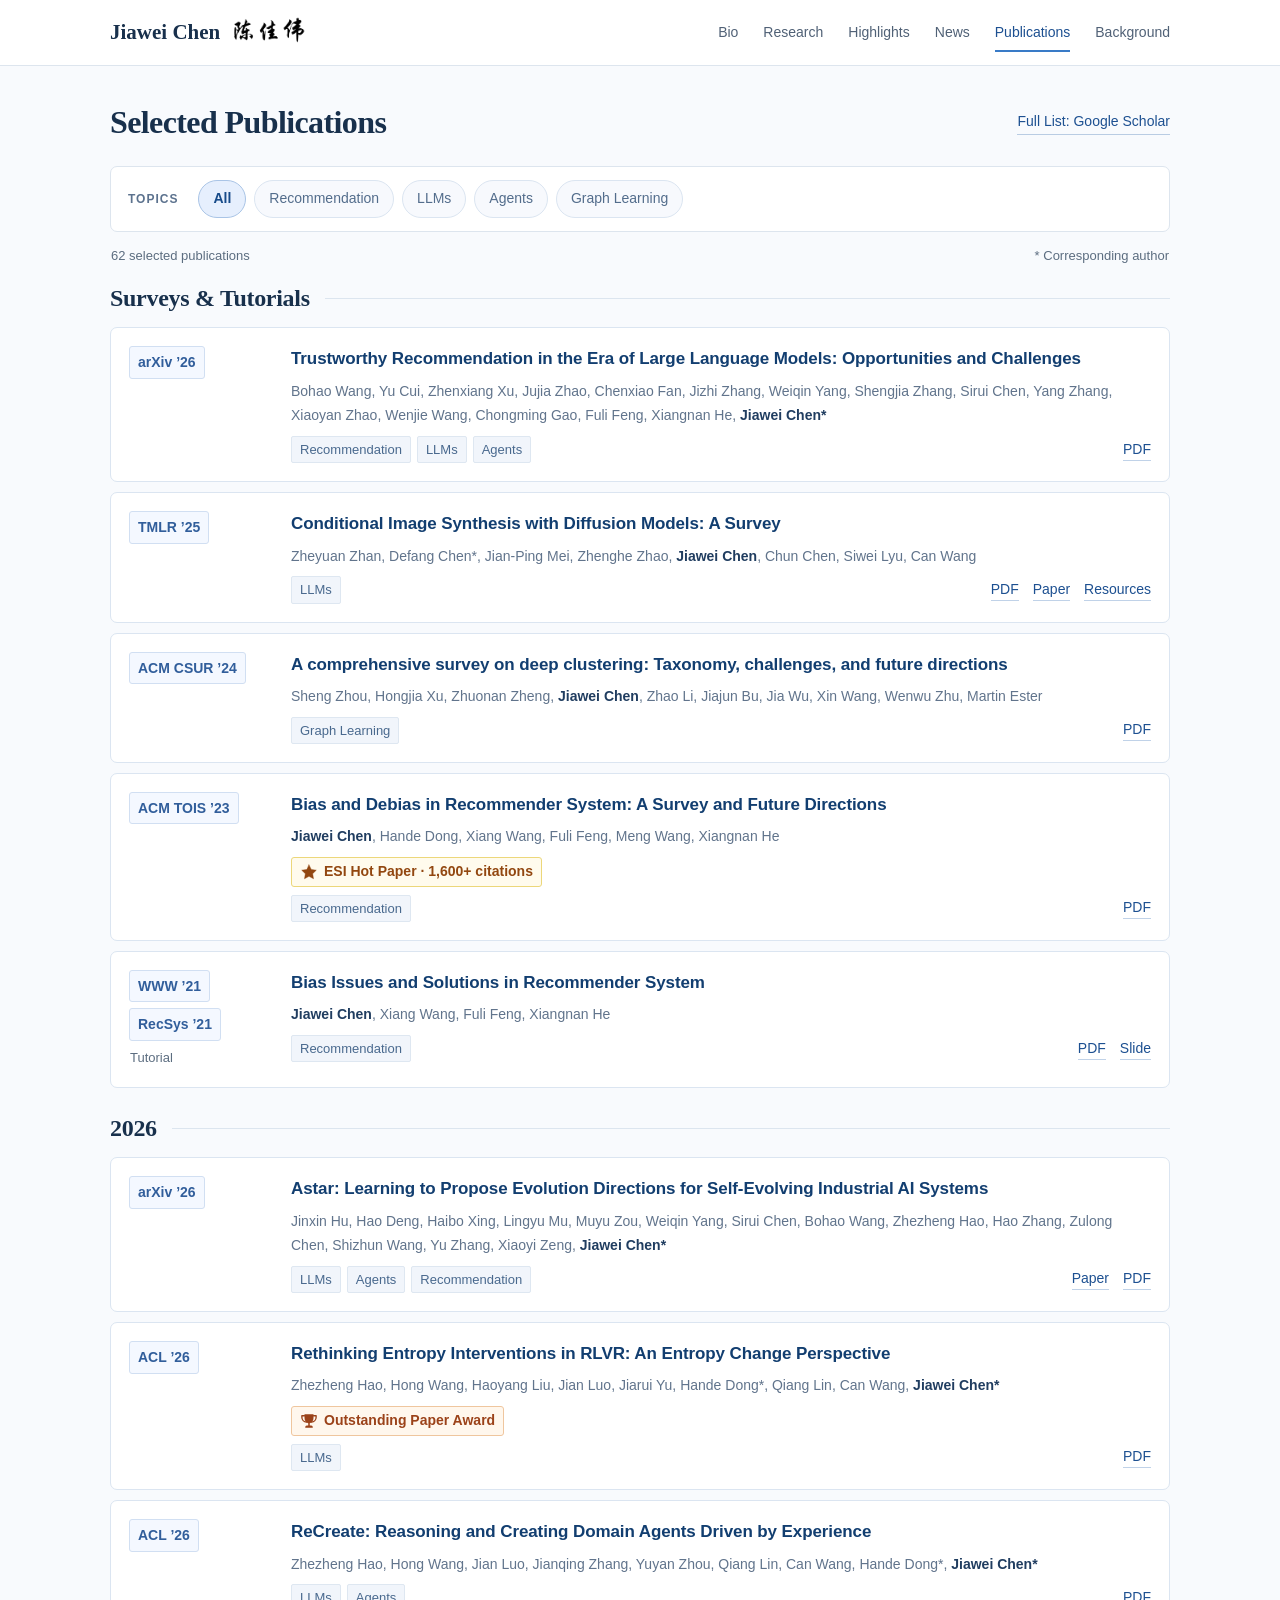
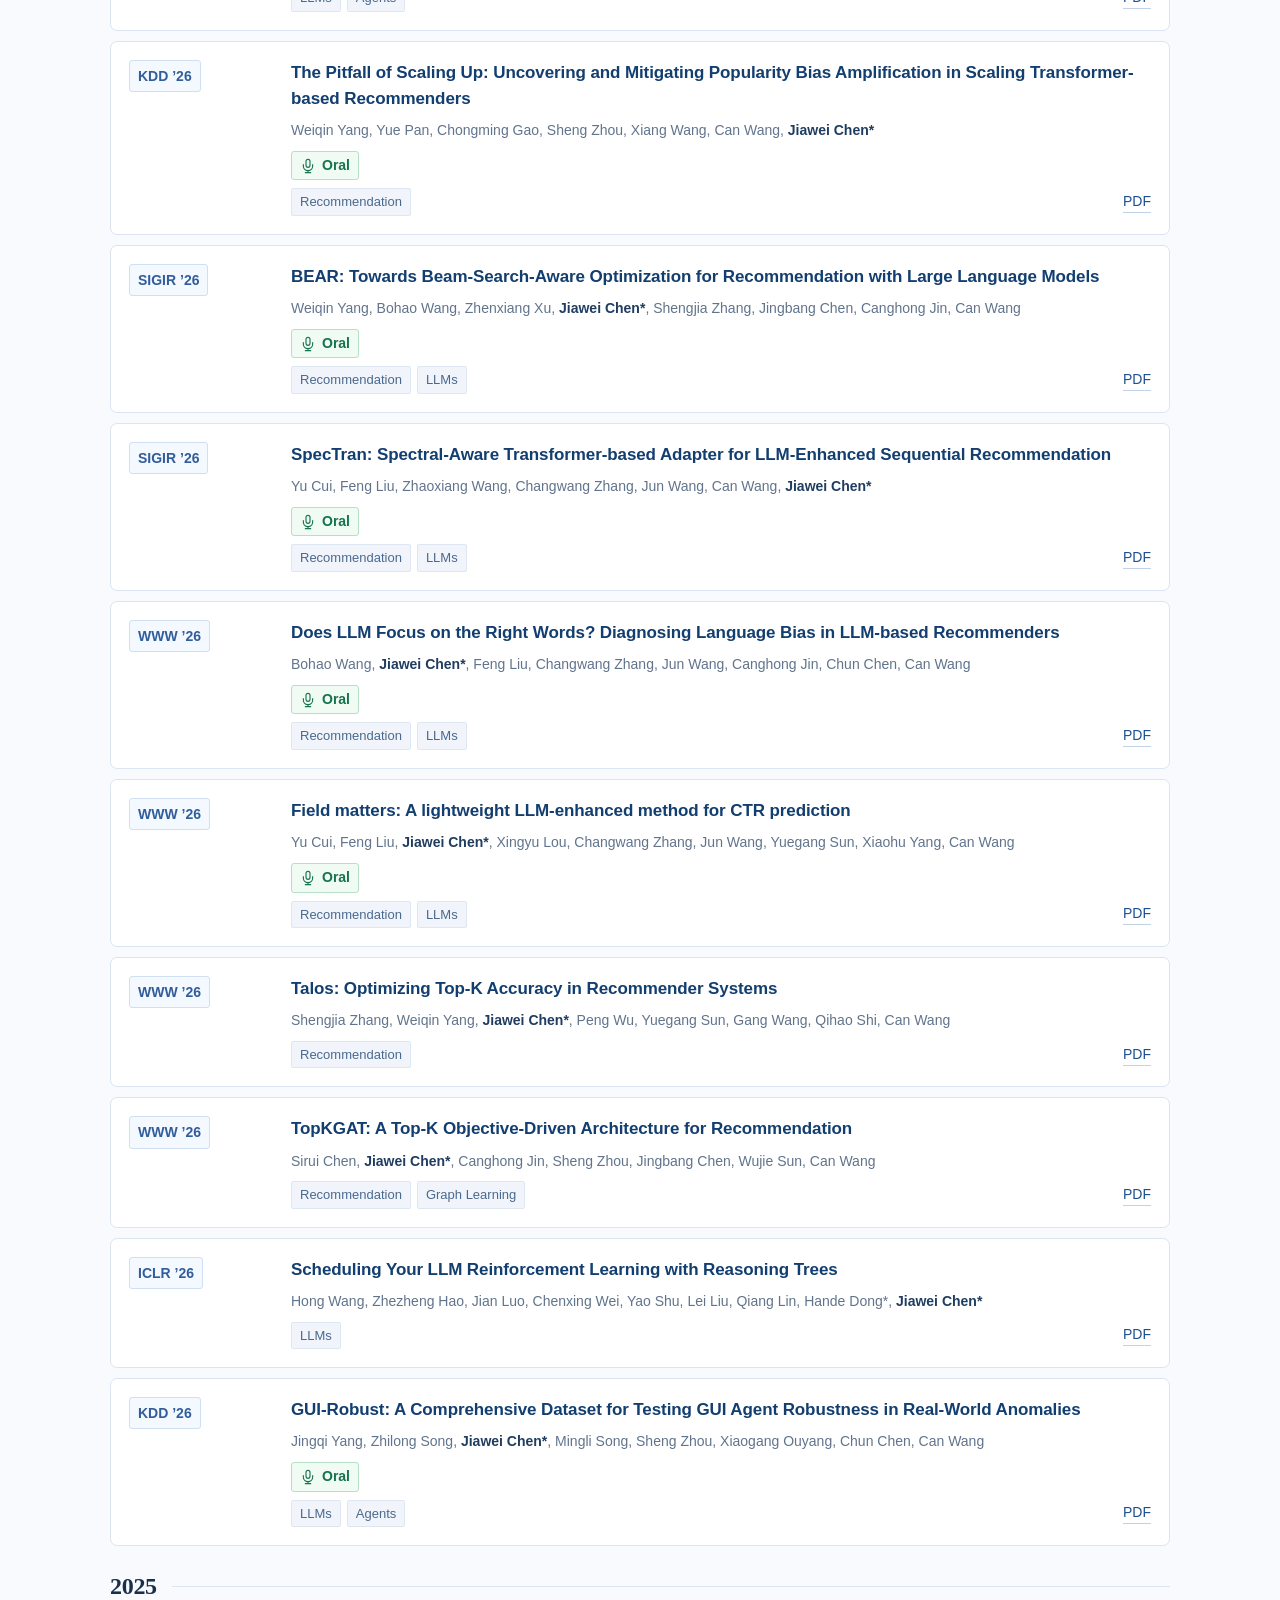
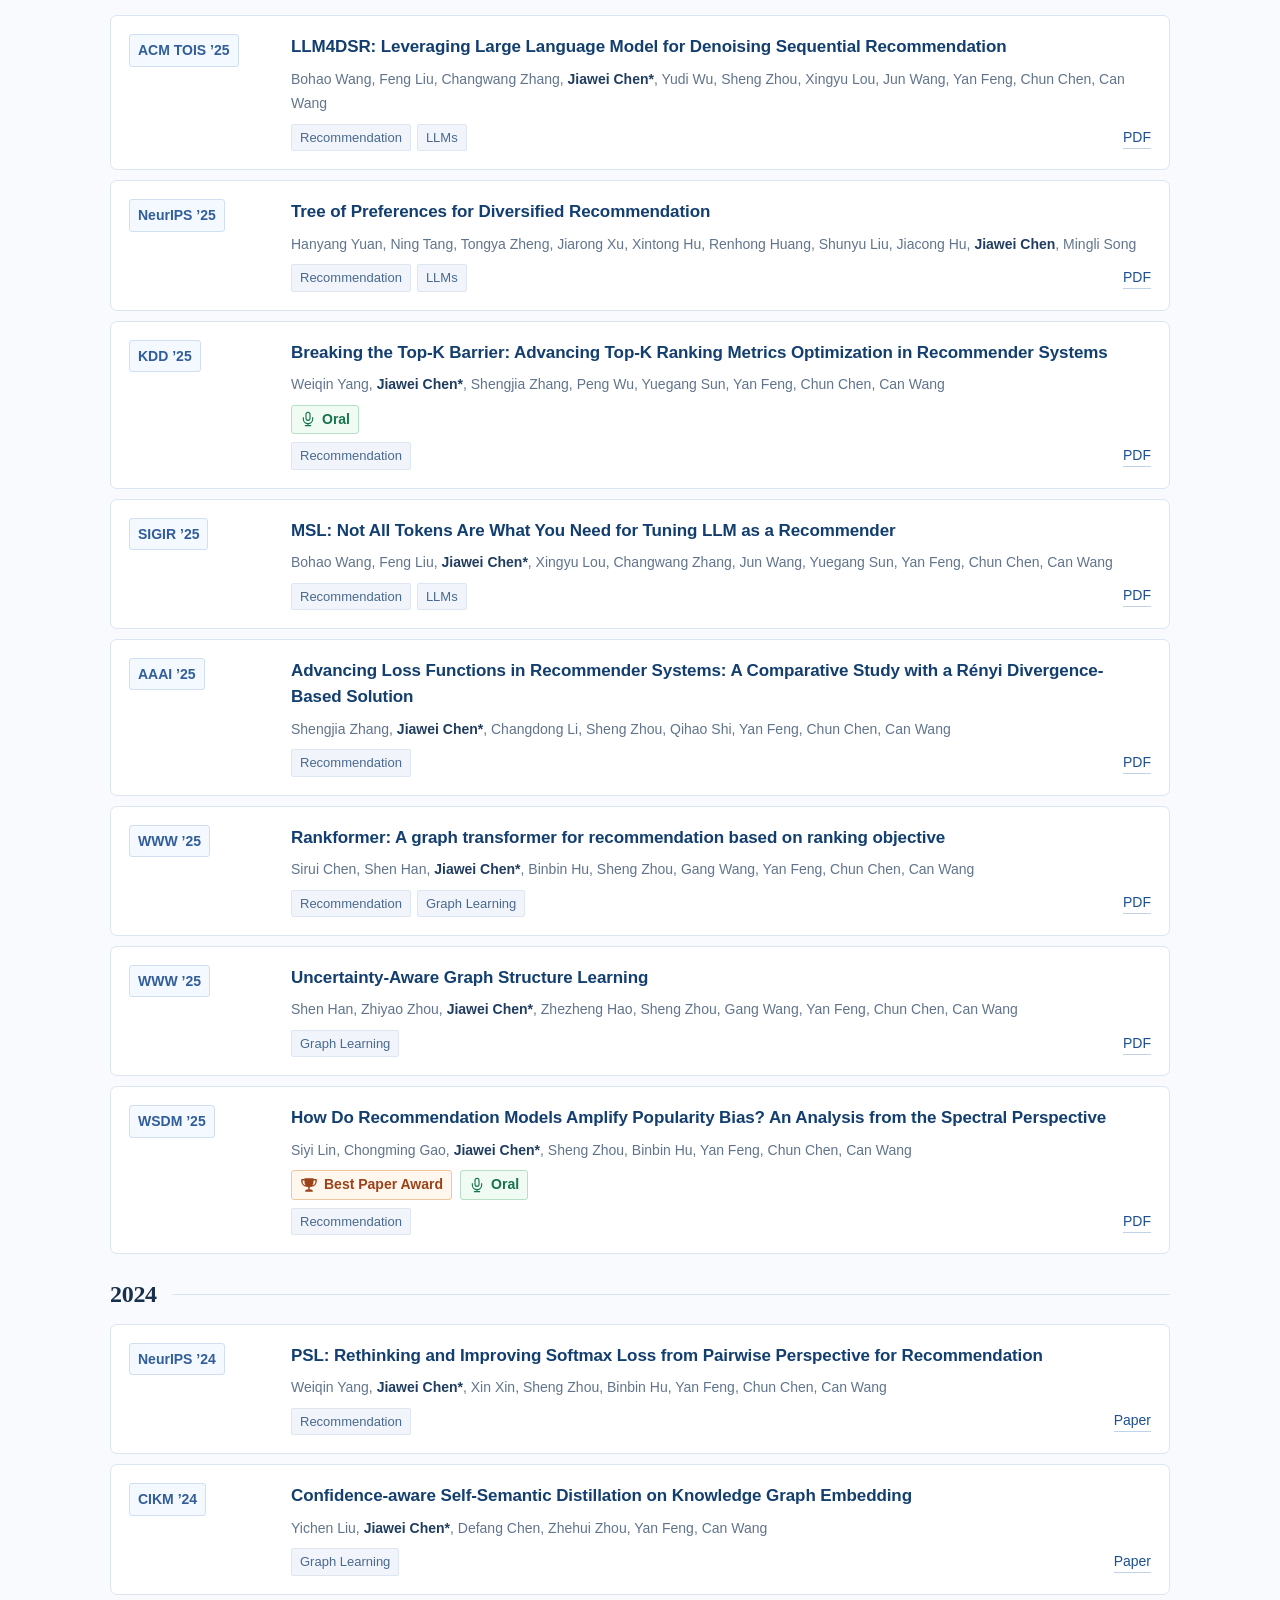
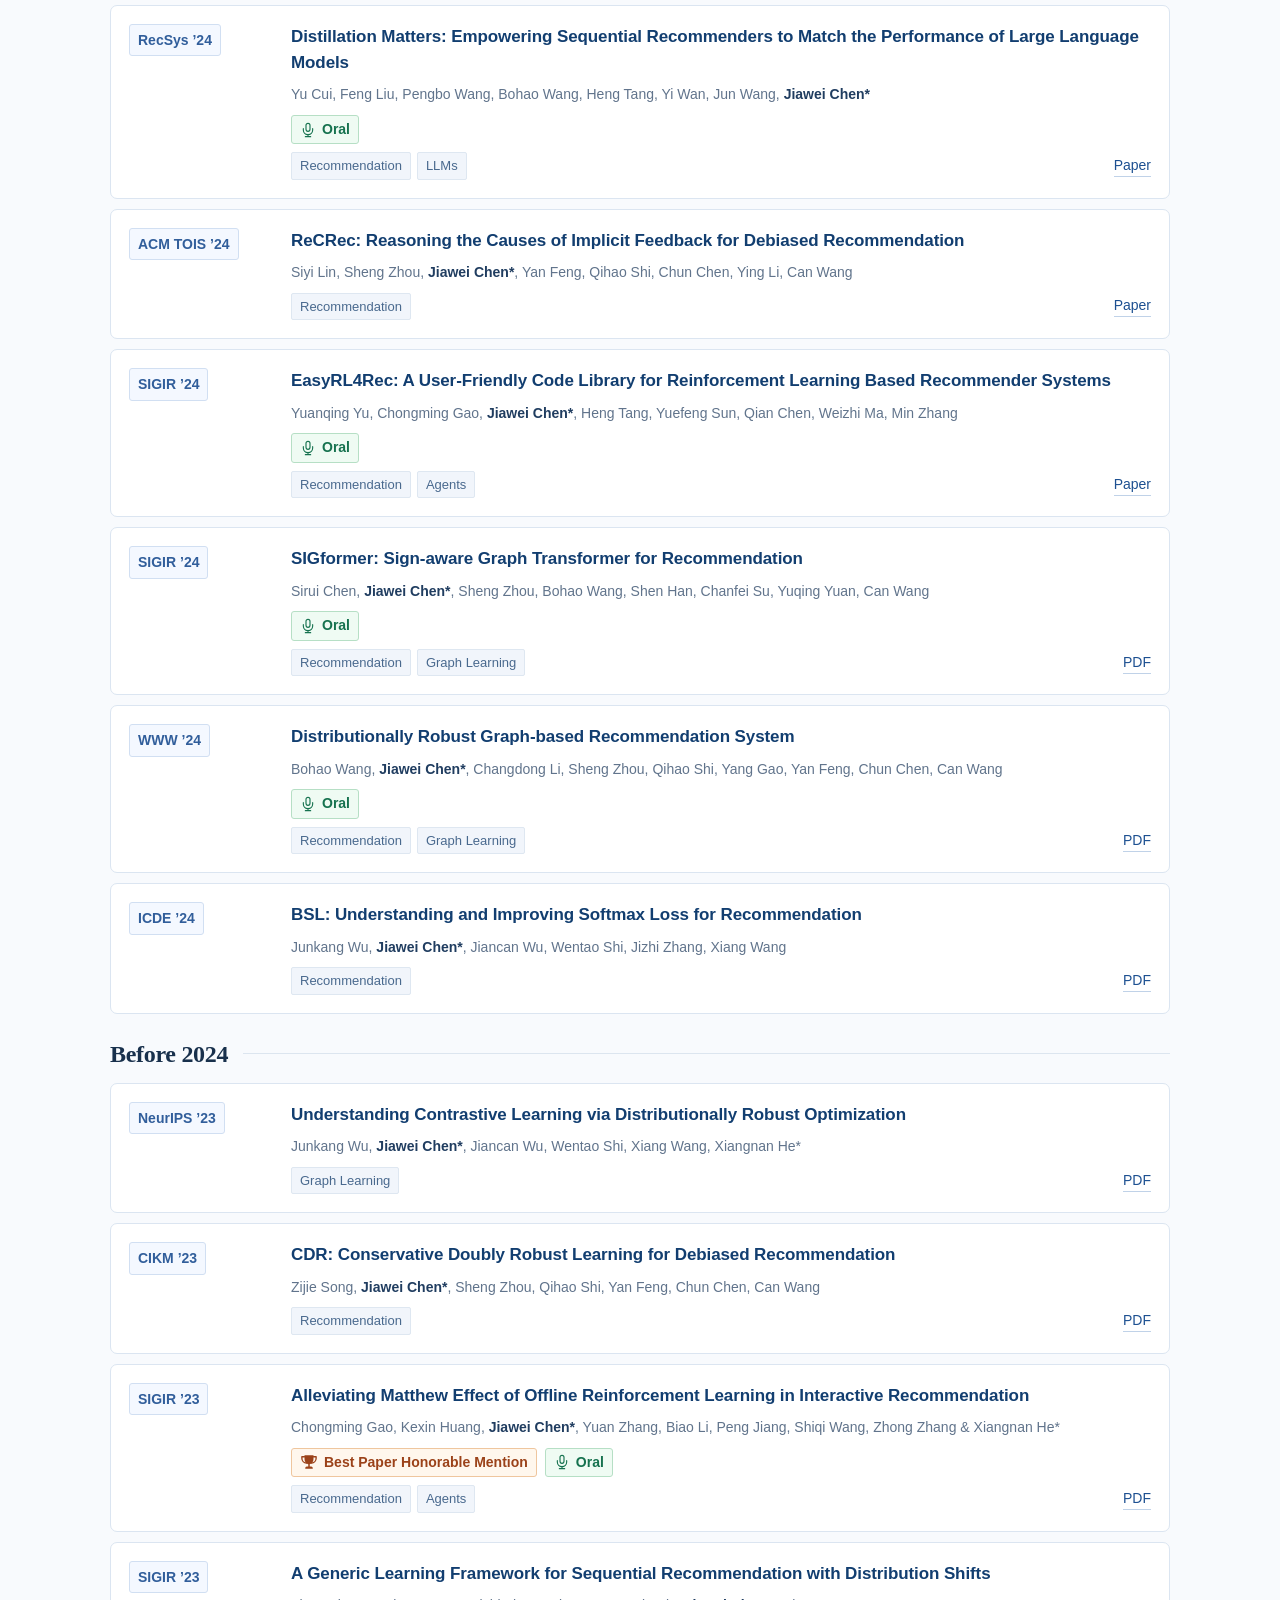
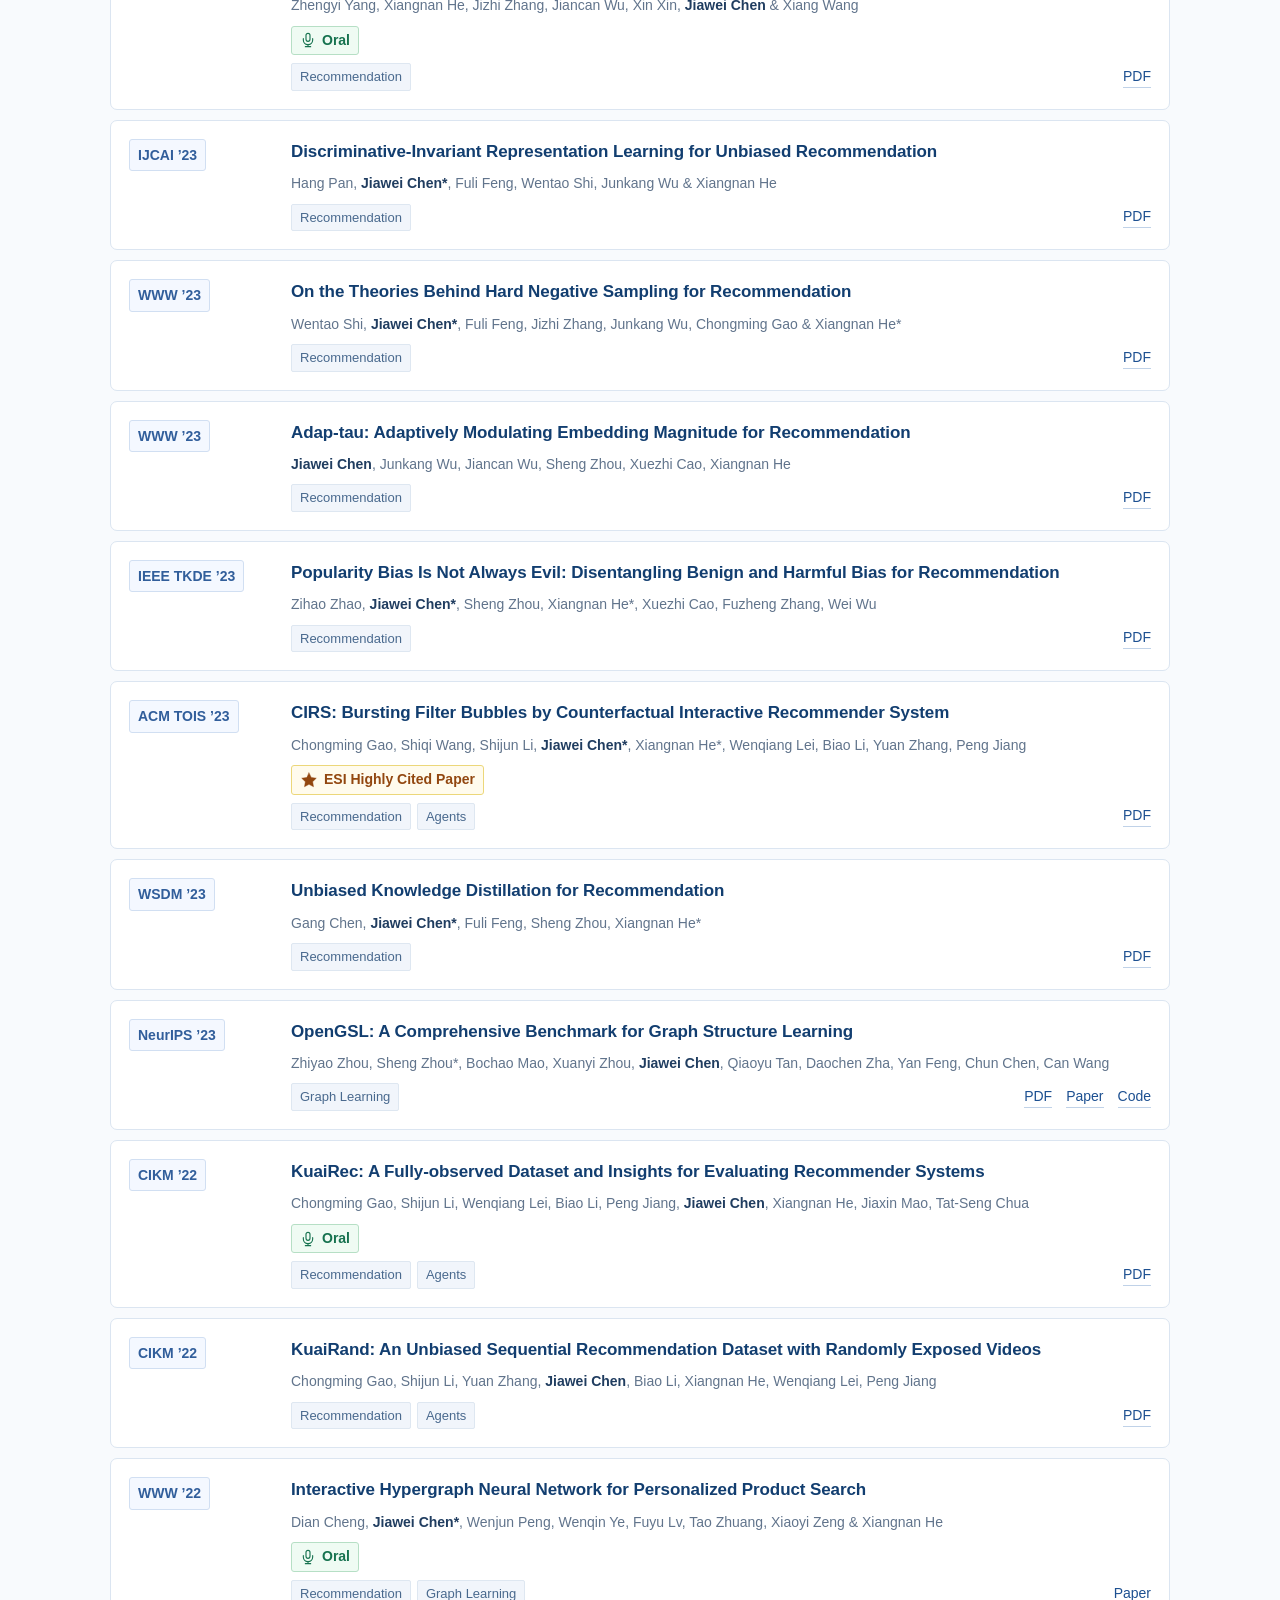
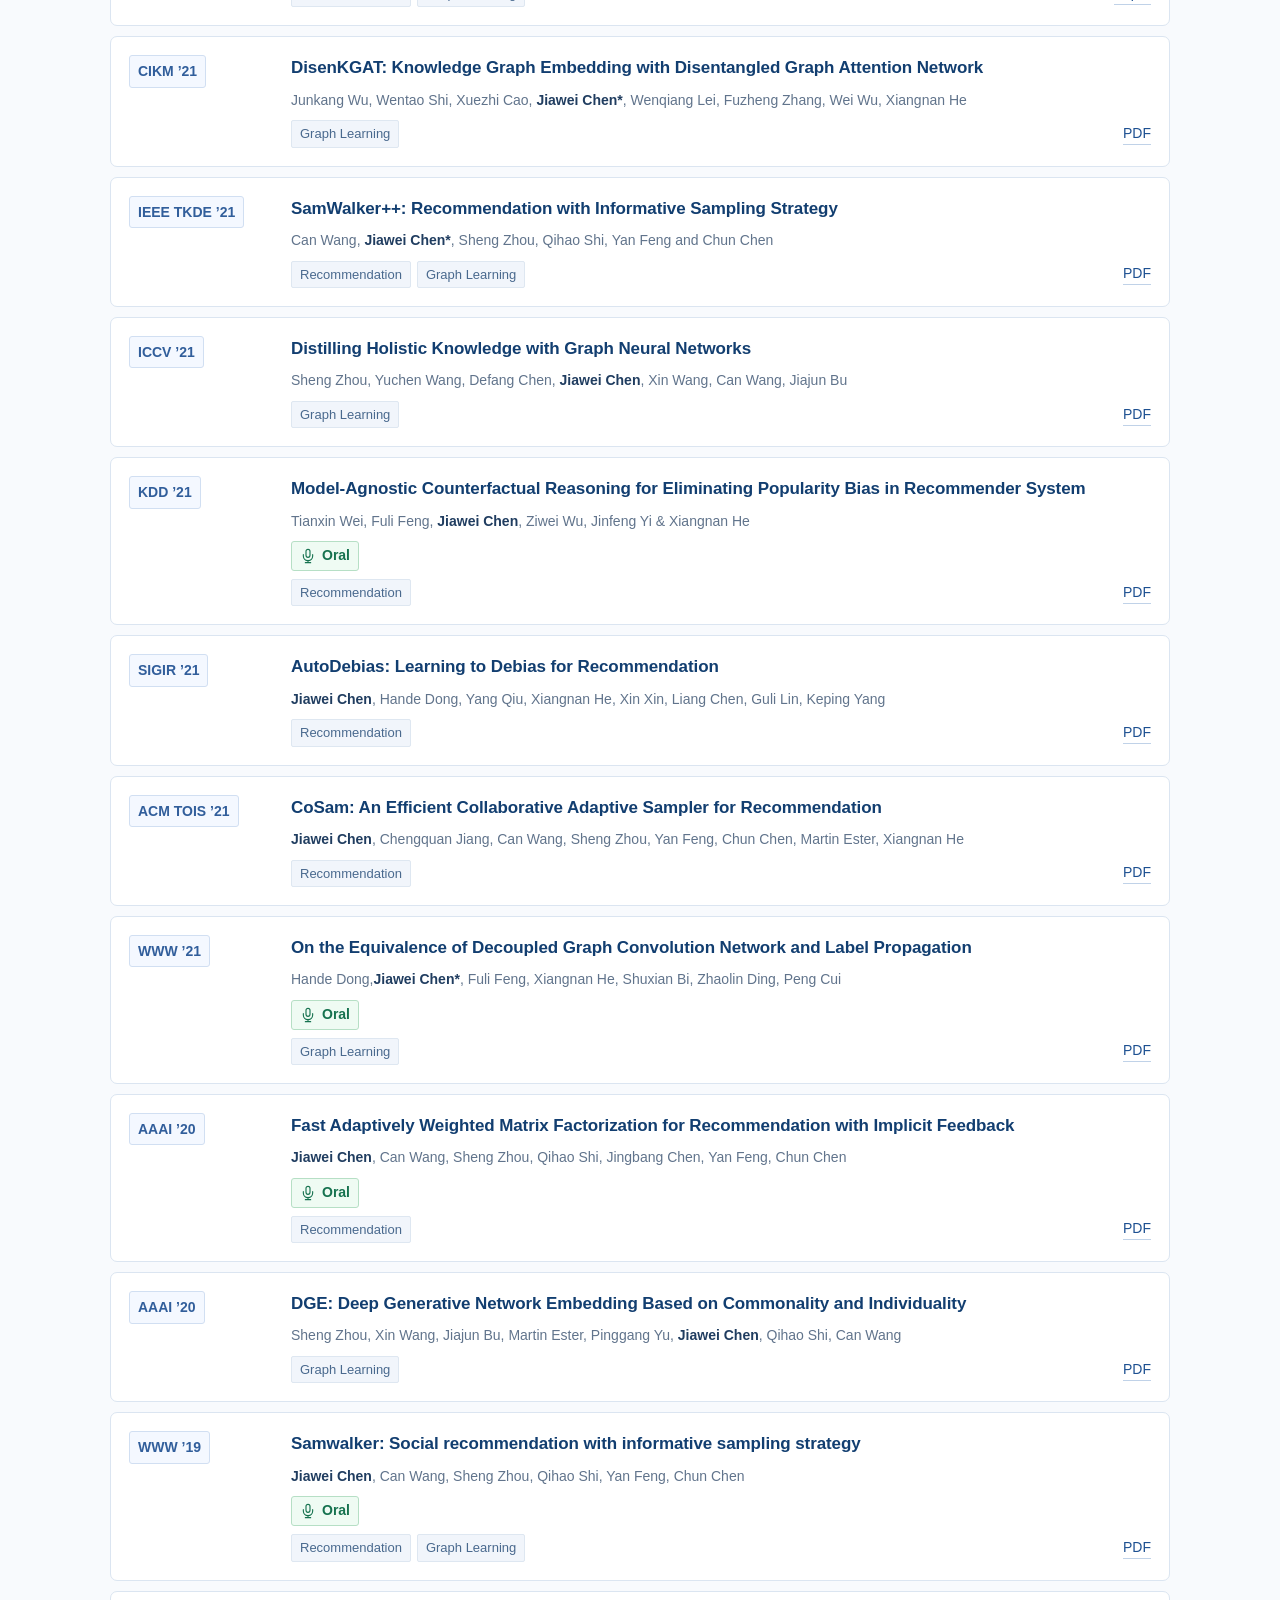
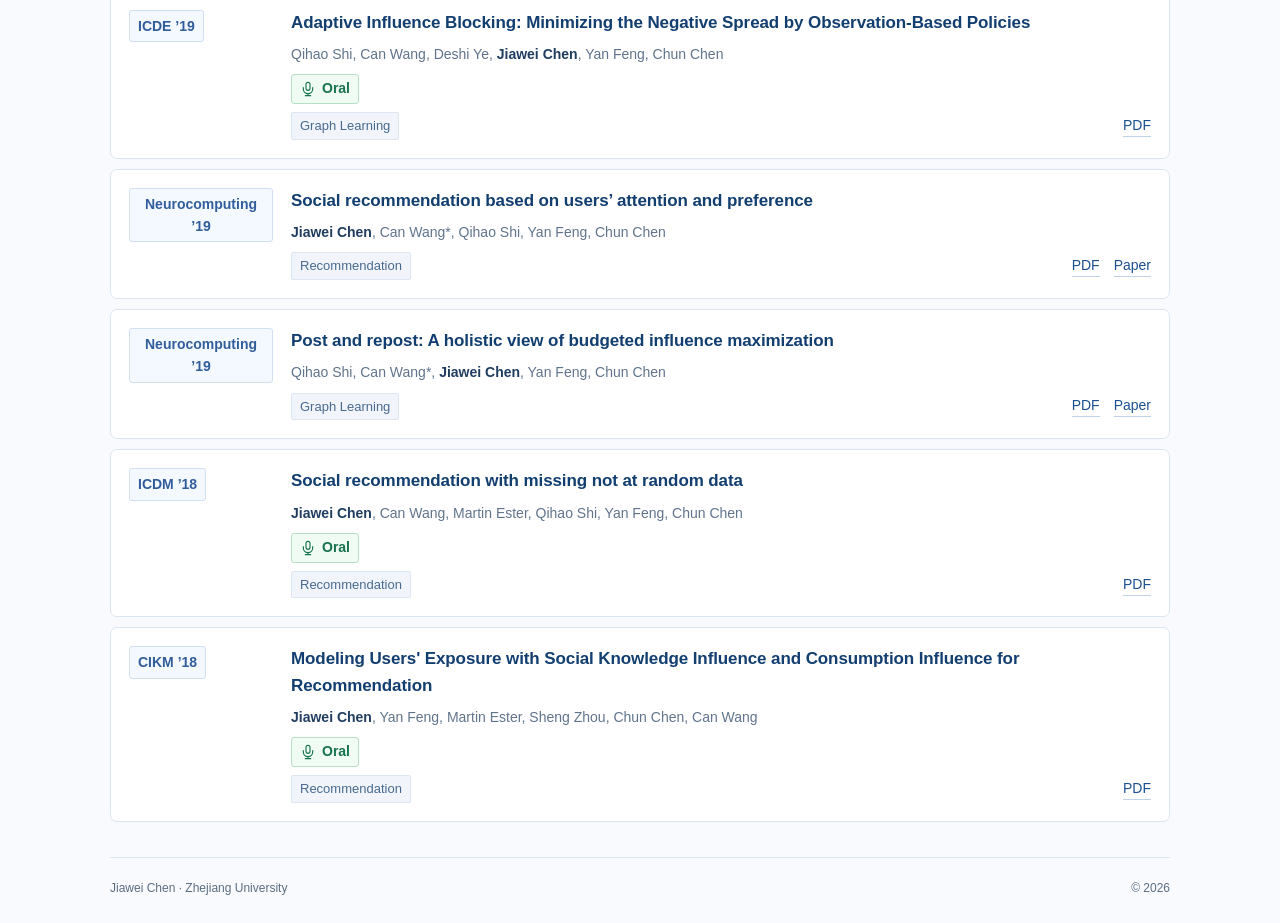
==== publications.html @ d3a2d4c9 "Redesign academic homepage and selected publications" ====
<!doctype html>
<html lang="en">
<head><meta charset="utf-8"><meta name="viewport" content="width=device-width, initial-scale=1"><meta name="description" content="Selected Publications by Jiawei Chen at Zhejiang University, grouped by year and research direction."><meta name="theme-color" content="#153e77"><title>Selected Publications · Jiawei Chen</title><link rel="icon" type="image/svg+xml" href="assets/favicon.svg"><link rel="stylesheet" href="assets/style.css"><script src="assets/app.js" defer></script></head>
<body class="publications-page">
  <a class="skip-link" href="#main">Skip to content</a>
  <header class="site-header"><div class="container nav-wrap"><a class="wordmark" href="index.html">Jiawei Chen <img src="images/name.png" alt="陈佳伟" width="369" height="159"></a><button class="menu-toggle" type="button" aria-expanded="false" aria-controls="main-nav">Menu <span aria-hidden="true">＋</span></button><nav id="main-nav" class="main-nav" aria-label="Main navigation"><a href="index.html#bio">Bio</a><a href="index.html#research">Research</a><a href="index.html#highlights">Highlights</a><a href="index.html#news">News</a><a href="publications.html" aria-current="page">Publications</a><a href="index.html#background">Background</a></nav></div></header>
  <main class="container publication-main" id="main"><div class="publication-heading"><h1>Selected Publications</h1><a href="https://scholar.google.com/citations?user=PvICLFYAAAAJ&amp;hl=en" class="full-list" target="_blank" rel="noopener noreferrer">Full List: Google Scholar</a></div>
    <div class="publication-filters" id="publication-filters" hidden><span class="filter-label">Topics</span><div class="topic-filters" role="group" aria-label="Filter publications by research topic"><button type="button" data-topic="all" aria-pressed="true">All</button><button type="button" data-topic="recommendation" aria-pressed="false">Recommendation</button><button type="button" data-topic="llm" aria-pressed="false">LLMs</button><button type="button" data-topic="agents" aria-pressed="false">Agents</button><button type="button" data-topic="graph" aria-pressed="false">Graph Learning</button></div></div>
    <div class="publication-status"><p id="result-count" role="status" aria-live="polite">62 selected publications</p><p>* Corresponding author</p></div>
    <div id="publication-list"><section class="pub-year-group" aria-labelledby="year-surveys-tutorials"><div class="pub-year-heading"><h2 id="year-surveys-tutorials">Surveys &amp; Tutorials</h2></div><article class="publication-item" id="trust-rec" data-year="2026" data-topics="recommendation llm agents"><div class="pub-venue-column"><span class="pub-venue" title="arXiv 2026">arXiv ’26</span></div><div class="pub-content"><h3><a href="paper/trust-rec.pdf" target="_blank" rel="noopener noreferrer">Trustworthy Recommendation in the Era of Large Language Models: Opportunities and Challenges</a></h3><p class="pub-authors">Bohao Wang, Yu Cui, Zhenxiang Xu, Jujia Zhao, Chenxiao Fan, Jizhi Zhang, Weiqin Yang, Shengjia Zhang, Sirui Chen, Yang Zhang, Xiaoyan Zhao, Wenjie Wang, Chongming Gao, Fuli Feng, Xiangnan He, <strong>Jiawei Chen*</strong></p><div class="pub-bottom"><div class="pub-tags"><a class="pub-tag" data-filter-topic="recommendation" href="publications.html?topic=recommendation" aria-label="Filter publications by Recommendation">Recommendation</a><a class="pub-tag" data-filter-topic="llm" href="publications.html?topic=llm" aria-label="Filter publications by LLMs">LLMs</a><a class="pub-tag" data-filter-topic="agents" href="publications.html?topic=agents" aria-label="Filter publications by Agents">Agents</a></div><div class="pub-links"><a href="paper/trust-rec.pdf" target="_blank" rel="noopener noreferrer">PDF</a></div></div></div></article>
<article class="publication-item" id="cdm" data-year="2025" data-topics="llm"><div class="pub-venue-column"><span class="pub-venue" title="TMLR 2025">TMLR ’25</span></div><div class="pub-content"><h3><a href="https://openreview.net/forum?id=ewuNKwh6SK" target="_blank" rel="noopener noreferrer">Conditional Image Synthesis with Diffusion Models: A Survey</a></h3><p class="pub-authors">Zheyuan Zhan, Defang Chen*, Jian-Ping Mei, Zhenghe Zhao, <strong>Jiawei Chen</strong>, Chun Chen, Siwei Lyu, Can Wang</p><div class="pub-bottom"><div class="pub-tags"><a class="pub-tag" data-filter-topic="llm" href="publications.html?topic=llm" aria-label="Filter publications by LLMs">LLMs</a></div><div class="pub-links"><a href="paper/CDM.pdf" target="_blank" rel="noopener noreferrer">PDF</a><a href="https://openreview.net/forum?id=ewuNKwh6SK" target="_blank" rel="noopener noreferrer">Paper</a><a href="https://github.com/zju-pi/Awesome-Conditional-Diffusion-Models" target="_blank" rel="noopener noreferrer">Resources</a></div></div></div></article>
<article class="publication-item" id="deep-clustering" data-year="2024" data-topics="graph"><div class="pub-venue-column"><span class="pub-venue" title="ACM Computing Surveys 2024">ACM CSUR ’24</span></div><div class="pub-content"><h3><a href="paper/deep-clustering.pdf" target="_blank" rel="noopener noreferrer">A comprehensive survey on deep clustering: Taxonomy, challenges, and future directions</a></h3><p class="pub-authors">Sheng Zhou, Hongjia Xu, Zhuonan Zheng, <strong>Jiawei Chen</strong>, Zhao Li, Jiajun Bu, Jia Wu, Xin Wang, Wenwu Zhu, Martin Ester</p><div class="pub-bottom"><div class="pub-tags"><a class="pub-tag" data-filter-topic="graph" href="publications.html?topic=graph" aria-label="Filter publications by Graph Learning">Graph Learning</a></div><div class="pub-links"><a href="paper/deep-clustering.pdf" target="_blank" rel="noopener noreferrer">PDF</a></div></div></div></article>
<article class="publication-item" id="bias" data-year="2023" data-topics="recommendation"><div class="pub-venue-column"><span class="pub-venue" title="ACM TOIS 2023">ACM TOIS ’23</span></div><div class="pub-content"><h3><a href="paper/bias.pdf" target="_blank" rel="noopener noreferrer">Bias and Debias in Recommender System: A Survey and Future Directions</a></h3><p class="pub-authors"><strong>Jiawei Chen</strong>, Hande Dong, Xiang Wang, Fuli Feng, Meng Wang, Xiangnan He</p><div class="pub-recognition"><span class="pub-impact"><svg class="impact-icon" viewBox="0 0 24 24" aria-hidden="true"><path d="m12 2.5 3 6.1 6.7 1-4.85 4.7 1.15 6.65-6-3.15-6 3.15 1.15-6.65-4.85-4.7 6.7-1Z"/></svg><span>ESI Hot Paper · 1,600+ citations</span></span></div><div class="pub-bottom"><div class="pub-tags"><a class="pub-tag" data-filter-topic="recommendation" href="publications.html?topic=recommendation" aria-label="Filter publications by Recommendation">Recommendation</a></div><div class="pub-links"><a href="paper/bias.pdf" target="_blank" rel="noopener noreferrer">PDF</a></div></div></div></article>
<article class="publication-item" id="biastutorial" data-year="2021" data-topics="recommendation"><div class="pub-venue-column"><span class="pub-venue" title="WWW 2021">WWW ’21</span><span class="pub-venue" title="RecSys 2021">RecSys ’21</span><span class="pub-kind">Tutorial</span></div><div class="pub-content"><h3><a href="paper/biastutorial.pdf" target="_blank" rel="noopener noreferrer">Bias Issues and Solutions in Recommender System</a></h3><p class="pub-authors"><strong>Jiawei Chen</strong>, Xiang Wang, Fuli Feng, Xiangnan He</p><div class="pub-bottom"><div class="pub-tags"><a class="pub-tag" data-filter-topic="recommendation" href="publications.html?topic=recommendation" aria-label="Filter publications by Recommendation">Recommendation</a></div><div class="pub-links"><a href="paper/biastutorial.pdf" target="_blank" rel="noopener noreferrer">PDF</a><a href="https://github.com/jiawei-chen/RecDebiasing/blob/main/recsys_tutorial_bias_v1.pdf" target="_blank" rel="noopener noreferrer">Slide</a></div></div></div></article></section>
<section class="pub-year-group" aria-labelledby="year-2026"><div class="pub-year-heading"><h2 id="year-2026">2026</h2></div><article class="publication-item" id="astar" data-year="2026" data-topics="llm agents recommendation"><div class="pub-venue-column"><span class="pub-venue" title="arXiv 2026">arXiv ’26</span></div><div class="pub-content"><h3><a href="https://arxiv.org/abs/2608.27287" target="_blank" rel="noopener noreferrer">Astar: Learning to Propose Evolution Directions for Self-Evolving Industrial AI Systems</a></h3><p class="pub-authors">Jinxin Hu, Hao Deng, Haibo Xing, Lingyu Mu, Muyu Zou, Weiqin Yang, Sirui Chen, Bohao Wang, Zhezheng Hao, Hao Zhang, Zulong Chen, Shizhun Wang, Yu Zhang, Xiaoyi Zeng, <strong>Jiawei Chen*</strong></p><div class="pub-bottom"><div class="pub-tags"><a class="pub-tag" data-filter-topic="llm" href="publications.html?topic=llm" aria-label="Filter publications by LLMs">LLMs</a><a class="pub-tag" data-filter-topic="agents" href="publications.html?topic=agents" aria-label="Filter publications by Agents">Agents</a><a class="pub-tag" data-filter-topic="recommendation" href="publications.html?topic=recommendation" aria-label="Filter publications by Recommendation">Recommendation</a></div><div class="pub-links"><a href="https://arxiv.org/abs/2608.27287" target="_blank" rel="noopener noreferrer">Paper</a><a href="https://arxiv.org/pdf/2608.27287" target="_blank" rel="noopener noreferrer">PDF</a></div></div></div></article>
<article class="publication-item" id="acl26-entropy" data-year="2026" data-topics="llm"><div class="pub-venue-column"><span class="pub-venue" title="ACL 2026">ACL ’26</span></div><div class="pub-content"><h3><a href="paper/ACL26-Entropy.pdf" target="_blank" rel="noopener noreferrer">Rethinking Entropy Interventions in RLVR: An Entropy Change Perspective</a></h3><p class="pub-authors">Zhezheng Hao, Hong Wang, Haoyang Liu, Jian Luo, Jiarui Yu, Hande Dong*, Qiang Lin, Can Wang, <strong>Jiawei Chen*</strong></p><div class="pub-recognition"><span class="pub-award"><svg class="trophy-icon" viewBox="0 0 24 24" aria-hidden="true"><path d="M6 3h12v5c0 3.4-1.9 6.2-5 6.9V18h2a2 2 0 0 1 2 2v1H7v-1a2 2 0 0 1 2-2h2v-3.1C7.9 14.2 6 11.4 6 8V3Z"/><path class="trophy-handles" d="M6 5H2.5v2a6.5 6.5 0 0 0 6.1 6.5M18 5h3.5v2a6.5 6.5 0 0 1-6.1 6.5"/></svg><span>Outstanding Paper Award</span></span></div><div class="pub-bottom"><div class="pub-tags"><a class="pub-tag" data-filter-topic="llm" href="publications.html?topic=llm" aria-label="Filter publications by LLMs">LLMs</a></div><div class="pub-links"><a href="paper/ACL26-Entropy.pdf" target="_blank" rel="noopener noreferrer">PDF</a></div></div></div></article>
<article class="publication-item" id="acl26-recreate" data-year="2026" data-topics="llm agents"><div class="pub-venue-column"><span class="pub-venue" title="ACL 2026">ACL ’26</span></div><div class="pub-content"><h3><a href="paper/ACL26-ReCreate.pdf" target="_blank" rel="noopener noreferrer">ReCreate: Reasoning and Creating Domain Agents Driven by Experience</a></h3><p class="pub-authors">Zhezheng Hao, Hong Wang, Jian Luo, Jianqing Zhang, Yuyan Zhou, Qiang Lin, Can Wang, Hande Dong*, <strong>Jiawei Chen*</strong></p><div class="pub-bottom"><div class="pub-tags"><a class="pub-tag" data-filter-topic="llm" href="publications.html?topic=llm" aria-label="Filter publications by LLMs">LLMs</a><a class="pub-tag" data-filter-topic="agents" href="publications.html?topic=agents" aria-label="Filter publications by Agents">Agents</a></div><div class="pub-links"><a href="paper/ACL26-ReCreate.pdf" target="_blank" rel="noopener noreferrer">PDF</a></div></div></div></article>
<article class="publication-item" id="kdd26-sprint" data-year="2026" data-topics="recommendation"><div class="pub-venue-column"><span class="pub-venue" title="KDD 2026">KDD ’26</span></div><div class="pub-content"><h3><a href="paper/KDD26-SPRINT.pdf" target="_blank" rel="noopener noreferrer">The Pitfall of Scaling Up: Uncovering and Mitigating Popularity Bias Amplification in Scaling Transformer-based Recommenders</a></h3><p class="pub-authors">Weiqin Yang, Yue Pan, Chongming Gao, Sheng Zhou, Xiang Wang, Can Wang, <strong>Jiawei Chen*</strong></p><div class="pub-recognition"><span class="pub-oral"><svg viewBox="0 0 24 24" aria-hidden="true"><rect x="9" y="2" width="6" height="12" rx="3"/><path d="M5 10v2a7 7 0 0 0 14 0v-2m-7 9v3m-4 0h8"/></svg><span>Oral</span></span></div><div class="pub-bottom"><div class="pub-tags"><a class="pub-tag" data-filter-topic="recommendation" href="publications.html?topic=recommendation" aria-label="Filter publications by Recommendation">Recommendation</a></div><div class="pub-links"><a href="paper/KDD26-SPRINT.pdf" target="_blank" rel="noopener noreferrer">PDF</a></div></div></div></article>
<article class="publication-item" id="sigir26-bear" data-year="2026" data-topics="recommendation llm"><div class="pub-venue-column"><span class="pub-venue" title="SIGIR 2026">SIGIR ’26</span></div><div class="pub-content"><h3><a href="paper/SIGIR26-BEAR.pdf" target="_blank" rel="noopener noreferrer">BEAR: Towards Beam-Search-Aware Optimization for Recommendation with Large Language Models</a></h3><p class="pub-authors">Weiqin Yang, Bohao Wang, Zhenxiang Xu, <strong>Jiawei Chen*</strong>, Shengjia Zhang, Jingbang Chen, Canghong Jin, Can Wang</p><div class="pub-recognition"><span class="pub-oral"><svg viewBox="0 0 24 24" aria-hidden="true"><rect x="9" y="2" width="6" height="12" rx="3"/><path d="M5 10v2a7 7 0 0 0 14 0v-2m-7 9v3m-4 0h8"/></svg><span>Oral</span></span></div><div class="pub-bottom"><div class="pub-tags"><a class="pub-tag" data-filter-topic="recommendation" href="publications.html?topic=recommendation" aria-label="Filter publications by Recommendation">Recommendation</a><a class="pub-tag" data-filter-topic="llm" href="publications.html?topic=llm" aria-label="Filter publications by LLMs">LLMs</a></div><div class="pub-links"><a href="paper/SIGIR26-BEAR.pdf" target="_blank" rel="noopener noreferrer">PDF</a></div></div></div></article>
<article class="publication-item" id="sigir26-spectran" data-year="2026" data-topics="recommendation llm"><div class="pub-venue-column"><span class="pub-venue" title="SIGIR 2026">SIGIR ’26</span></div><div class="pub-content"><h3><a href="paper/SIGIR26-SpecTran.pdf" target="_blank" rel="noopener noreferrer">SpecTran: Spectral-Aware Transformer-based Adapter for LLM-Enhanced Sequential Recommendation</a></h3><p class="pub-authors">Yu Cui, Feng Liu, Zhaoxiang Wang, Changwang Zhang, Jun Wang, Can Wang, <strong>Jiawei Chen*</strong></p><div class="pub-recognition"><span class="pub-oral"><svg viewBox="0 0 24 24" aria-hidden="true"><rect x="9" y="2" width="6" height="12" rx="3"/><path d="M5 10v2a7 7 0 0 0 14 0v-2m-7 9v3m-4 0h8"/></svg><span>Oral</span></span></div><div class="pub-bottom"><div class="pub-tags"><a class="pub-tag" data-filter-topic="recommendation" href="publications.html?topic=recommendation" aria-label="Filter publications by Recommendation">Recommendation</a><a class="pub-tag" data-filter-topic="llm" href="publications.html?topic=llm" aria-label="Filter publications by LLMs">LLMs</a></div><div class="pub-links"><a href="paper/SIGIR26-SpecTran.pdf" target="_blank" rel="noopener noreferrer">PDF</a></div></div></div></article>
<article class="publication-item" id="www26-gdrt" data-year="2026" data-topics="recommendation llm"><div class="pub-venue-column"><span class="pub-venue" title="WWW 2026">WWW ’26</span></div><div class="pub-content"><h3><a href="paper/WWW26-GDRT.pdf" target="_blank" rel="noopener noreferrer">Does LLM Focus on the Right Words? Diagnosing Language Bias in LLM-based Recommenders</a></h3><p class="pub-authors">Bohao Wang, <strong>Jiawei Chen*</strong>, Feng Liu, Changwang Zhang, Jun Wang, Canghong Jin, Chun Chen, Can Wang</p><div class="pub-recognition"><span class="pub-oral"><svg viewBox="0 0 24 24" aria-hidden="true"><rect x="9" y="2" width="6" height="12" rx="3"/><path d="M5 10v2a7 7 0 0 0 14 0v-2m-7 9v3m-4 0h8"/></svg><span>Oral</span></span></div><div class="pub-bottom"><div class="pub-tags"><a class="pub-tag" data-filter-topic="recommendation" href="publications.html?topic=recommendation" aria-label="Filter publications by Recommendation">Recommendation</a><a class="pub-tag" data-filter-topic="llm" href="publications.html?topic=llm" aria-label="Filter publications by LLMs">LLMs</a></div><div class="pub-links"><a href="paper/WWW26-GDRT.pdf" target="_blank" rel="noopener noreferrer">PDF</a></div></div></div></article>
<article class="publication-item" id="www26-llactr" data-year="2026" data-topics="recommendation llm"><div class="pub-venue-column"><span class="pub-venue" title="WWW 2026">WWW ’26</span></div><div class="pub-content"><h3><a href="paper/WWW26-LLaCTR.pdf" target="_blank" rel="noopener noreferrer">Field matters: A lightweight LLM-enhanced method for CTR prediction</a></h3><p class="pub-authors">Yu Cui, Feng Liu, <strong>Jiawei Chen*</strong>, Xingyu Lou, Changwang Zhang, Jun Wang, Yuegang Sun, Xiaohu Yang, Can Wang</p><div class="pub-recognition"><span class="pub-oral"><svg viewBox="0 0 24 24" aria-hidden="true"><rect x="9" y="2" width="6" height="12" rx="3"/><path d="M5 10v2a7 7 0 0 0 14 0v-2m-7 9v3m-4 0h8"/></svg><span>Oral</span></span></div><div class="pub-bottom"><div class="pub-tags"><a class="pub-tag" data-filter-topic="recommendation" href="publications.html?topic=recommendation" aria-label="Filter publications by Recommendation">Recommendation</a><a class="pub-tag" data-filter-topic="llm" href="publications.html?topic=llm" aria-label="Filter publications by LLMs">LLMs</a></div><div class="pub-links"><a href="paper/WWW26-LLaCTR.pdf" target="_blank" rel="noopener noreferrer">PDF</a></div></div></div></article>
<article class="publication-item" id="www26-talos" data-year="2026" data-topics="recommendation"><div class="pub-venue-column"><span class="pub-venue" title="WWW 2026">WWW ’26</span></div><div class="pub-content"><h3><a href="paper/WWW26-Talos.pdf" target="_blank" rel="noopener noreferrer">Talos: Optimizing Top-K Accuracy in Recommender Systems</a></h3><p class="pub-authors">Shengjia Zhang, Weiqin Yang, <strong>Jiawei Chen*</strong>, Peng Wu, Yuegang Sun, Gang Wang, Qihao Shi, Can Wang</p><div class="pub-bottom"><div class="pub-tags"><a class="pub-tag" data-filter-topic="recommendation" href="publications.html?topic=recommendation" aria-label="Filter publications by Recommendation">Recommendation</a></div><div class="pub-links"><a href="paper/WWW26-Talos.pdf" target="_blank" rel="noopener noreferrer">PDF</a></div></div></div></article>
<article class="publication-item" id="www26-topkgat" data-year="2026" data-topics="recommendation graph"><div class="pub-venue-column"><span class="pub-venue" title="WWW 2026">WWW ’26</span></div><div class="pub-content"><h3><a href="paper/WWW26-TopKGAT.pdf" target="_blank" rel="noopener noreferrer">TopKGAT: A Top-K Objective-Driven Architecture for Recommendation</a></h3><p class="pub-authors">Sirui Chen, <strong>Jiawei Chen*</strong>, Canghong Jin, Sheng Zhou, Jingbang Chen, Wujie Sun, Can Wang</p><div class="pub-bottom"><div class="pub-tags"><a class="pub-tag" data-filter-topic="recommendation" href="publications.html?topic=recommendation" aria-label="Filter publications by Recommendation">Recommendation</a><a class="pub-tag" data-filter-topic="graph" href="publications.html?topic=graph" aria-label="Filter publications by Graph Learning">Graph Learning</a></div><div class="pub-links"><a href="paper/WWW26-TopKGAT.pdf" target="_blank" rel="noopener noreferrer">PDF</a></div></div></div></article>
<article class="publication-item" id="iclr26-scheduling" data-year="2026" data-topics="llm"><div class="pub-venue-column"><span class="pub-venue" title="ICLR 2026">ICLR ’26</span></div><div class="pub-content"><h3><a href="paper/ICLR26-Scheduling.pdf" target="_blank" rel="noopener noreferrer">Scheduling Your LLM Reinforcement Learning with Reasoning Trees</a></h3><p class="pub-authors">Hong Wang, Zhezheng Hao, Jian Luo, Chenxing Wei, Yao Shu, Lei Liu, Qiang Lin, Hande Dong*, <strong>Jiawei Chen*</strong></p><div class="pub-bottom"><div class="pub-tags"><a class="pub-tag" data-filter-topic="llm" href="publications.html?topic=llm" aria-label="Filter publications by LLMs">LLMs</a></div><div class="pub-links"><a href="paper/ICLR26-Scheduling.pdf" target="_blank" rel="noopener noreferrer">PDF</a></div></div></div></article>
<article class="publication-item" id="kdd26-gui" data-year="2026" data-topics="llm agents"><div class="pub-venue-column"><span class="pub-venue" title="KDD 2026">KDD ’26</span></div><div class="pub-content"><h3><a href="paper/KDD26-GUI.pdf" target="_blank" rel="noopener noreferrer">GUI-Robust: A Comprehensive Dataset for Testing GUI Agent Robustness in Real-World Anomalies</a></h3><p class="pub-authors">Jingqi Yang, Zhilong Song, <strong>Jiawei Chen*</strong>, Mingli Song, Sheng Zhou, Xiaogang Ouyang, Chun Chen, Can Wang</p><div class="pub-recognition"><span class="pub-oral"><svg viewBox="0 0 24 24" aria-hidden="true"><rect x="9" y="2" width="6" height="12" rx="3"/><path d="M5 10v2a7 7 0 0 0 14 0v-2m-7 9v3m-4 0h8"/></svg><span>Oral</span></span></div><div class="pub-bottom"><div class="pub-tags"><a class="pub-tag" data-filter-topic="llm" href="publications.html?topic=llm" aria-label="Filter publications by LLMs">LLMs</a><a class="pub-tag" data-filter-topic="agents" href="publications.html?topic=agents" aria-label="Filter publications by Agents">Agents</a></div><div class="pub-links"><a href="paper/KDD26-GUI.pdf" target="_blank" rel="noopener noreferrer">PDF</a></div></div></div></article></section>
<section class="pub-year-group" aria-labelledby="year-2025"><div class="pub-year-heading"><h2 id="year-2025">2025</h2></div><article class="publication-item" id="toi25-llm4dsr" data-year="2025" data-topics="recommendation llm"><div class="pub-venue-column"><span class="pub-venue" title="ACM TOIS 2025">ACM TOIS ’25</span></div><div class="pub-content"><h3><a href="paper/TOIS25-llm4dsr.pdf" target="_blank" rel="noopener noreferrer">LLM4DSR: Leveraging Large Language Model for Denoising Sequential Recommendation</a></h3><p class="pub-authors">Bohao Wang, Feng Liu, Changwang Zhang, <strong>Jiawei Chen*</strong>, Yudi Wu, Sheng Zhou, Xingyu Lou, Jun Wang, Yan Feng, Chun Chen, Can Wang</p><div class="pub-bottom"><div class="pub-tags"><a class="pub-tag" data-filter-topic="recommendation" href="publications.html?topic=recommendation" aria-label="Filter publications by Recommendation">Recommendation</a><a class="pub-tag" data-filter-topic="llm" href="publications.html?topic=llm" aria-label="Filter publications by LLMs">LLMs</a></div><div class="pub-links"><a href="paper/TOIS25-llm4dsr.pdf" target="_blank" rel="noopener noreferrer">PDF</a></div></div></div></article>
<article class="publication-item" id="nips25-tree" data-year="2025" data-topics="recommendation llm"><div class="pub-venue-column"><span class="pub-venue" title="NeurIPS 2025">NeurIPS ’25</span></div><div class="pub-content"><h3><a href="paper/NIPS25-tree.pdf" target="_blank" rel="noopener noreferrer">Tree of Preferences for Diversified Recommendation</a></h3><p class="pub-authors">Hanyang Yuan, Ning Tang, Tongya Zheng, Jiarong Xu, Xintong Hu, Renhong Huang, Shunyu Liu, Jiacong Hu, <strong>Jiawei Chen</strong>, Mingli Song</p><div class="pub-bottom"><div class="pub-tags"><a class="pub-tag" data-filter-topic="recommendation" href="publications.html?topic=recommendation" aria-label="Filter publications by Recommendation">Recommendation</a><a class="pub-tag" data-filter-topic="llm" href="publications.html?topic=llm" aria-label="Filter publications by LLMs">LLMs</a></div><div class="pub-links"><a href="paper/NIPS25-tree.pdf" target="_blank" rel="noopener noreferrer">PDF</a></div></div></div></article>
<article class="publication-item" id="kdd25-slk" data-year="2025" data-topics="recommendation"><div class="pub-venue-column"><span class="pub-venue" title="KDD 2025">KDD ’25</span></div><div class="pub-content"><h3><a href="paper/KDD25-SLK.pdf" target="_blank" rel="noopener noreferrer">Breaking the Top-K Barrier: Advancing Top-K Ranking Metrics Optimization in Recommender Systems</a></h3><p class="pub-authors">Weiqin Yang, <strong>Jiawei Chen*</strong>, Shengjia Zhang, Peng Wu, Yuegang Sun, Yan Feng, Chun Chen, Can Wang</p><div class="pub-recognition"><span class="pub-oral"><svg viewBox="0 0 24 24" aria-hidden="true"><rect x="9" y="2" width="6" height="12" rx="3"/><path d="M5 10v2a7 7 0 0 0 14 0v-2m-7 9v3m-4 0h8"/></svg><span>Oral</span></span></div><div class="pub-bottom"><div class="pub-tags"><a class="pub-tag" data-filter-topic="recommendation" href="publications.html?topic=recommendation" aria-label="Filter publications by Recommendation">Recommendation</a></div><div class="pub-links"><a href="paper/KDD25-SLK.pdf" target="_blank" rel="noopener noreferrer">PDF</a></div></div></div></article>
<article class="publication-item" id="sigir25-msl" data-year="2025" data-topics="recommendation llm"><div class="pub-venue-column"><span class="pub-venue" title="SIGIR 2025">SIGIR ’25</span></div><div class="pub-content"><h3><a href="paper/SIGIR25-MSL.pdf" target="_blank" rel="noopener noreferrer">MSL: Not All Tokens Are What You Need for Tuning LLM as a Recommender</a></h3><p class="pub-authors">Bohao Wang, Feng Liu, <strong>Jiawei Chen*</strong>, Xingyu Lou, Changwang Zhang, Jun Wang, Yuegang Sun, Yan Feng, Chun Chen, Can Wang</p><div class="pub-bottom"><div class="pub-tags"><a class="pub-tag" data-filter-topic="recommendation" href="publications.html?topic=recommendation" aria-label="Filter publications by Recommendation">Recommendation</a><a class="pub-tag" data-filter-topic="llm" href="publications.html?topic=llm" aria-label="Filter publications by LLMs">LLMs</a></div><div class="pub-links"><a href="paper/SIGIR25-MSL.pdf" target="_blank" rel="noopener noreferrer">PDF</a></div></div></div></article>
<article class="publication-item" id="aaai25-renyiloss" data-year="2025" data-topics="recommendation"><div class="pub-venue-column"><span class="pub-venue" title="AAAI 2025">AAAI ’25</span></div><div class="pub-content"><h3><a href="paper/AAAI25-reyiloss.pdf" target="_blank" rel="noopener noreferrer">Advancing Loss Functions in Recommender Systems: A Comparative Study with a Rényi Divergence-Based Solution</a></h3><p class="pub-authors">Shengjia Zhang, <strong>Jiawei Chen*</strong>, Changdong Li, Sheng Zhou, Qihao Shi, Yan Feng, Chun Chen, Can Wang</p><div class="pub-bottom"><div class="pub-tags"><a class="pub-tag" data-filter-topic="recommendation" href="publications.html?topic=recommendation" aria-label="Filter publications by Recommendation">Recommendation</a></div><div class="pub-links"><a href="paper/AAAI25-reyiloss.pdf" target="_blank" rel="noopener noreferrer">PDF</a></div></div></div></article>
<article class="publication-item" id="www25-rankformer" data-year="2025" data-topics="recommendation graph"><div class="pub-venue-column"><span class="pub-venue" title="WWW 2025">WWW ’25</span></div><div class="pub-content"><h3><a href="paper/WWW25-Rankformer.pdf" target="_blank" rel="noopener noreferrer">Rankformer: A graph transformer for recommendation based on ranking objective</a></h3><p class="pub-authors">Sirui Chen, Shen Han, <strong>Jiawei Chen*</strong>, Binbin Hu, Sheng Zhou, Gang Wang, Yan Feng, Chun Chen, Can Wang</p><div class="pub-bottom"><div class="pub-tags"><a class="pub-tag" data-filter-topic="recommendation" href="publications.html?topic=recommendation" aria-label="Filter publications by Recommendation">Recommendation</a><a class="pub-tag" data-filter-topic="graph" href="publications.html?topic=graph" aria-label="Filter publications by Graph Learning">Graph Learning</a></div><div class="pub-links"><a href="paper/WWW25-Rankformer.pdf" target="_blank" rel="noopener noreferrer">PDF</a></div></div></div></article>
<article class="publication-item" id="www25-uagsl" data-year="2025" data-topics="graph"><div class="pub-venue-column"><span class="pub-venue" title="WWW 2025">WWW ’25</span></div><div class="pub-content"><h3><a href="paper/WWW25-UAGSL.pdf" target="_blank" rel="noopener noreferrer">Uncertainty-Aware Graph Structure Learning</a></h3><p class="pub-authors">Shen Han, Zhiyao Zhou, <strong>Jiawei Chen*</strong>, Zhezheng Hao, Sheng Zhou, Gang Wang, Yan Feng, Chun Chen, Can Wang</p><div class="pub-bottom"><div class="pub-tags"><a class="pub-tag" data-filter-topic="graph" href="publications.html?topic=graph" aria-label="Filter publications by Graph Learning">Graph Learning</a></div><div class="pub-links"><a href="paper/WWW25-UAGSL.pdf" target="_blank" rel="noopener noreferrer">PDF</a></div></div></div></article>
<article class="publication-item" id="wsdm25-resn" data-year="2025" data-topics="recommendation"><div class="pub-venue-column"><span class="pub-venue" title="WSDM 2025">WSDM ’25</span></div><div class="pub-content"><h3><a href="paper/WSDM25-RESN.pdf" target="_blank" rel="noopener noreferrer">How Do Recommendation Models Amplify Popularity Bias? An Analysis from the Spectral Perspective</a></h3><p class="pub-authors">Siyi Lin, Chongming Gao, <strong>Jiawei Chen*</strong>, Sheng Zhou, Binbin Hu, Yan Feng, Chun Chen, Can Wang</p><div class="pub-recognition"><span class="pub-award"><svg class="trophy-icon" viewBox="0 0 24 24" aria-hidden="true"><path d="M6 3h12v5c0 3.4-1.9 6.2-5 6.9V18h2a2 2 0 0 1 2 2v1H7v-1a2 2 0 0 1 2-2h2v-3.1C7.9 14.2 6 11.4 6 8V3Z"/><path class="trophy-handles" d="M6 5H2.5v2a6.5 6.5 0 0 0 6.1 6.5M18 5h3.5v2a6.5 6.5 0 0 1-6.1 6.5"/></svg><span>Best Paper Award</span></span><span class="pub-oral"><svg viewBox="0 0 24 24" aria-hidden="true"><rect x="9" y="2" width="6" height="12" rx="3"/><path d="M5 10v2a7 7 0 0 0 14 0v-2m-7 9v3m-4 0h8"/></svg><span>Oral</span></span></div><div class="pub-bottom"><div class="pub-tags"><a class="pub-tag" data-filter-topic="recommendation" href="publications.html?topic=recommendation" aria-label="Filter publications by Recommendation">Recommendation</a></div><div class="pub-links"><a href="paper/WSDM25-RESN.pdf" target="_blank" rel="noopener noreferrer">PDF</a></div></div></div></article></section>
<section class="pub-year-group" aria-labelledby="year-2024"><div class="pub-year-heading"><h2 id="year-2024">2024</h2></div><article class="publication-item" id="nips24-psl" data-year="2024" data-topics="recommendation"><div class="pub-venue-column"><span class="pub-venue" title="NeurIPS 2024">NeurIPS ’24</span></div><div class="pub-content"><h3><a href="https://proceedings.neurips.cc/paper_files/paper/2024/hash/db1d5c63576587fc1d40d33a75190c71-Abstract-Conference.html" target="_blank" rel="noopener noreferrer">PSL: Rethinking and Improving Softmax Loss from Pairwise Perspective for Recommendation</a></h3><p class="pub-authors">Weiqin Yang, <strong>Jiawei Chen*</strong>, Xin Xin, Sheng Zhou, Binbin Hu, Yan Feng, Chun Chen, Can Wang</p><div class="pub-bottom"><div class="pub-tags"><a class="pub-tag" data-filter-topic="recommendation" href="publications.html?topic=recommendation" aria-label="Filter publications by Recommendation">Recommendation</a></div><div class="pub-links"><a href="https://proceedings.neurips.cc/paper_files/paper/2024/hash/db1d5c63576587fc1d40d33a75190c71-Abstract-Conference.html" target="_blank" rel="noopener noreferrer">Paper</a></div></div></div></article>
<article class="publication-item" id="cikm24-csd" data-year="2024" data-topics="graph"><div class="pub-venue-column"><span class="pub-venue" title="CIKM 2024">CIKM ’24</span></div><div class="pub-content"><h3><a href="https://arxiv.org/abs/2206.02963" target="_blank" rel="noopener noreferrer">Confidence-aware Self-Semantic Distillation on Knowledge Graph Embedding</a></h3><p class="pub-authors">Yichen Liu, <strong>Jiawei Chen*</strong>, Defang Chen, Zhehui Zhou, Yan Feng, Can Wang</p><div class="pub-bottom"><div class="pub-tags"><a class="pub-tag" data-filter-topic="graph" href="publications.html?topic=graph" aria-label="Filter publications by Graph Learning">Graph Learning</a></div><div class="pub-links"><a href="https://arxiv.org/abs/2206.02963" target="_blank" rel="noopener noreferrer">Paper</a></div></div></div></article>
<article class="publication-item" id="recsys24-dllm2rec" data-year="2024" data-topics="recommendation llm"><div class="pub-venue-column"><span class="pub-venue" title="RecSys 2024">RecSys ’24</span></div><div class="pub-content"><h3><a href="https://arxiv.org/abs/2405.00338" target="_blank" rel="noopener noreferrer">Distillation Matters: Empowering Sequential Recommenders to Match the Performance of Large Language Models</a></h3><p class="pub-authors">Yu Cui, Feng Liu, Pengbo Wang, Bohao Wang, Heng Tang, Yi Wan, Jun Wang, <strong>Jiawei Chen*</strong></p><div class="pub-recognition"><span class="pub-oral"><svg viewBox="0 0 24 24" aria-hidden="true"><rect x="9" y="2" width="6" height="12" rx="3"/><path d="M5 10v2a7 7 0 0 0 14 0v-2m-7 9v3m-4 0h8"/></svg><span>Oral</span></span></div><div class="pub-bottom"><div class="pub-tags"><a class="pub-tag" data-filter-topic="recommendation" href="publications.html?topic=recommendation" aria-label="Filter publications by Recommendation">Recommendation</a><a class="pub-tag" data-filter-topic="llm" href="publications.html?topic=llm" aria-label="Filter publications by LLMs">LLMs</a></div><div class="pub-links"><a href="https://arxiv.org/abs/2405.00338" target="_blank" rel="noopener noreferrer">Paper</a></div></div></div></article>
<article class="publication-item" id="tois2024-recrec" data-year="2024" data-topics="recommendation"><div class="pub-venue-column"><span class="pub-venue" title="ACM TOIS 2024">ACM TOIS ’24</span></div><div class="pub-content"><h3><a href="https://doi.org/10.1145/3672275" target="_blank" rel="noopener noreferrer">ReCRec: Reasoning the Causes of Implicit Feedback for Debiased Recommendation</a></h3><p class="pub-authors">Siyi Lin, Sheng Zhou, <strong>Jiawei Chen*</strong>, Yan Feng, Qihao Shi, Chun Chen, Ying Li, Can Wang</p><div class="pub-bottom"><div class="pub-tags"><a class="pub-tag" data-filter-topic="recommendation" href="publications.html?topic=recommendation" aria-label="Filter publications by Recommendation">Recommendation</a></div><div class="pub-links"><a href="https://doi.org/10.1145/3672275" target="_blank" rel="noopener noreferrer">Paper</a></div></div></div></article>
<article class="publication-item" id="sigir24-easyrl4rec" data-year="2024" data-topics="recommendation agents"><div class="pub-venue-column"><span class="pub-venue" title="SIGIR 2024">SIGIR ’24</span></div><div class="pub-content"><h3><a href="https://arxiv.org/abs/2402.15164" target="_blank" rel="noopener noreferrer">EasyRL4Rec: A User-Friendly Code Library for Reinforcement Learning Based Recommender Systems</a></h3><p class="pub-authors">Yuanqing Yu, Chongming Gao, <strong>Jiawei Chen*</strong>, Heng Tang, Yuefeng Sun, Qian Chen, Weizhi Ma, Min Zhang</p><div class="pub-recognition"><span class="pub-oral"><svg viewBox="0 0 24 24" aria-hidden="true"><rect x="9" y="2" width="6" height="12" rx="3"/><path d="M5 10v2a7 7 0 0 0 14 0v-2m-7 9v3m-4 0h8"/></svg><span>Oral</span></span></div><div class="pub-bottom"><div class="pub-tags"><a class="pub-tag" data-filter-topic="recommendation" href="publications.html?topic=recommendation" aria-label="Filter publications by Recommendation">Recommendation</a><a class="pub-tag" data-filter-topic="agents" href="publications.html?topic=agents" aria-label="Filter publications by Agents">Agents</a></div><div class="pub-links"><a href="https://arxiv.org/abs/2402.15164" target="_blank" rel="noopener noreferrer">Paper</a></div></div></div></article>
<article class="publication-item" id="sigir24-sigformer" data-year="2024" data-topics="recommendation graph"><div class="pub-venue-column"><span class="pub-venue" title="SIGIR 2024">SIGIR ’24</span></div><div class="pub-content"><h3><a href="paper/SIGIR24-SIGformer.pdf" target="_blank" rel="noopener noreferrer">SIGformer: Sign-aware Graph Transformer for Recommendation</a></h3><p class="pub-authors">Sirui Chen, <strong>Jiawei Chen*</strong>, Sheng Zhou, Bohao Wang, Shen Han, Chanfei Su, Yuqing Yuan, Can Wang</p><div class="pub-recognition"><span class="pub-oral"><svg viewBox="0 0 24 24" aria-hidden="true"><rect x="9" y="2" width="6" height="12" rx="3"/><path d="M5 10v2a7 7 0 0 0 14 0v-2m-7 9v3m-4 0h8"/></svg><span>Oral</span></span></div><div class="pub-bottom"><div class="pub-tags"><a class="pub-tag" data-filter-topic="recommendation" href="publications.html?topic=recommendation" aria-label="Filter publications by Recommendation">Recommendation</a><a class="pub-tag" data-filter-topic="graph" href="publications.html?topic=graph" aria-label="Filter publications by Graph Learning">Graph Learning</a></div><div class="pub-links"><a href="paper/SIGIR24-SIGformer.pdf" target="_blank" rel="noopener noreferrer">PDF</a></div></div></div></article>
<article class="publication-item" id="www24-drgnn" data-year="2024" data-topics="recommendation graph"><div class="pub-venue-column"><span class="pub-venue" title="WWW 2024">WWW ’24</span></div><div class="pub-content"><h3><a href="paper/WWW24-DRGNN.pdf" target="_blank" rel="noopener noreferrer">Distributionally Robust Graph-based Recommendation System</a></h3><p class="pub-authors">Bohao Wang, <strong>Jiawei Chen*</strong>, Changdong Li, Sheng Zhou, Qihao Shi, Yang Gao, Yan Feng, Chun Chen, Can Wang</p><div class="pub-recognition"><span class="pub-oral"><svg viewBox="0 0 24 24" aria-hidden="true"><rect x="9" y="2" width="6" height="12" rx="3"/><path d="M5 10v2a7 7 0 0 0 14 0v-2m-7 9v3m-4 0h8"/></svg><span>Oral</span></span></div><div class="pub-bottom"><div class="pub-tags"><a class="pub-tag" data-filter-topic="recommendation" href="publications.html?topic=recommendation" aria-label="Filter publications by Recommendation">Recommendation</a><a class="pub-tag" data-filter-topic="graph" href="publications.html?topic=graph" aria-label="Filter publications by Graph Learning">Graph Learning</a></div><div class="pub-links"><a href="paper/WWW24-DRGNN.pdf" target="_blank" rel="noopener noreferrer">PDF</a></div></div></div></article>
<article class="publication-item" id="icde24-bsl" data-year="2024" data-topics="recommendation"><div class="pub-venue-column"><span class="pub-venue" title="ICDE 2024">ICDE ’24</span></div><div class="pub-content"><h3><a href="paper/ICDE24-BSL.pdf" target="_blank" rel="noopener noreferrer">BSL: Understanding and Improving Softmax Loss for Recommendation</a></h3><p class="pub-authors">Junkang Wu, <strong>Jiawei Chen*</strong>, Jiancan Wu, Wentao Shi, Jizhi Zhang, Xiang Wang</p><div class="pub-bottom"><div class="pub-tags"><a class="pub-tag" data-filter-topic="recommendation" href="publications.html?topic=recommendation" aria-label="Filter publications by Recommendation">Recommendation</a></div><div class="pub-links"><a href="paper/ICDE24-BSL.pdf" target="_blank" rel="noopener noreferrer">PDF</a></div></div></div></article></section>
<section class="pub-year-group" aria-labelledby="year-earlier"><div class="pub-year-heading"><h2 id="year-earlier">Before 2024</h2></div><article class="publication-item" id="nips23-cldro" data-year="2023" data-topics="graph"><div class="pub-venue-column"><span class="pub-venue" title="NeurIPS 2023">NeurIPS ’23</span></div><div class="pub-content"><h3><a href="paper/NIPS23-CLDRO.pdf" target="_blank" rel="noopener noreferrer">Understanding Contrastive Learning via Distributionally Robust Optimization</a></h3><p class="pub-authors">Junkang Wu, <strong>Jiawei Chen*</strong>, Jiancan Wu, Wentao Shi, Xiang Wang, Xiangnan He*</p><div class="pub-bottom"><div class="pub-tags"><a class="pub-tag" data-filter-topic="graph" href="publications.html?topic=graph" aria-label="Filter publications by Graph Learning">Graph Learning</a></div><div class="pub-links"><a href="paper/NIPS23-CLDRO.pdf" target="_blank" rel="noopener noreferrer">PDF</a></div></div></div></article>
<article class="publication-item" id="cikm23-cdr" data-year="2023" data-topics="recommendation"><div class="pub-venue-column"><span class="pub-venue" title="CIKM 2023">CIKM ’23</span></div><div class="pub-content"><h3><a href="paper/CIKM23-CDR.pdf" target="_blank" rel="noopener noreferrer">CDR: Conservative Doubly Robust Learning for Debiased Recommendation</a></h3><p class="pub-authors">Zijie Song, <strong>Jiawei Chen*</strong>, Sheng Zhou, Qihao Shi, Yan Feng, Chun Chen, Can Wang</p><div class="pub-bottom"><div class="pub-tags"><a class="pub-tag" data-filter-topic="recommendation" href="publications.html?topic=recommendation" aria-label="Filter publications by Recommendation">Recommendation</a></div><div class="pub-links"><a href="paper/CIKM23-CDR.pdf" target="_blank" rel="noopener noreferrer">PDF</a></div></div></div></article>
<article class="publication-item" id="dorl" data-year="2023" data-topics="recommendation agents"><div class="pub-venue-column"><span class="pub-venue" title="SIGIR 2023">SIGIR ’23</span></div><div class="pub-content"><h3><a href="paper/DORL.pdf" target="_blank" rel="noopener noreferrer">Alleviating Matthew Effect of Offline Reinforcement Learning in Interactive Recommendation</a></h3><p class="pub-authors">Chongming Gao, Kexin Huang, <strong>Jiawei Chen*</strong>, Yuan Zhang, Biao Li, Peng Jiang, Shiqi Wang, Zhong Zhang &amp; Xiangnan He*</p><div class="pub-recognition"><span class="pub-award"><svg class="trophy-icon" viewBox="0 0 24 24" aria-hidden="true"><path d="M6 3h12v5c0 3.4-1.9 6.2-5 6.9V18h2a2 2 0 0 1 2 2v1H7v-1a2 2 0 0 1 2-2h2v-3.1C7.9 14.2 6 11.4 6 8V3Z"/><path class="trophy-handles" d="M6 5H2.5v2a6.5 6.5 0 0 0 6.1 6.5M18 5h3.5v2a6.5 6.5 0 0 1-6.1 6.5"/></svg><span>Best Paper Honorable Mention</span></span><span class="pub-oral"><svg viewBox="0 0 24 24" aria-hidden="true"><rect x="9" y="2" width="6" height="12" rx="3"/><path d="M5 10v2a7 7 0 0 0 14 0v-2m-7 9v3m-4 0h8"/></svg><span>Oral</span></span></div><div class="pub-bottom"><div class="pub-tags"><a class="pub-tag" data-filter-topic="recommendation" href="publications.html?topic=recommendation" aria-label="Filter publications by Recommendation">Recommendation</a><a class="pub-tag" data-filter-topic="agents" href="publications.html?topic=agents" aria-label="Filter publications by Agents">Agents</a></div><div class="pub-links"><a href="paper/DORL.pdf" target="_blank" rel="noopener noreferrer">PDF</a></div></div></div></article>
<article class="publication-item" id="sr-dro" data-year="2023" data-topics="recommendation"><div class="pub-venue-column"><span class="pub-venue" title="SIGIR 2023">SIGIR ’23</span></div><div class="pub-content"><h3><a href="paper/SR-DRO.pdf" target="_blank" rel="noopener noreferrer">A Generic Learning Framework for Sequential Recommendation with Distribution Shifts</a></h3><p class="pub-authors">Zhengyi Yang, Xiangnan He, Jizhi Zhang, Jiancan Wu, Xin Xin, <strong>Jiawei Chen</strong> &amp; Xiang Wang</p><div class="pub-recognition"><span class="pub-oral"><svg viewBox="0 0 24 24" aria-hidden="true"><rect x="9" y="2" width="6" height="12" rx="3"/><path d="M5 10v2a7 7 0 0 0 14 0v-2m-7 9v3m-4 0h8"/></svg><span>Oral</span></span></div><div class="pub-bottom"><div class="pub-tags"><a class="pub-tag" data-filter-topic="recommendation" href="publications.html?topic=recommendation" aria-label="Filter publications by Recommendation">Recommendation</a></div><div class="pub-links"><a href="paper/SR-DRO.pdf" target="_blank" rel="noopener noreferrer">PDF</a></div></div></div></article>
<article class="publication-item" id="dirl" data-year="2023" data-topics="recommendation"><div class="pub-venue-column"><span class="pub-venue" title="IJCAI 2023">IJCAI ’23</span></div><div class="pub-content"><h3><a href="paper/DIRL.pdf" target="_blank" rel="noopener noreferrer">Discriminative-Invariant Representation Learning for Unbiased Recommendation</a></h3><p class="pub-authors">Hang Pan, <strong>Jiawei Chen*</strong>, Fuli Feng, Wentao Shi, Junkang Wu &amp; Xiangnan He</p><div class="pub-bottom"><div class="pub-tags"><a class="pub-tag" data-filter-topic="recommendation" href="publications.html?topic=recommendation" aria-label="Filter publications by Recommendation">Recommendation</a></div><div class="pub-links"><a href="paper/DIRL.pdf" target="_blank" rel="noopener noreferrer">PDF</a></div></div></div></article>
<article class="publication-item" id="neg-sample" data-year="2023" data-topics="recommendation"><div class="pub-venue-column"><span class="pub-venue" title="WWW 2023">WWW ’23</span></div><div class="pub-content"><h3><a href="paper/neg-sample.pdf" target="_blank" rel="noopener noreferrer">On the Theories Behind Hard Negative Sampling for Recommendation</a></h3><p class="pub-authors">Wentao Shi, <strong>Jiawei Chen*</strong>, Fuli Feng, Jizhi Zhang, Junkang Wu, Chongming Gao &amp; Xiangnan He*</p><div class="pub-bottom"><div class="pub-tags"><a class="pub-tag" data-filter-topic="recommendation" href="publications.html?topic=recommendation" aria-label="Filter publications by Recommendation">Recommendation</a></div><div class="pub-links"><a href="paper/neg-sample.pdf" target="_blank" rel="noopener noreferrer">PDF</a></div></div></div></article>
<article class="publication-item" id="adap-t" data-year="2023" data-topics="recommendation"><div class="pub-venue-column"><span class="pub-venue" title="WWW 2023">WWW ’23</span></div><div class="pub-content"><h3><a href="paper/adap-t.pdf" target="_blank" rel="noopener noreferrer">Adap-tau: Adaptively Modulating Embedding Magnitude for Recommendation</a></h3><p class="pub-authors"><strong>Jiawei Chen</strong>, Junkang Wu, Jiancan Wu, Sheng Zhou, Xuezhi Cao, Xiangnan He</p><div class="pub-bottom"><div class="pub-tags"><a class="pub-tag" data-filter-topic="recommendation" href="publications.html?topic=recommendation" aria-label="Filter publications by Recommendation">Recommendation</a></div><div class="pub-links"><a href="paper/adap-t.pdf" target="_blank" rel="noopener noreferrer">PDF</a></div></div></div></article>
<article class="publication-item" id="tide" data-year="2023" data-topics="recommendation"><div class="pub-venue-column"><span class="pub-venue" title="IEEE TKDE 2023">IEEE TKDE ’23</span></div><div class="pub-content"><h3><a href="paper/TIDE.pdf" target="_blank" rel="noopener noreferrer">Popularity Bias Is Not Always Evil: Disentangling Benign and Harmful Bias for Recommendation</a></h3><p class="pub-authors">Zihao Zhao, <strong>Jiawei Chen*</strong>, Sheng Zhou, Xiangnan He*, Xuezhi Cao, Fuzheng Zhang, Wei Wu</p><div class="pub-bottom"><div class="pub-tags"><a class="pub-tag" data-filter-topic="recommendation" href="publications.html?topic=recommendation" aria-label="Filter publications by Recommendation">Recommendation</a></div><div class="pub-links"><a href="paper/TIDE.pdf" target="_blank" rel="noopener noreferrer">PDF</a></div></div></div></article>
<article class="publication-item" id="cirs" data-year="2023" data-topics="recommendation agents"><div class="pub-venue-column"><span class="pub-venue" title="ACM TOIS 2023">ACM TOIS ’23</span></div><div class="pub-content"><h3><a href="paper/cirs.pdf" target="_blank" rel="noopener noreferrer">CIRS: Bursting Filter Bubbles by Counterfactual Interactive Recommender System</a></h3><p class="pub-authors">Chongming Gao, Shiqi Wang, Shijun Li, <strong>Jiawei Chen*</strong>, Xiangnan He*, Wenqiang Lei, Biao Li, Yuan Zhang, Peng Jiang</p><div class="pub-recognition"><span class="pub-impact"><svg class="impact-icon" viewBox="0 0 24 24" aria-hidden="true"><path d="m12 2.5 3 6.1 6.7 1-4.85 4.7 1.15 6.65-6-3.15-6 3.15 1.15-6.65-4.85-4.7 6.7-1Z"/></svg><span>ESI Highly Cited Paper</span></span></div><div class="pub-bottom"><div class="pub-tags"><a class="pub-tag" data-filter-topic="recommendation" href="publications.html?topic=recommendation" aria-label="Filter publications by Recommendation">Recommendation</a><a class="pub-tag" data-filter-topic="agents" href="publications.html?topic=agents" aria-label="Filter publications by Agents">Agents</a></div><div class="pub-links"><a href="paper/cirs.pdf" target="_blank" rel="noopener noreferrer">PDF</a></div></div></div></article>
<article class="publication-item" id="unkd" data-year="2023" data-topics="recommendation"><div class="pub-venue-column"><span class="pub-venue" title="WSDM 2023">WSDM ’23</span></div><div class="pub-content"><h3><a href="paper/UnKD.pdf" target="_blank" rel="noopener noreferrer">Unbiased Knowledge Distillation for Recommendation</a></h3><p class="pub-authors">Gang Chen, <strong>Jiawei Chen*</strong>, Fuli Feng, Sheng Zhou, Xiangnan He*</p><div class="pub-bottom"><div class="pub-tags"><a class="pub-tag" data-filter-topic="recommendation" href="publications.html?topic=recommendation" aria-label="Filter publications by Recommendation">Recommendation</a></div><div class="pub-links"><a href="paper/UnKD.pdf" target="_blank" rel="noopener noreferrer">PDF</a></div></div></div></article>
<article class="publication-item" id="nips23-opengsl" data-year="2023" data-topics="graph"><div class="pub-venue-column"><span class="pub-venue" title="NeurIPS 2023">NeurIPS ’23</span></div><div class="pub-content"><h3><a href="https://papers.neurips.cc/paper_files/paper/2023/hash/39f8ef62e061042cca8c8f46d7e0e31b-Abstract-Datasets_and_Benchmarks.html" target="_blank" rel="noopener noreferrer">OpenGSL: A Comprehensive Benchmark for Graph Structure Learning</a></h3><p class="pub-authors">Zhiyao Zhou, Sheng Zhou*, Bochao Mao, Xuanyi Zhou, <strong>Jiawei Chen</strong>, Qiaoyu Tan, Daochen Zha, Yan Feng, Chun Chen, Can Wang</p><div class="pub-bottom"><div class="pub-tags"><a class="pub-tag" data-filter-topic="graph" href="publications.html?topic=graph" aria-label="Filter publications by Graph Learning">Graph Learning</a></div><div class="pub-links"><a href="paper/NIPS23-OpenGSL.pdf" target="_blank" rel="noopener noreferrer">PDF</a><a href="https://papers.neurips.cc/paper_files/paper/2023/hash/39f8ef62e061042cca8c8f46d7e0e31b-Abstract-Datasets_and_Benchmarks.html" target="_blank" rel="noopener noreferrer">Paper</a><a href="https://github.com/OpenGSL/OpenGSL" target="_blank" rel="noopener noreferrer">Code</a></div></div></div></article>
<article class="publication-item" id="kuairec" data-year="2022" data-topics="recommendation agents"><div class="pub-venue-column"><span class="pub-venue" title="CIKM 2022">CIKM ’22</span></div><div class="pub-content"><h3><a href="paper/kuairec.pdf" target="_blank" rel="noopener noreferrer">KuaiRec: A Fully-observed Dataset and Insights for Evaluating Recommender Systems</a></h3><p class="pub-authors">Chongming Gao, Shijun Li, Wenqiang Lei, Biao Li, Peng Jiang, <strong>Jiawei Chen</strong>, Xiangnan He, Jiaxin Mao, Tat-Seng Chua</p><div class="pub-recognition"><span class="pub-oral"><svg viewBox="0 0 24 24" aria-hidden="true"><rect x="9" y="2" width="6" height="12" rx="3"/><path d="M5 10v2a7 7 0 0 0 14 0v-2m-7 9v3m-4 0h8"/></svg><span>Oral</span></span></div><div class="pub-bottom"><div class="pub-tags"><a class="pub-tag" data-filter-topic="recommendation" href="publications.html?topic=recommendation" aria-label="Filter publications by Recommendation">Recommendation</a><a class="pub-tag" data-filter-topic="agents" href="publications.html?topic=agents" aria-label="Filter publications by Agents">Agents</a></div><div class="pub-links"><a href="paper/kuairec.pdf" target="_blank" rel="noopener noreferrer">PDF</a></div></div></div></article>
<article class="publication-item" id="kuairand" data-year="2022" data-topics="recommendation agents"><div class="pub-venue-column"><span class="pub-venue" title="CIKM 2022">CIKM ’22</span></div><div class="pub-content"><h3><a href="paper/kuairand.pdf" target="_blank" rel="noopener noreferrer">KuaiRand: An Unbiased Sequential Recommendation Dataset with Randomly Exposed Videos</a></h3><p class="pub-authors">Chongming Gao, Shijun Li, Yuan Zhang, <strong>Jiawei Chen</strong>, Biao Li, Xiangnan He, Wenqiang Lei, Peng Jiang</p><div class="pub-bottom"><div class="pub-tags"><a class="pub-tag" data-filter-topic="recommendation" href="publications.html?topic=recommendation" aria-label="Filter publications by Recommendation">Recommendation</a><a class="pub-tag" data-filter-topic="agents" href="publications.html?topic=agents" aria-label="Filter publications by Agents">Agents</a></div><div class="pub-links"><a href="paper/kuairand.pdf" target="_blank" rel="noopener noreferrer">PDF</a></div></div></div></article>
<article class="publication-item" id="pps" data-year="2022" data-topics="recommendation graph"><div class="pub-venue-column"><span class="pub-venue" title="WWW 2022">WWW ’22</span></div><div class="pub-content"><h3><a href="https://arxiv.org/abs/2202.04972" target="_blank" rel="noopener noreferrer">Interactive Hypergraph Neural Network for Personalized Product Search</a></h3><p class="pub-authors">Dian Cheng, <strong>Jiawei Chen*</strong>, Wenjun Peng, Wenqin Ye, Fuyu Lv, Tao Zhuang, Xiaoyi Zeng &amp; Xiangnan He</p><div class="pub-recognition"><span class="pub-oral"><svg viewBox="0 0 24 24" aria-hidden="true"><rect x="9" y="2" width="6" height="12" rx="3"/><path d="M5 10v2a7 7 0 0 0 14 0v-2m-7 9v3m-4 0h8"/></svg><span>Oral</span></span></div><div class="pub-bottom"><div class="pub-tags"><a class="pub-tag" data-filter-topic="recommendation" href="publications.html?topic=recommendation" aria-label="Filter publications by Recommendation">Recommendation</a><a class="pub-tag" data-filter-topic="graph" href="publications.html?topic=graph" aria-label="Filter publications by Graph Learning">Graph Learning</a></div><div class="pub-links"><a href="https://arxiv.org/abs/2202.04972" target="_blank" rel="noopener noreferrer">Paper</a></div></div></div></article>
<article class="publication-item" id="disenkgat" data-year="2021" data-topics="graph"><div class="pub-venue-column"><span class="pub-venue" title="CIKM 2021">CIKM ’21</span></div><div class="pub-content"><h3><a href="paper/DisenKGAT.pdf" target="_blank" rel="noopener noreferrer">DisenKGAT: Knowledge Graph Embedding with Disentangled Graph Attention Network</a></h3><p class="pub-authors">Junkang Wu, Wentao Shi, Xuezhi Cao, <strong>Jiawei Chen*</strong>, Wenqiang Lei, Fuzheng Zhang, Wei Wu, Xiangnan He</p><div class="pub-bottom"><div class="pub-tags"><a class="pub-tag" data-filter-topic="graph" href="publications.html?topic=graph" aria-label="Filter publications by Graph Learning">Graph Learning</a></div><div class="pub-links"><a href="paper/DisenKGAT.pdf" target="_blank" rel="noopener noreferrer">PDF</a></div></div></div></article>
<article class="publication-item" id="samwalkplus" data-year="2021" data-topics="recommendation graph"><div class="pub-venue-column"><span class="pub-venue" title="IEEE TKDE 2021">IEEE TKDE ’21</span></div><div class="pub-content"><h3><a href="paper/samwalkplus.pdf" target="_blank" rel="noopener noreferrer">SamWalker++: Recommendation with Informative Sampling Strategy</a></h3><p class="pub-authors">Can Wang, <strong>Jiawei Chen*</strong>, Sheng Zhou, Qihao Shi, Yan Feng and Chun Chen</p><div class="pub-bottom"><div class="pub-tags"><a class="pub-tag" data-filter-topic="recommendation" href="publications.html?topic=recommendation" aria-label="Filter publications by Recommendation">Recommendation</a><a class="pub-tag" data-filter-topic="graph" href="publications.html?topic=graph" aria-label="Filter publications by Graph Learning">Graph Learning</a></div><div class="pub-links"><a href="paper/samwalkplus.pdf" target="_blank" rel="noopener noreferrer">PDF</a></div></div></div></article>
<article class="publication-item" id="hkdkd" data-year="2021" data-topics="graph"><div class="pub-venue-column"><span class="pub-venue" title="ICCV 2021">ICCV ’21</span></div><div class="pub-content"><h3><a href="paper/ICCV_final.pdf" target="_blank" rel="noopener noreferrer">Distilling Holistic Knowledge with Graph Neural Networks</a></h3><p class="pub-authors">Sheng Zhou, Yuchen Wang, Defang Chen, <strong>Jiawei Chen</strong>, Xin Wang, Can Wang, Jiajun Bu</p><div class="pub-bottom"><div class="pub-tags"><a class="pub-tag" data-filter-topic="graph" href="publications.html?topic=graph" aria-label="Filter publications by Graph Learning">Graph Learning</a></div><div class="pub-links"><a href="paper/ICCV_final.pdf" target="_blank" rel="noopener noreferrer">PDF</a></div></div></div></article>
<article class="publication-item" id="kdd21-macr" data-year="2021" data-topics="recommendation"><div class="pub-venue-column"><span class="pub-venue" title="KDD 2021">KDD ’21</span></div><div class="pub-content"><h3><a href="paper/kdd21-macr.pdf" target="_blank" rel="noopener noreferrer">Model-Agnostic Counterfactual Reasoning for Eliminating Popularity Bias in Recommender System</a></h3><p class="pub-authors">Tianxin Wei, Fuli Feng, <strong>Jiawei Chen</strong>, Ziwei Wu, Jinfeng Yi &amp; Xiangnan He</p><div class="pub-recognition"><span class="pub-oral"><svg viewBox="0 0 24 24" aria-hidden="true"><rect x="9" y="2" width="6" height="12" rx="3"/><path d="M5 10v2a7 7 0 0 0 14 0v-2m-7 9v3m-4 0h8"/></svg><span>Oral</span></span></div><div class="pub-bottom"><div class="pub-tags"><a class="pub-tag" data-filter-topic="recommendation" href="publications.html?topic=recommendation" aria-label="Filter publications by Recommendation">Recommendation</a></div><div class="pub-links"><a href="paper/kdd21-macr.pdf" target="_blank" rel="noopener noreferrer">PDF</a></div></div></div></article>
<article class="publication-item" id="final-autodebias" data-year="2021" data-topics="recommendation"><div class="pub-venue-column"><span class="pub-venue" title="SIGIR 2021">SIGIR ’21</span></div><div class="pub-content"><h3><a href="paper/final-autodebias.pdf" target="_blank" rel="noopener noreferrer">AutoDebias: Learning to Debias for Recommendation</a></h3><p class="pub-authors"><strong>Jiawei Chen</strong>, Hande Dong, Yang Qiu, Xiangnan He, Xin Xin, Liang Chen, Guli Lin, Keping Yang</p><div class="pub-bottom"><div class="pub-tags"><a class="pub-tag" data-filter-topic="recommendation" href="publications.html?topic=recommendation" aria-label="Filter publications by Recommendation">Recommendation</a></div><div class="pub-links"><a href="paper/final-autodebias.pdf" target="_blank" rel="noopener noreferrer">PDF</a></div></div></div></article>
<article class="publication-item" id="cosam" data-year="2021" data-topics="recommendation"><div class="pub-venue-column"><span class="pub-venue" title="ACM TOIS 2021">ACM TOIS ’21</span></div><div class="pub-content"><h3><a href="paper/cosam.pdf" target="_blank" rel="noopener noreferrer">CoSam: An Efficient Collaborative Adaptive Sampler for Recommendation</a></h3><p class="pub-authors"><strong>Jiawei Chen</strong>, Chengquan Jiang, Can Wang, Sheng Zhou, Yan Feng, Chun Chen, Martin Ester, Xiangnan He</p><div class="pub-bottom"><div class="pub-tags"><a class="pub-tag" data-filter-topic="recommendation" href="publications.html?topic=recommendation" aria-label="Filter publications by Recommendation">Recommendation</a></div><div class="pub-links"><a href="paper/cosam.pdf" target="_blank" rel="noopener noreferrer">PDF</a></div></div></div></article>
<article class="publication-item" id="pta" data-year="2021" data-topics="graph"><div class="pub-venue-column"><span class="pub-venue" title="WWW 2021">WWW ’21</span></div><div class="pub-content"><h3><a href="paper/PTA.pdf" target="_blank" rel="noopener noreferrer">On the Equivalence of Decoupled Graph Convolution Network and Label Propagation</a></h3><p class="pub-authors">Hande Dong,<strong>Jiawei Chen*</strong>, Fuli Feng, Xiangnan He, Shuxian Bi, Zhaolin Ding, Peng Cui</p><div class="pub-recognition"><span class="pub-oral"><svg viewBox="0 0 24 24" aria-hidden="true"><rect x="9" y="2" width="6" height="12" rx="3"/><path d="M5 10v2a7 7 0 0 0 14 0v-2m-7 9v3m-4 0h8"/></svg><span>Oral</span></span></div><div class="pub-bottom"><div class="pub-tags"><a class="pub-tag" data-filter-topic="graph" href="publications.html?topic=graph" aria-label="Filter publications by Graph Learning">Graph Learning</a></div><div class="pub-links"><a href="paper/PTA.pdf" target="_blank" rel="noopener noreferrer">PDF</a></div></div></div></article>
<article class="publication-item" id="fawmf" data-year="2020" data-topics="recommendation"><div class="pub-venue-column"><span class="pub-venue" title="AAAI 2020">AAAI ’20</span></div><div class="pub-content"><h3><a href="paper/FAWMF.pdf" target="_blank" rel="noopener noreferrer">Fast Adaptively Weighted Matrix Factorization for Recommendation with Implicit Feedback</a></h3><p class="pub-authors"><strong>Jiawei Chen</strong>, Can Wang, Sheng Zhou, Qihao Shi, Jingbang Chen, Yan Feng, Chun Chen</p><div class="pub-recognition"><span class="pub-oral"><svg viewBox="0 0 24 24" aria-hidden="true"><rect x="9" y="2" width="6" height="12" rx="3"/><path d="M5 10v2a7 7 0 0 0 14 0v-2m-7 9v3m-4 0h8"/></svg><span>Oral</span></span></div><div class="pub-bottom"><div class="pub-tags"><a class="pub-tag" data-filter-topic="recommendation" href="publications.html?topic=recommendation" aria-label="Filter publications by Recommendation">Recommendation</a></div><div class="pub-links"><a href="paper/FAWMF.pdf" target="_blank" rel="noopener noreferrer">PDF</a></div></div></div></article>
<article class="publication-item" id="dge" data-year="2020" data-topics="graph"><div class="pub-venue-column"><span class="pub-venue" title="AAAI 2020">AAAI ’20</span></div><div class="pub-content"><h3><a href="paper/DGE.pdf" target="_blank" rel="noopener noreferrer">DGE: Deep Generative Network Embedding Based on Commonality and Individuality</a></h3><p class="pub-authors">Sheng Zhou, Xin Wang, Jiajun Bu, Martin Ester, Pinggang Yu, <strong>Jiawei Chen</strong>, Qihao Shi, Can Wang</p><div class="pub-bottom"><div class="pub-tags"><a class="pub-tag" data-filter-topic="graph" href="publications.html?topic=graph" aria-label="Filter publications by Graph Learning">Graph Learning</a></div><div class="pub-links"><a href="paper/DGE.pdf" target="_blank" rel="noopener noreferrer">PDF</a></div></div></div></article>
<article class="publication-item" id="samwalker" data-year="2019" data-topics="recommendation graph"><div class="pub-venue-column"><span class="pub-venue" title="WWW 2019">WWW ’19</span></div><div class="pub-content"><h3><a href="paper/SamWalker.pdf" target="_blank" rel="noopener noreferrer">Samwalker: Social recommendation with informative sampling strategy</a></h3><p class="pub-authors"><strong>Jiawei Chen</strong>, Can Wang, Sheng Zhou, Qihao Shi, Yan Feng, Chun Chen</p><div class="pub-recognition"><span class="pub-oral"><svg viewBox="0 0 24 24" aria-hidden="true"><rect x="9" y="2" width="6" height="12" rx="3"/><path d="M5 10v2a7 7 0 0 0 14 0v-2m-7 9v3m-4 0h8"/></svg><span>Oral</span></span></div><div class="pub-bottom"><div class="pub-tags"><a class="pub-tag" data-filter-topic="recommendation" href="publications.html?topic=recommendation" aria-label="Filter publications by Recommendation">Recommendation</a><a class="pub-tag" data-filter-topic="graph" href="publications.html?topic=graph" aria-label="Filter publications by Graph Learning">Graph Learning</a></div><div class="pub-links"><a href="paper/SamWalker.pdf" target="_blank" rel="noopener noreferrer">PDF</a></div></div></div></article>
<article class="publication-item" id="shi2019-1" data-year="2019" data-topics="graph"><div class="pub-venue-column"><span class="pub-venue" title="ICDE 2019">ICDE ’19</span></div><div class="pub-content"><h3><a href="paper/shi2019 (1).pdf" target="_blank" rel="noopener noreferrer">Adaptive Influence Blocking: Minimizing the Negative Spread by Observation-Based Policies</a></h3><p class="pub-authors">Qihao Shi, Can Wang, Deshi Ye, <strong>Jiawei Chen</strong>, Yan Feng, Chun Chen</p><div class="pub-recognition"><span class="pub-oral"><svg viewBox="0 0 24 24" aria-hidden="true"><rect x="9" y="2" width="6" height="12" rx="3"/><path d="M5 10v2a7 7 0 0 0 14 0v-2m-7 9v3m-4 0h8"/></svg><span>Oral</span></span></div><div class="pub-bottom"><div class="pub-tags"><a class="pub-tag" data-filter-topic="graph" href="publications.html?topic=graph" aria-label="Filter publications by Graph Learning">Graph Learning</a></div><div class="pub-links"><a href="paper/shi2019 (1).pdf" target="_blank" rel="noopener noreferrer">PDF</a></div></div></div></article>
<article class="publication-item" id="htpmf" data-year="2019" data-topics="recommendation"><div class="pub-venue-column"><span class="pub-venue" title="Neurocomputing 2019">Neurocomputing ’19</span></div><div class="pub-content"><h3><a href="https://doi.org/10.1016/j.neucom.2019.02.045" target="_blank" rel="noopener noreferrer">Social recommendation based on users’ attention and preference</a></h3><p class="pub-authors"><strong>Jiawei Chen</strong>, Can Wang*, Qihao Shi, Yan Feng, Chun Chen</p><div class="pub-bottom"><div class="pub-tags"><a class="pub-tag" data-filter-topic="recommendation" href="publications.html?topic=recommendation" aria-label="Filter publications by Recommendation">Recommendation</a></div><div class="pub-links"><a href="paper/HTPMF.pdf" target="_blank" rel="noopener noreferrer">PDF</a><a href="https://doi.org/10.1016/j.neucom.2019.02.045" target="_blank" rel="noopener noreferrer">Paper</a></div></div></div></article>
<article class="publication-item" id="shi2019" data-year="2019" data-topics="graph"><div class="pub-venue-column"><span class="pub-venue" title="Neurocomputing 2019">Neurocomputing ’19</span></div><div class="pub-content"><h3><a href="https://doi.org/10.1016/j.neucom.2019.02.010" target="_blank" rel="noopener noreferrer">Post and repost: A holistic view of budgeted influence maximization</a></h3><p class="pub-authors">Qihao Shi, Can Wang*, <strong>Jiawei Chen</strong>, Yan Feng, Chun Chen</p><div class="pub-bottom"><div class="pub-tags"><a class="pub-tag" data-filter-topic="graph" href="publications.html?topic=graph" aria-label="Filter publications by Graph Learning">Graph Learning</a></div><div class="pub-links"><a href="paper/shi2019.pdf" target="_blank" rel="noopener noreferrer">PDF</a><a href="https://doi.org/10.1016/j.neucom.2019.02.010" target="_blank" rel="noopener noreferrer">Paper</a></div></div></div></article>
<article class="publication-item" id="spmf-mnar" data-year="2018" data-topics="recommendation"><div class="pub-venue-column"><span class="pub-venue" title="ICDM 2018">ICDM ’18</span></div><div class="pub-content"><h3><a href="paper/spmf-mnar.pdf" target="_blank" rel="noopener noreferrer">Social recommendation with missing not at random data</a></h3><p class="pub-authors"><strong>Jiawei Chen</strong>, Can Wang, Martin Ester, Qihao Shi, Yan Feng, Chun Chen</p><div class="pub-recognition"><span class="pub-oral"><svg viewBox="0 0 24 24" aria-hidden="true"><rect x="9" y="2" width="6" height="12" rx="3"/><path d="M5 10v2a7 7 0 0 0 14 0v-2m-7 9v3m-4 0h8"/></svg><span>Oral</span></span></div><div class="pub-bottom"><div class="pub-tags"><a class="pub-tag" data-filter-topic="recommendation" href="publications.html?topic=recommendation" aria-label="Filter publications by Recommendation">Recommendation</a></div><div class="pub-links"><a href="paper/spmf-mnar.pdf" target="_blank" rel="noopener noreferrer">PDF</a></div></div></div></article>
<article class="publication-item" id="soexbmf" data-year="2018" data-topics="recommendation"><div class="pub-venue-column"><span class="pub-venue" title="CIKM 2018">CIKM ’18</span></div><div class="pub-content"><h3><a href="paper/SoEXBMF.pdf" target="_blank" rel="noopener noreferrer">Modeling Users&#39; Exposure with Social Knowledge Influence and Consumption Influence for Recommendation</a></h3><p class="pub-authors"><strong>Jiawei Chen</strong>, Yan Feng, Martin Ester, Sheng Zhou, Chun Chen, Can Wang</p><div class="pub-recognition"><span class="pub-oral"><svg viewBox="0 0 24 24" aria-hidden="true"><rect x="9" y="2" width="6" height="12" rx="3"/><path d="M5 10v2a7 7 0 0 0 14 0v-2m-7 9v3m-4 0h8"/></svg><span>Oral</span></span></div><div class="pub-bottom"><div class="pub-tags"><a class="pub-tag" data-filter-topic="recommendation" href="publications.html?topic=recommendation" aria-label="Filter publications by Recommendation">Recommendation</a></div><div class="pub-links"><a href="paper/SoEXBMF.pdf" target="_blank" rel="noopener noreferrer">PDF</a></div></div></div></article></section></div>
    <div class="empty-state" id="empty-state" hidden><p>No publications in this research direction.</p><button id="empty-reset" class="show-more" type="button">Show All Publications</button></div>
    <noscript><p>Enable JavaScript to filter by topic. All publications are listed above.</p></noscript>
  </main>
  <footer class="container site-footer"><span>Jiawei Chen · Zhejiang University</span><span>© 2026</span></footer>
</body>
</html>
---- assets/style.css ----
/* Compact academic profile. Shared colors and rhythm across both pages. */
:root{--ink:#18304c;--text:#35495e;--muted:#5c6d80;--blue:#1d5091;--accent:#397bc7;--line:#dde5ee;--soft:#f3f7fc;--serif:Georgia,'Times New Roman',serif;--sans:Inter,-apple-system,BlinkMacSystemFont,'Segoe UI',Arial,sans-serif}
*{box-sizing:border-box}html{scroll-behavior:smooth;scroll-padding-top:86px}body{margin:0;background:#fff;color:var(--text);font-family:var(--sans);font-size:16px;line-height:1.7;-webkit-font-smoothing:antialiased}a{color:var(--blue);text-decoration:none}a:hover{text-decoration:underline;text-underline-offset:3px}img{display:block;max-width:100%;height:auto}h1,h2,h3,h4,p,figure{margin:0}h1,h2,h3,h4{color:var(--ink);line-height:1.35}button{font:inherit;cursor:pointer;border:0}button,a{-webkit-tap-highlight-color:transparent}a:focus-visible,button:focus-visible{outline:3px solid #427bc0;outline-offset:4px;border-radius:3px}[hidden]{display:none!important}::selection{background:#dfeafb;color:#102c50}.container{width:min(1060px,calc(100% - 80px));margin-inline:auto}.skip-link{position:fixed;z-index:99;top:-80px;left:16px;background:var(--blue);color:white;padding:10px 18px}.skip-link:focus{top:10px}
.site-header{position:sticky;top:0;z-index:20;background:rgba(255,255,255,.97);backdrop-filter:blur(12px);border-bottom:1px solid var(--line)}.nav-wrap{display:flex;align-items:center;justify-content:space-between;min-height:65px;gap:24px}.wordmark{display:flex;align-items:center;gap:11px;color:var(--ink);font-family:var(--serif);font-size:21px;font-weight:600;white-space:nowrap}.wordmark:hover{text-decoration:none}.wordmark img{width:75px;height:33px;object-fit:contain}.main-nav{display:flex;gap:25px;align-items:center;font-size:14px}.main-nav a{color:#506176;padding:20px 0;position:relative}.main-nav a:hover,.main-nav a[aria-current]{color:var(--blue);text-decoration:none}.main-nav a[aria-current]::after{content:'';position:absolute;left:0;right:0;bottom:12px;height:2px;background:var(--accent)}.menu-toggle{display:none;align-items:center;gap:10px;background:none;color:var(--ink);padding:10px 0;font-size:14px}.menu-toggle span{font-size:22px;line-height:1}
.home-main{padding-top:34px}.profile-section{display:grid;grid-template-columns:205px minmax(0,1fr);gap:35px;align-items:start}.profile-photo{width:205px;height:262px;object-fit:cover;object-position:center;border-radius:5px;margin-top:5px}.profile-name{display:flex;align-items:center;gap:25px;margin-bottom:7px}.profile-name h1{font-family:var(--serif);font-size:43px;font-weight:600;letter-spacing:-1.25px;line-height:1.2}.name-image{width:136px;height:60px;object-fit:contain}.profile-role{font-size:17px;font-weight:600;color:var(--ink);margin-bottom:7px}.profile-affiliation{font-size:15px;line-height:1.65}.profile-affiliation a{font-weight:500}.profile-email{font-size:15px;margin-top:8px}.profile-email a{font-weight:500}.profile-bio{font-size:15px;line-height:1.8;margin-top:14px}.profile-bio strong{font-weight:600;color:var(--ink)}
.section{margin-top:34px}.section-heading{display:flex;align-items:center;gap:18px;margin-bottom:17px}.section-heading::after{content:'';height:1px;background:var(--line);flex:1}.section-heading h2{font-family:var(--serif);font-size:28px;letter-spacing:-.4px;font-weight:600;white-space:nowrap}.interests-section{margin-top:26px}.interests-list{margin:0;padding-left:21px;font-size:15px;line-height:1.8}.interests-list li{padding-left:3px;margin-bottom:5px}.interests-list li::marker{color:#5480b5;font-size:.8em}.interests-list strong{color:var(--ink);font-weight:650}.recruiting{font-size:14px;line-height:1.8;padding:10px 14px;margin-top:14px;background:var(--soft);border-left:3px solid #6c95c6;border-radius:0 4px 4px 0}.recruiting strong{color:var(--blue)}
.highlight-list{border-top:0}.highlight-row{display:grid;grid-template-columns:205px minmax(0,1fr);gap:25px;padding:18px 0;border-bottom:1px solid var(--line);align-items:center}.highlight-row:first-child{padding-top:0}.highlight-figure{display:flex;align-items:center;justify-content:center;min-height:126px;width:205px;padding:8px;background:#fff;border:1px solid #e1e7ef;border-radius:6px;overflow:hidden;transition:border-color .18s,box-shadow .18s}.highlight-figure:hover{border-color:#94b5dd;box-shadow:0 3px 12px #24496d0d}.highlight-figure img{width:100%;height:126px;object-fit:contain}.highlight-recognition{font-size:18px;color:#ac4b25;font-weight:700;line-height:1.4;margin-bottom:7px;letter-spacing:-.15px}.highlight-recognition.industrial{color:#086e73}.highlight-recognition.survey{color:#70509c}.highlight-copy h3{font-size:16px;font-weight:600;line-height:1.5;letter-spacing:-.12px}.highlight-copy h3 a{color:var(--ink)}.highlight-copy h3 a:hover{color:var(--blue)}.highlight-description{font-size:14px;color:var(--muted);line-height:1.7;margin-top:6px}.highlight-details{display:flex;align-items:center;gap:13px;font-size:12px;margin-top:7px}.highlight-details>span{color:#637589}.highlight-details a{font-weight:550;border-bottom:1px solid #b4c7df;line-height:1.35}.highlight-details a:hover{text-decoration:none;border-color:var(--blue)}
.news-item{display:grid;grid-template-columns:88px 112px minmax(0,1fr);align-items:baseline;gap:15px;margin-bottom:13px}.news-item time{font-size:13px;color:var(--muted);white-space:nowrap;font-variant-numeric:tabular-nums}.news-badge{font-size:11px;letter-spacing:.6px;font-weight:700;background:#edf3fc;color:#315c94;border-radius:4px;padding:2px 7px;justify-self:start;white-space:nowrap}.news-item.award-news .news-badge{color:#9b4827;background:#fdf1e9}.news-item p{font-size:14px;line-height:1.7}.news-item strong{color:var(--ink);font-weight:650}.show-more{display:block;font-size:13px;background:none;color:var(--blue);border-bottom:1px solid #b5c9e2;padding:4px 0;margin:10px 0 0 auto;min-height:32px}.show-more:hover{border-color:var(--blue)}
.credentials-section{display:grid;grid-template-columns:1.45fr 1fr;gap:52px;margin-top:33px;padding-top:3px}.timeline{list-style:none;padding:0 0 0 8px;margin:5px 0 0}.timeline li{position:relative;padding:0 0 23px 25px;border-left:2px solid #e1e8f1}.timeline li:last-child{padding-bottom:0}.timeline li::before{content:'';position:absolute;left:-7px;top:6px;width:12px;height:12px;border-radius:50%;border:2px solid #548bd0;background:white;outline:3px solid white}.timeline-date{display:inline-block;font-size:12px;font-weight:600;line-height:1.5;padding:3px 10px;color:#3265a2;background:#eef4fd;border-radius:15px;margin-bottom:7px}.timeline h3{font-size:15px;font-weight:650;line-height:1.5;margin-bottom:3px}.timeline p{font-size:14px;line-height:1.7;color:#536b83}.timeline .timeline-detail{font-size:13px;color:var(--muted);margin-top:2px}.awards-list{list-style:none;margin:4px 0 0;padding:0}.awards-list li{padding:2px 0 20px;margin-bottom:18px;border-bottom:1px solid var(--line)}.awards-list li:last-child{border:0;margin-bottom:0}.award-year{display:inline-block;font-size:12px;font-weight:600;color:#315e92;background:#f0f5fb;padding:2px 9px;border-radius:12px;margin-bottom:8px}.awards-list h3{font-size:15px;font-weight:650;color:#9b4928;line-height:1.5;margin-bottom:7px}.awards-list p{font-size:13px;line-height:1.75}.awards-list p a{color:#526a82}.site-footer{display:flex;align-items:center;justify-content:space-between;gap:20px;font-size:12px;color:var(--muted);border-top:1px solid var(--line);padding-block:20px 25px;margin-top:38px}
.publications-page{background:#f8fafd}.publication-main{padding-top:35px;min-height:80vh}.publication-heading{display:flex;align-items:center;justify-content:space-between;gap:22px;margin-bottom:22px}.publication-heading h1{font-family:var(--serif);font-size:32px;font-weight:600;letter-spacing:-.6px}.full-list{font-size:13px;white-space:nowrap;border-bottom:1px solid #b9cce3}.full-list:hover{text-decoration:none;border-color:var(--blue)}.publication-filters{display:flex;align-items:center;gap:20px;background:white;border:1px solid var(--line);border-radius:7px;padding:13px 17px;scroll-margin-top:85px}.filter-label{font-size:12px;letter-spacing:1px;text-transform:uppercase;color:#5c728e;font-weight:650}.topic-filters{display:flex;align-items:center;gap:8px;flex-wrap:wrap}.topic-filters button{font-size:13px;color:#536d8c;background:#f7f9fd;border:1px solid #dbe5f1;border-radius:20px;padding:6px 14px;min-height:35px;transition:background .15s,color .15s}.topic-filters button:hover{border-color:#98b7dd;color:var(--blue)}.topic-filters button[aria-pressed=true]{background:#e6effd;color:#174b89;border-color:#a9c4e6;font-weight:600}.publication-status{display:flex;align-items:center;justify-content:space-between;gap:15px;font-size:12px;color:var(--muted);margin:13px 1px 15px}.pub-year-group{margin-top:24px;scroll-margin-top:86px}.pub-year-group:first-child{margin-top:0}.pub-year-heading{display:flex;align-items:center;gap:15px;margin-bottom:13px}.pub-year-heading::after{content:'';height:1px;flex:1;background:#dce5ef}.pub-year-heading h2{font-family:var(--serif);font-size:24px;font-weight:600;letter-spacing:-.3px}.publication-item{display:grid;grid-template-columns:83px minmax(0,1fr);gap:15px;background:#fff;border:1px solid #dbe5f1;border-radius:7px;padding:15px 17px;margin-bottom:10px;scroll-margin-top:88px}.pub-venue{display:block;max-width:83px;font-size:11px;font-weight:550;text-align:center;border:1px solid #d1dff2;color:#315e9b;background:#f4f8ff;border-radius:3px;padding:4px 5px;line-height:1.5}.publication-item h3{font-size:15px;line-height:1.55;font-weight:650;margin-bottom:4px;letter-spacing:-.1px}.publication-item h3 a{color:#123e70}.pub-authors{font-size:12px;color:#61748c;line-height:1.75}.pub-authors strong{color:#203d60;font-weight:650}.pub-award{display:inline-block;color:#a0532b;background:#fff6ed;border:1px solid #f1d8bf;padding:1px 6px;font-size:11px;line-height:1.7;margin-top:7px}.pub-bottom{display:flex;align-items:center;justify-content:space-between;gap:15px;flex-wrap:wrap;margin-top:8px}.pub-tags{display:flex;align-items:center;gap:5px;flex-wrap:wrap}.pub-tag{display:inline-block;font-size:10px;line-height:1.5;color:#49698e;background:#f1f5fb;border:1px solid #dee7f1;border-radius:2px;padding:3px 6px}.pub-tag:hover{text-decoration:none;background:#e8f0fb;border-color:#adcae9}.pub-links{display:flex;align-items:center;gap:14px;font-size:11px}.pub-links a{color:var(--blue);border-bottom:1px solid #c0d2e8;line-height:1.5}.pub-links a:hover{text-decoration:none;border-color:var(--blue)}.empty-state{text-align:center;padding:40px 20px}.empty-state .show-more{margin:12px auto}.publications-page .site-footer{margin-top:35px}
@media(max-width:1080px){.container{width:calc(100% - 60px)}.main-nav{gap:18px}.profile-section{grid-template-columns:190px minmax(0,1fr);gap:28px}.profile-photo{width:190px;height:250px}.profile-name h1{font-size:39px}.name-image{width:123px;height:54px}.profile-name{gap:19px}.profile-bio{font-size:14px}.profile-affiliation{font-size:14px}.credentials-section{gap:37px}.highlight-row{grid-template-columns:190px minmax(0,1fr);gap:22px}.highlight-figure{width:190px}.highlight-recognition{font-size:17px}.publication-filters{gap:15px}.topic-filters button{padding-inline:12px}}
@media(max-width:850px){.container{width:calc(100% - 44px)}.main-nav{gap:14px;font-size:13px}.wordmark{font-size:19px;gap:7px}.wordmark img{width:60px;height:27px}.profile-section{grid-template-columns:166px minmax(0,1fr);gap:25px}.profile-photo{width:166px;height:216px}.profile-name h1{font-size:34px}.name-image{width:107px;height:48px}.profile-role{font-size:15px}.profile-name{gap:15px}.profile-email{font-size:14px}.profile-bio{line-height:1.75}.section{margin-top:29px}.section-heading h2{font-size:26px}.interests-list{font-size:14px}.highlight-row{grid-template-columns:166px minmax(0,1fr);gap:20px}.highlight-figure{width:166px;padding:6px;min-height:116px}.highlight-figure img{height:112px}.highlight-copy h3{font-size:15px}.highlight-recognition{font-size:16px}.highlight-description{font-size:13px}.credentials-section{gap:28px;grid-template-columns:1.3fr 1fr}.news-item{grid-template-columns:76px 102px minmax(0,1fr);gap:12px}.news-item p{font-size:13px}.news-item time{font-size:12px}.news-badge{font-size:10px}.publication-filters{align-items:flex-start}.topic-filters{gap:6px}.topic-filters button{font-size:12px;padding:6px 11px}.filter-label{padding-top:8px}.publication-heading h1{font-size:30px}.publication-heading .full-list{font-size:12px}}
@media(max-width:720px){html{scroll-padding-top:78px}.container{width:calc(100% - 36px)}.nav-wrap{min-height:59px;flex-wrap:wrap;gap:0}.wordmark{font-size:21px;gap:10px}.wordmark img{width:68px;height:30px}.menu-toggle{display:flex}.main-nav{width:100%;flex-wrap:wrap;gap:0;padding:0 0 10px}.js .main-nav{display:none}.js .main-nav.is-open{display:flex}.main-nav a{width:33.333%;font-size:13px;padding:8px 3px}.main-nav a[aria-current]::after{display:none}html:not(.js) .menu-toggle{display:none}.home-main{padding-top:24px}.profile-section{grid-template-columns:135px minmax(0,1fr);gap:14px 20px;align-items:start}.profile-photo{width:135px;height:176px;margin-top:3px}.profile-info{display:contents}.profile-name{grid-column:2;display:block;margin:0}.profile-name h1{font-size:31px;letter-spacing:-.8px;white-space:nowrap}.name-image{width:103px;height:43px;margin-top:2px}.profile-role{grid-column:2;margin:-9px 0 0;font-size:14px;line-height:1.5}.profile-affiliation{grid-column:1/-1;font-size:14px;margin-top:0}.profile-email{grid-column:1/-1;margin:0;font-size:14px}.profile-bio{grid-column:1/-1;font-size:14px;margin:0;line-height:1.85}.profile-photo{grid-row:1/3}.section{margin-top:28px}.section-heading{margin-bottom:13px;gap:14px}.section-heading h2{font-size:25px}.interests-list{font-size:14px;line-height:1.8;padding-left:18px}.interests-list li{margin-bottom:7px}.recruiting{font-size:13px;padding:9px 12px;margin-top:12px}.highlight-row{grid-template-columns:126px minmax(0,1fr);gap:17px;padding-block:16px;align-items:start}.highlight-figure{width:126px;min-height:99px;padding:5px;margin-top:4px}.highlight-figure img{height:90px}.highlight-recognition{font-size:15px;line-height:1.5;margin-bottom:5px}.highlight-copy h3{font-size:14px;line-height:1.5}.highlight-description{font-size:12px;line-height:1.7;margin-top:5px}.highlight-details{font-size:11px;margin-top:7px}.news-item{grid-template-columns:73px 1fr;gap:5px 10px;margin-bottom:15px}.news-item .news-badge{grid-column:2;grid-row:auto;align-self:baseline;font-size:10px}.news-item p{grid-column:1/-1;font-size:13px}.news-item time{font-size:12px}.show-more{font-size:12px}.credentials-section{grid-template-columns:1fr;gap:27px}.timeline li{padding-bottom:20px;padding-left:22px}.timeline-date{font-size:11px}.timeline h3{font-size:14px}.timeline p{font-size:13px}.timeline .timeline-detail{font-size:12px}.awards-list li{display:grid;grid-template-columns:52px minmax(0,1fr);gap:6px 14px;padding-bottom:14px;margin-bottom:14px}.award-year{margin:1px 0 0;align-self:start;justify-self:start;font-size:11px;padding:2px 8px}.awards-list h3{font-size:14px;margin:0}.awards-list p{grid-column:2;font-size:12px}.site-footer{margin-top:27px;padding-block:17px;font-size:11px}.publication-main{padding-top:26px}.publication-heading{align-items:flex-start;gap:14px;flex-wrap:wrap;margin-bottom:17px}.publication-heading h1{font-size:29px}.full-list{font-size:12px}.publication-filters{display:block;padding:11px 12px}.filter-label{display:block;padding:0;font-size:10px;letter-spacing:.8px;margin-bottom:8px}.topic-filters{gap:6px}.topic-filters button{font-size:12px;min-height:33px;padding:5px 11px}.publication-status{font-size:10px;gap:10px;align-items:flex-start;margin-block:11px 16px}.pub-year-group{margin-top:20px}.pub-year-heading{margin-bottom:11px}.pub-year-heading h2{font-size:22px}.publication-item{grid-template-columns:64px minmax(0,1fr);gap:10px;padding:13px 11px;margin-bottom:10px}.pub-venue{font-size:10px;padding:4px;max-width:64px}.publication-item h3{font-size:13px;line-height:1.6;margin-bottom:5px}.pub-authors{font-size:11px;line-height:1.8}.pub-tags{gap:4px}.pub-tag{font-size:9px;padding:3px 5px}.pub-links{font-size:11px;gap:12px}.pub-bottom{gap:8px;margin-top:7px}.pub-award{font-size:10px}}
@media(max-width:450px){.profile-section{grid-template-columns:118px minmax(0,1fr);gap:13px 18px}.profile-photo{width:118px;height:157px}.profile-name h1{font-size:29px}.name-image{width:95px;height:41px}.profile-role{font-size:13px}.highlight-row{grid-template-columns:103px minmax(0,1fr);gap:13px}.highlight-figure{width:103px;min-height:89px;padding:4px}.highlight-figure img{height:80px}.highlight-recognition{font-size:14px}.highlight-copy h3{font-size:13px}.highlight-description{font-size:12px}.publication-item{grid-template-columns:1fr;gap:7px}.pub-venue{display:inline-block;max-width:100%;font-size:10px;padding:2px 7px}.publication-item h3{font-size:14px}.pub-authors{font-size:12px}.pub-tag{font-size:10px}.publication-status{font-size:11px}.site-footer{font-size:10px}.publication-heading h1{font-size:27px}}
@media(max-width:360px){.container{width:calc(100% - 28px)}.profile-section{grid-template-columns:100px minmax(0,1fr);column-gap:14px}.profile-photo{width:100px;height:144px}.profile-name h1{font-size:26px}.name-image{width:88px;height:38px}.profile-role{font-size:12px}.wordmark{font-size:20px}.wordmark img{width:58px}.highlight-row{grid-template-columns:1fr;gap:10px}.highlight-figure{width:180px;min-height:106px}.highlight-figure img{height:100px}.highlight-recognition{font-size:16px}.highlight-copy h3{font-size:14px}.highlight-description{font-size:13px}}
@media(prefers-reduced-motion:reduce){html{scroll-behavior:auto}*,*::before,*::after{transition:none!important;animation:none!important}}
@media print{.site-header,.show-more,.publication-filters,.skip-link{display:none!important}.container{width:100%}.home-main,.publication-main{padding:0}.profile-section{grid-template-columns:150px 1fr;gap:22px}.profile-photo{width:150px;height:195px}.profile-name h1{font-size:31px}.section{margin-top:22px}.highlight-row,.publication-item,.timeline li,.news-item{break-inside:avoid}.publications-page{background:white}.publication-item{padding:11px;margin-bottom:8px}.site-footer{margin-top:20px}.pub-tag{border:1px solid #ddd}}

/* Keep the mobile identity beside the photograph without spreading its lines. */
@media(max-width:720px){.profile-heading-group{grid-column:2;grid-row:1;align-self:start}.profile-photo{grid-row:1}.profile-role{margin:10px 0 0;line-height:1.7}}

/* Publication labels remain readable at every viewport size. */
.profile-bio{text-align:justify;text-justify:inter-word}
.profile-bio+.profile-bio{margin-top:8px}
.profile-bio a strong{color:inherit}
.publication-item{grid-template-columns:144px minmax(0,1fr);gap:18px;padding:18px}
.pub-venue-column{display:flex;flex-direction:column;align-items:flex-start;gap:6px;min-width:0}
.pub-venue{display:inline-block;font-size:14px;width:fit-content;max-width:100%;line-height:1.6;padding:4px 8px;overflow-wrap:anywhere}
.pub-kind{font-size:13px;color:var(--muted);padding-left:1px}
.publication-item h3{font-size:17px;line-height:1.55;margin-bottom:6px}
.pub-authors{font-size:14px;line-height:1.75}
.pub-recognition{display:flex;align-items:center;flex-wrap:wrap;gap:8px;margin-top:8px}
.pub-award,.pub-oral,.pub-impact{display:inline-flex;align-items:center;gap:6px;padding:3px 8px;font-size:14px;font-weight:700;line-height:1.55;border-radius:3px;margin:0}
.pub-award{color:#9b4219;background:#fff7ed;border:1px solid #efc69e}
.pub-oral{color:#16724f;background:#effbf3;border:1px solid #b6dfc5}
.pub-impact{color:#924710;background:#fffbed;border:1px solid #ecd77a}
.pub-recognition svg,.news-trophy svg{width:16px;height:16px;fill:none;stroke:currentColor;stroke-width:1.7;stroke-linecap:round;stroke-linejoin:round;flex-shrink:0}
.pub-recognition .trophy-icon,.news-trophy .trophy-icon{width:18px;height:18px;fill:currentColor;stroke:none}
.pub-recognition .impact-icon{width:18px;height:18px;fill:currentColor;stroke:currentColor;stroke-width:.6;stroke-linejoin:round}
.trophy-icon .trophy-handles{fill:none;stroke:currentColor;stroke-width:1.8;stroke-linecap:round;stroke-linejoin:round}
.pub-tags{gap:6px}.pub-tag{font-size:13px;padding:3px 8px}.pub-links{font-size:14px}
.topic-filters button{font-size:14px}.filter-label{font-size:12px}.publication-status{font-size:13px}.publication-heading .full-list{font-size:14px}
.news-trophy{display:inline-flex;color:#a45125;vertical-align:-3px;margin-right:6px}
@media(max-width:720px){
  .profile-bio+.profile-bio{margin-top:0}
  .publication-item{grid-template-columns:126px minmax(0,1fr);gap:13px;padding:15px 13px}
  .pub-venue{font-size:13px;max-width:100%;padding:3px 6px}
  .publication-item h3{font-size:16px}.pub-authors{font-size:13px}
  .pub-award,.pub-oral,.pub-impact{font-size:13px}.pub-tag{font-size:12px;padding:3px 7px}
  .pub-links{font-size:13px}.publication-status{font-size:12px}
}
@media(max-width:600px){.publication-item{grid-template-columns:1fr;gap:9px}.pub-venue-column{flex-direction:row;align-items:center;flex-wrap:wrap}.pub-venue{font-size:14px;max-width:100%;padding:3px 8px}.pub-kind{margin-left:2px}}
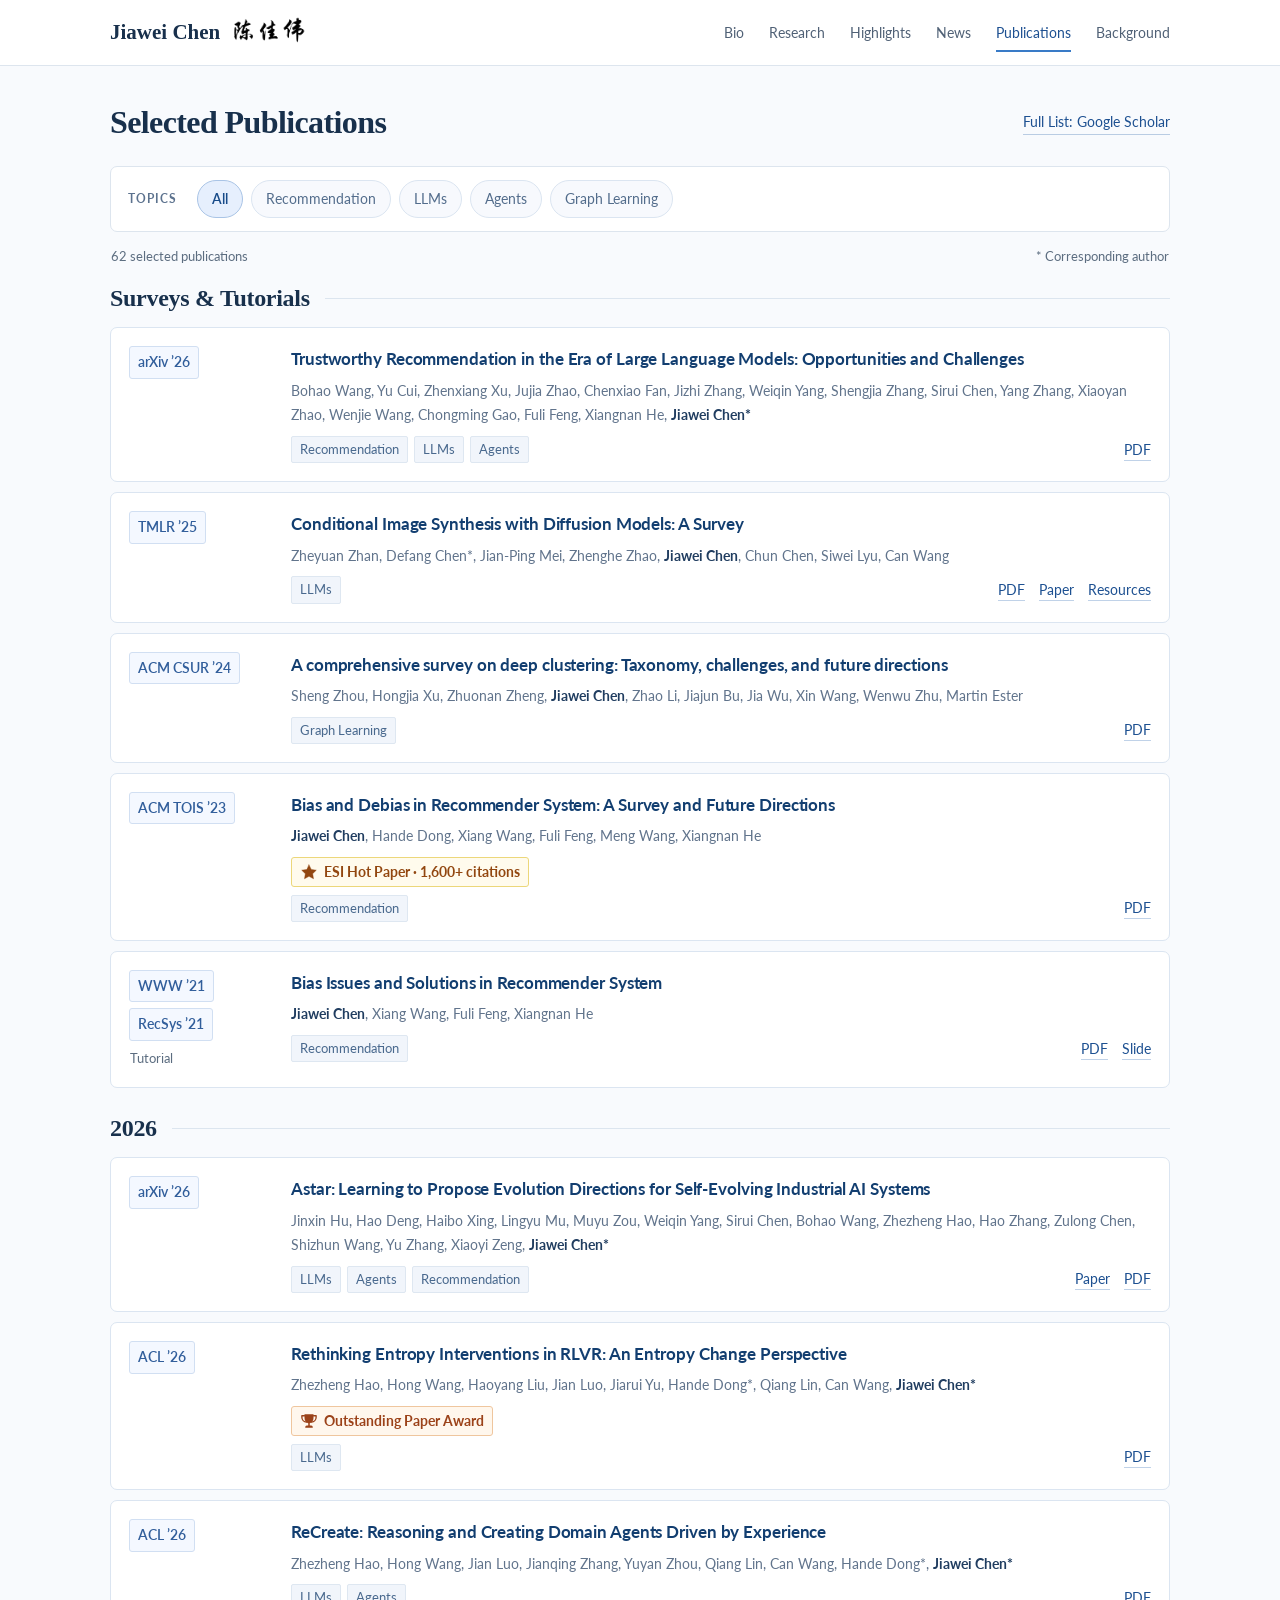
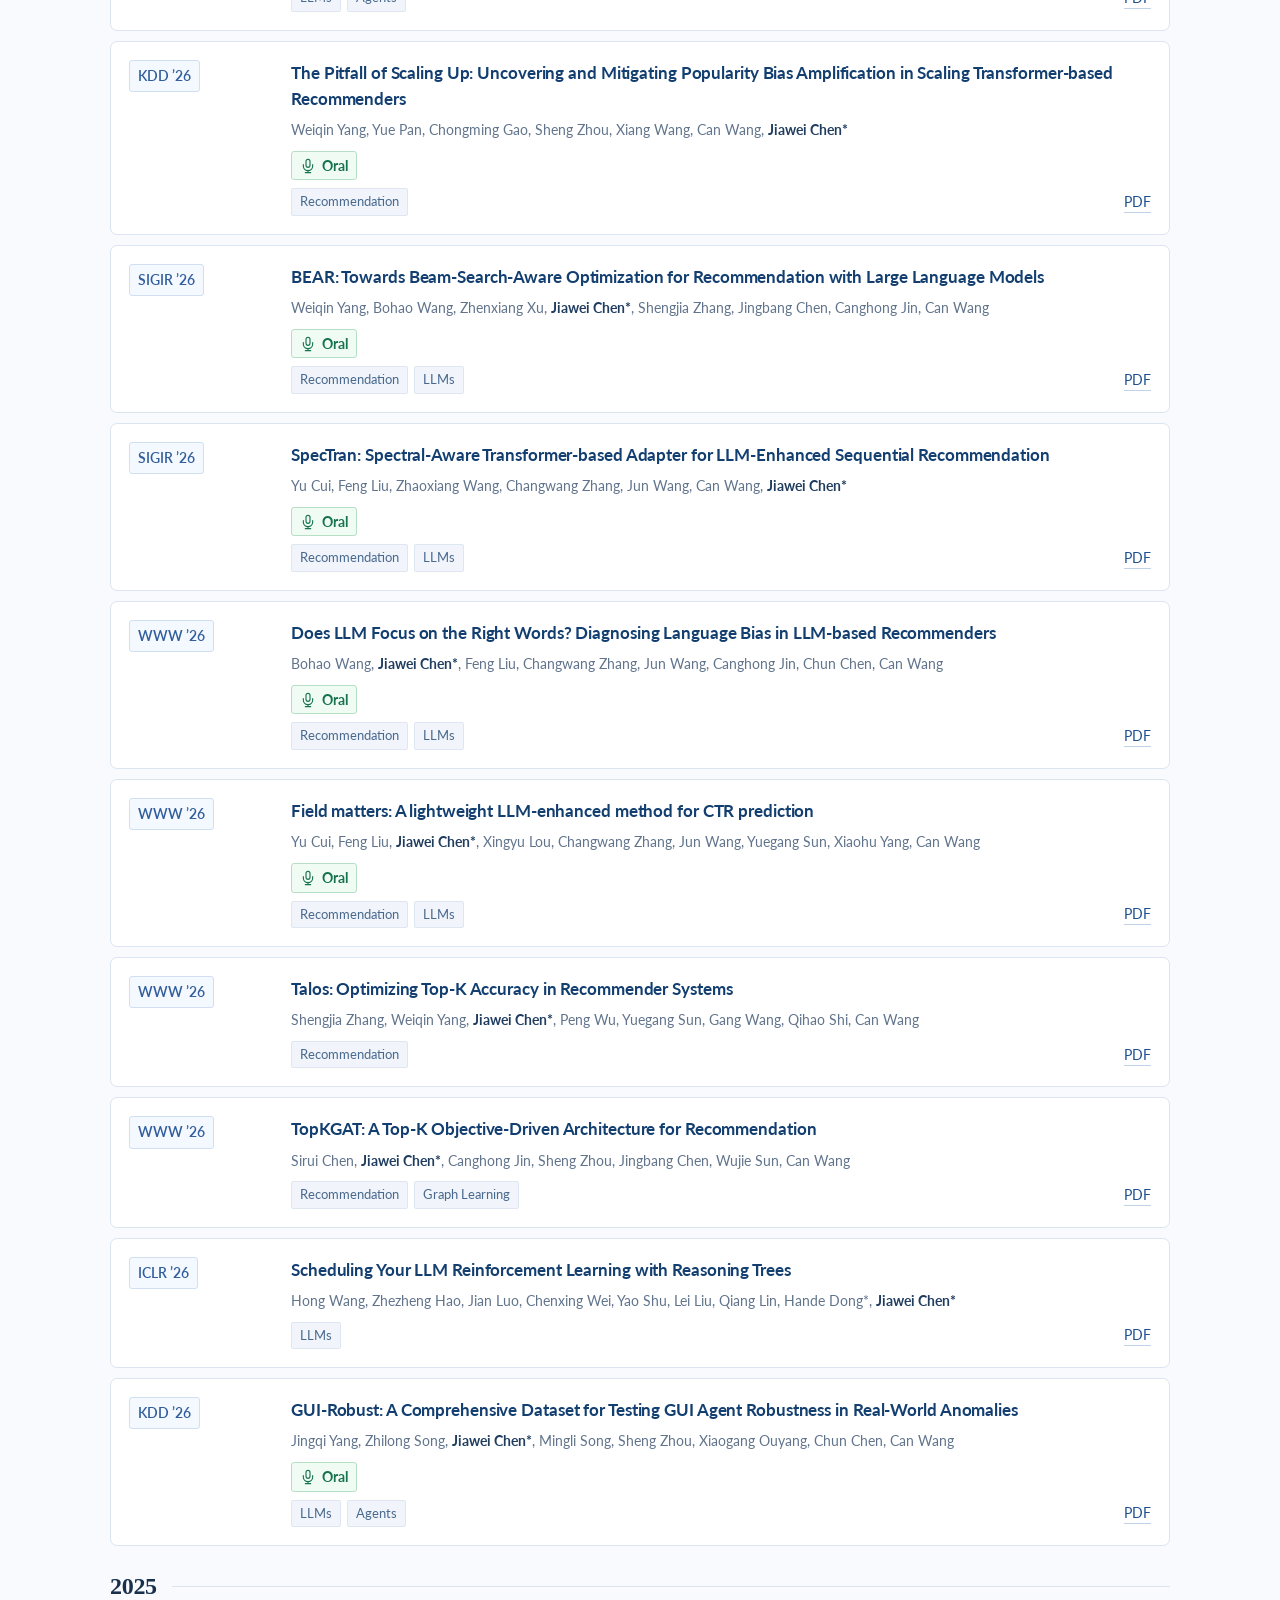
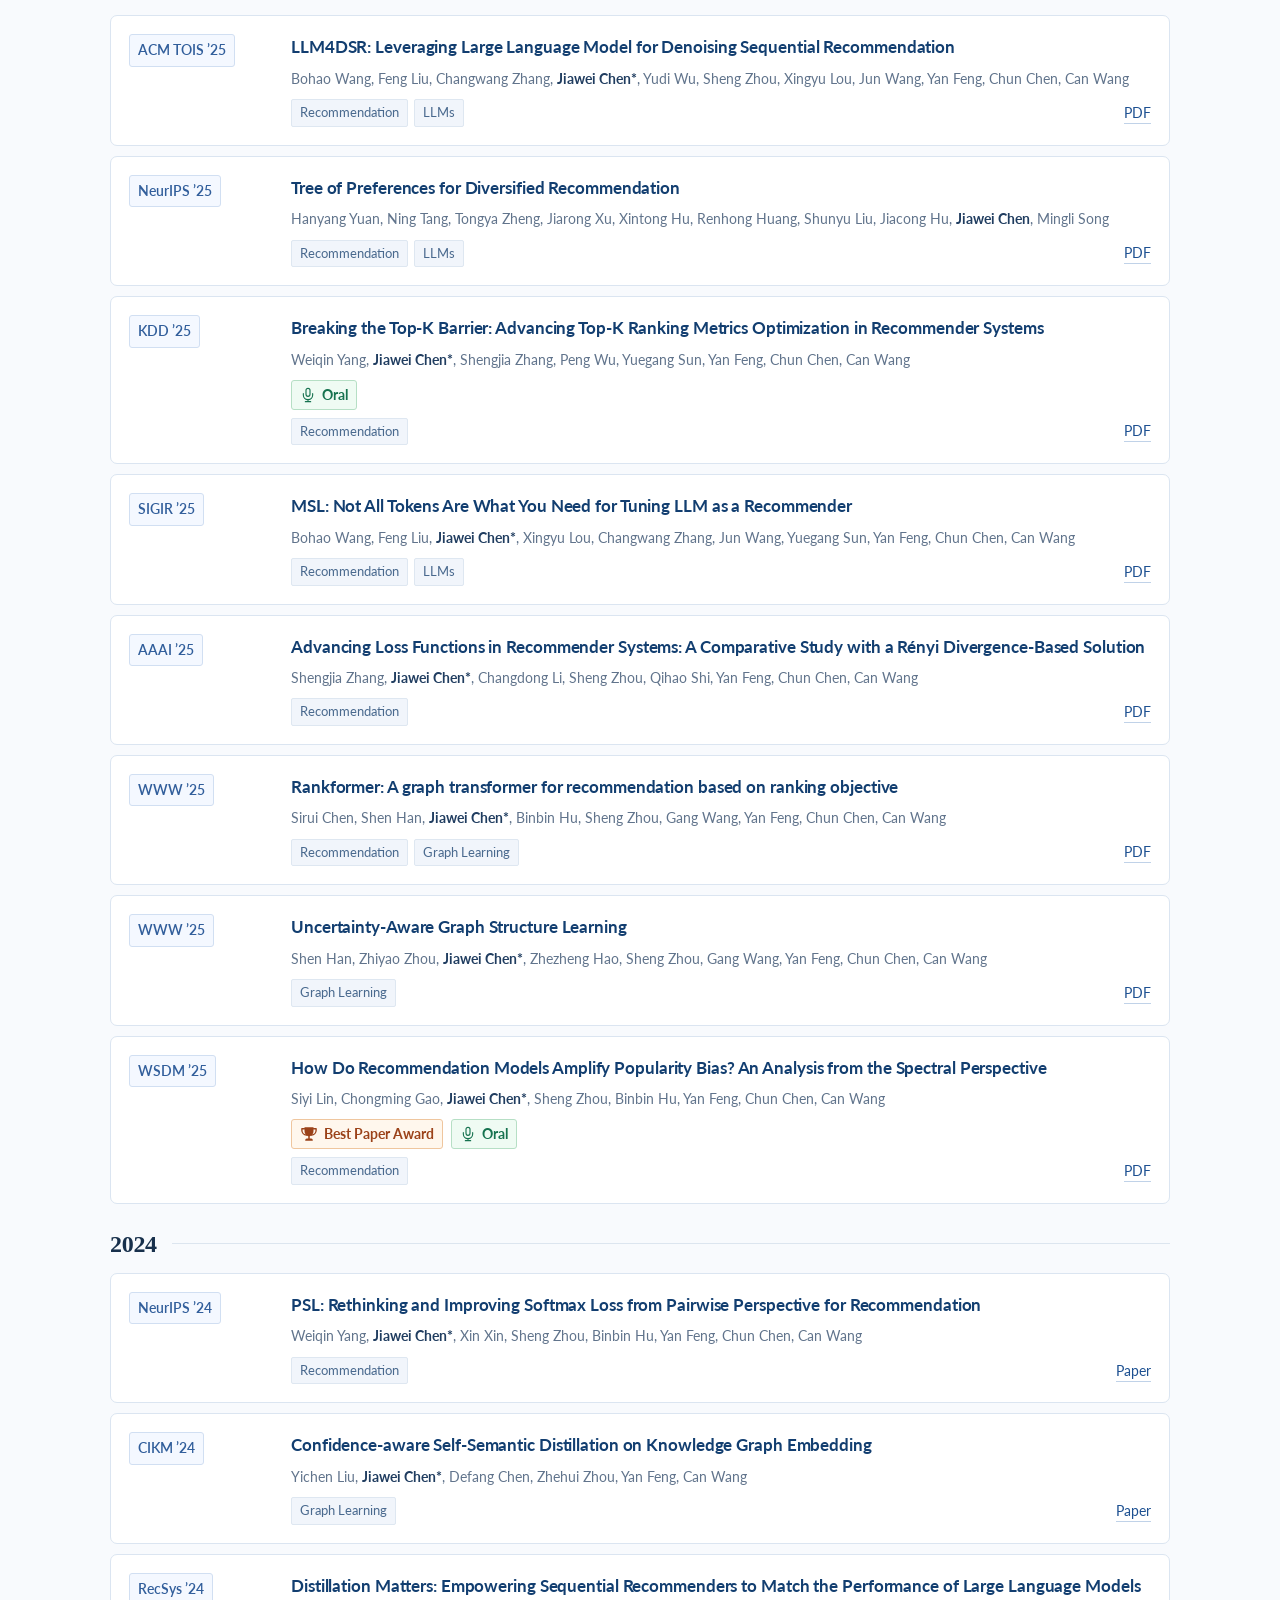
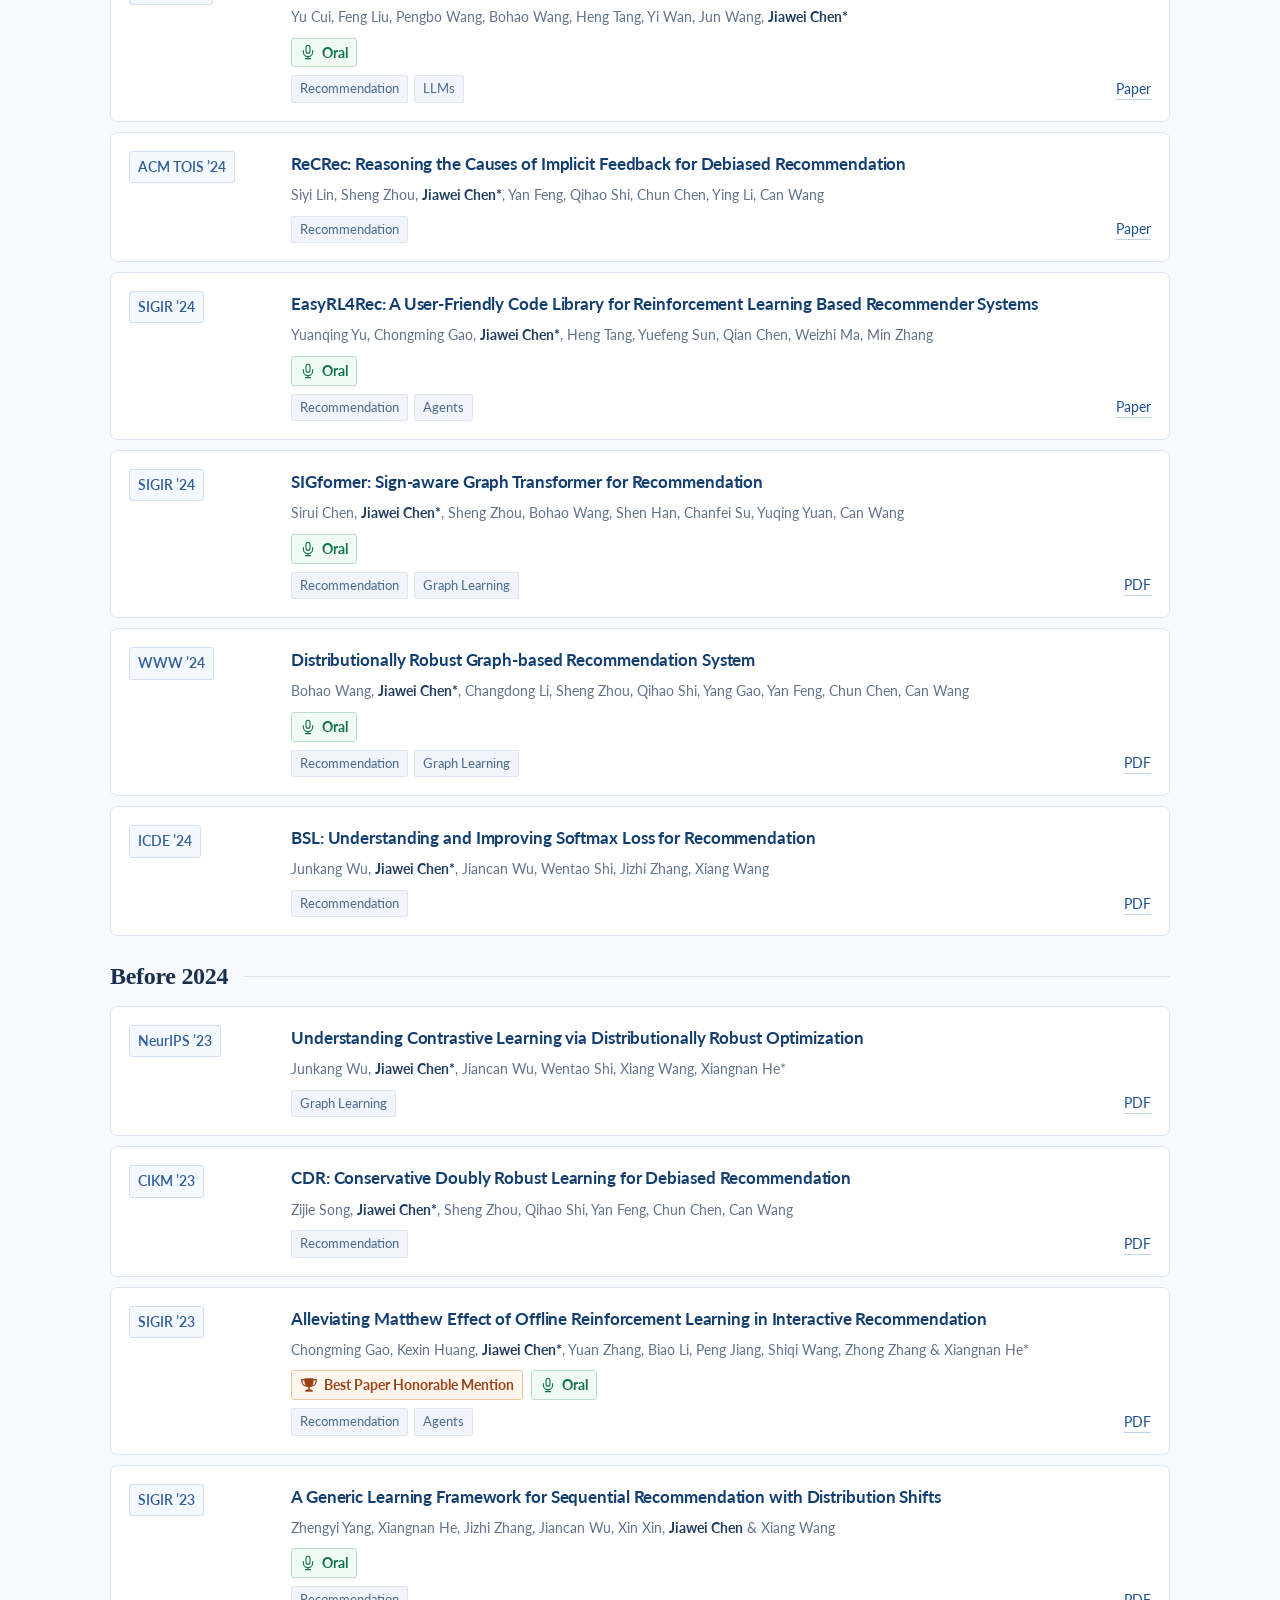
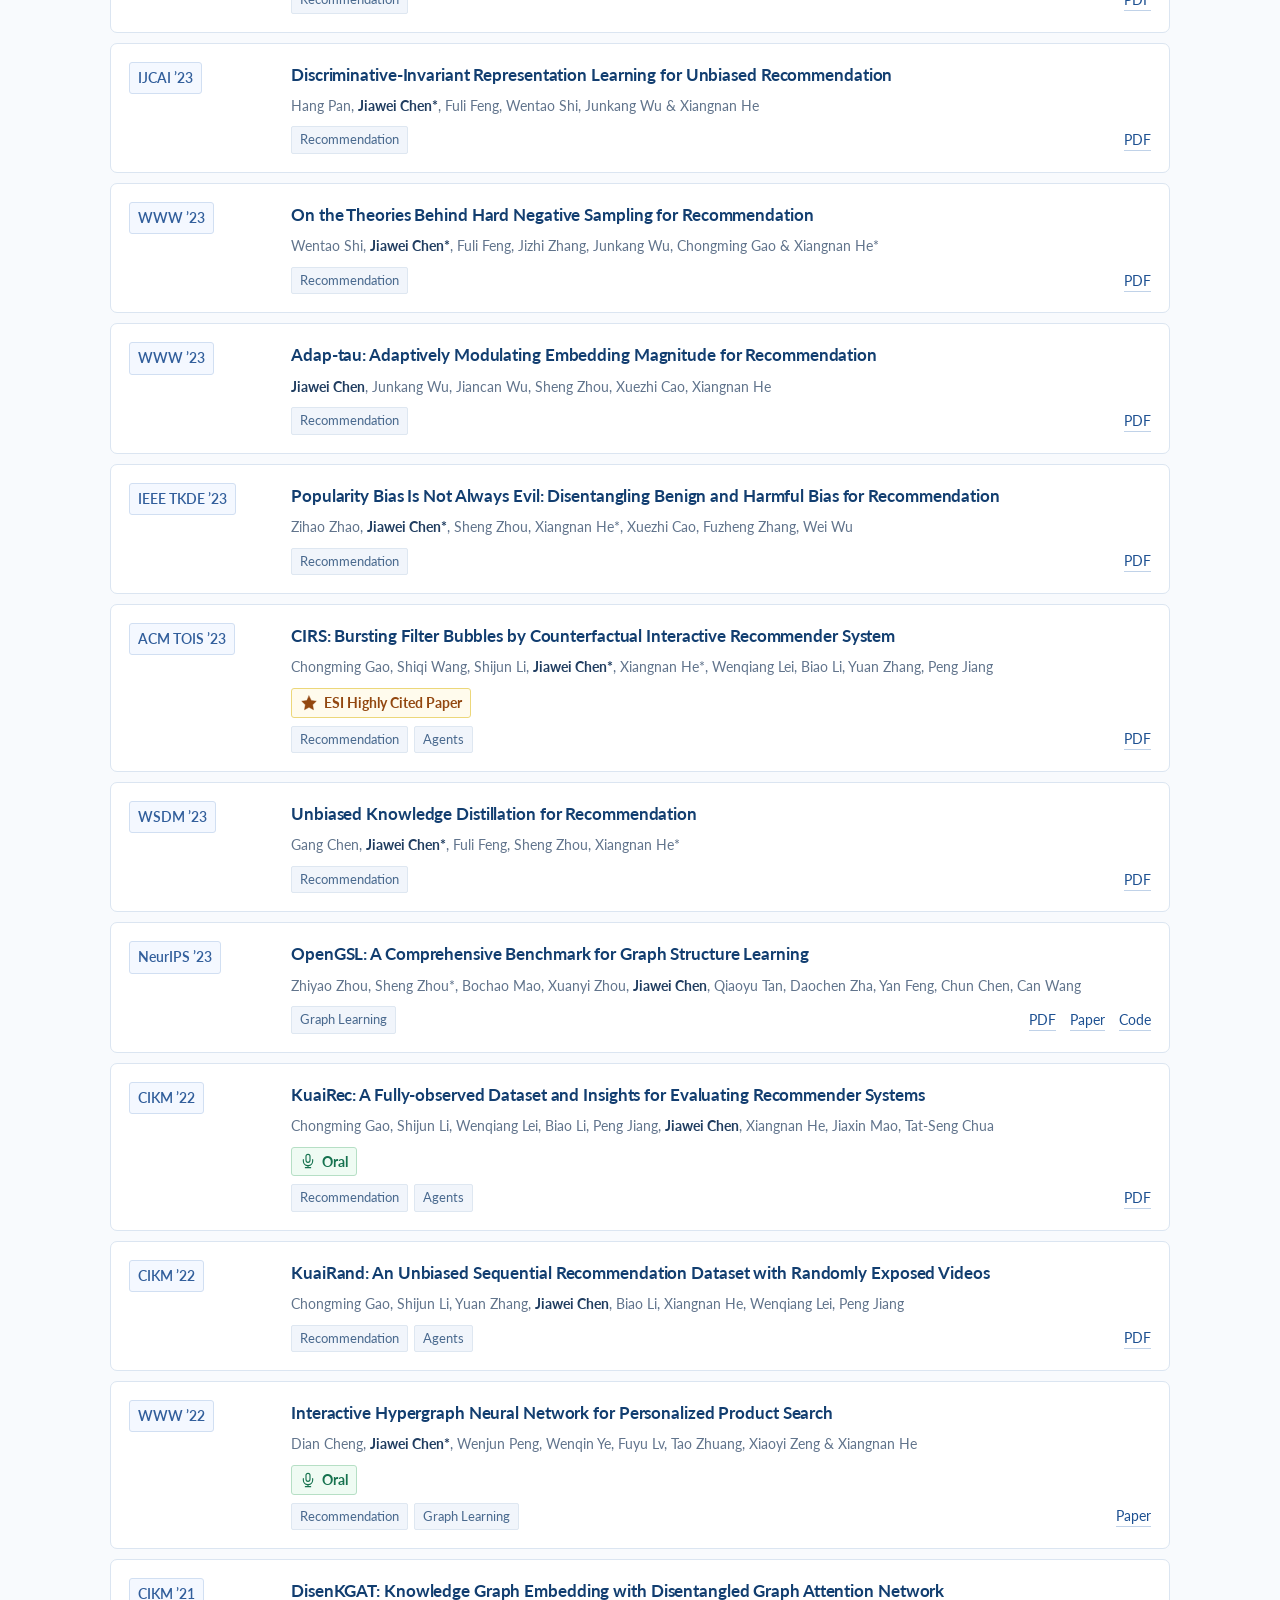
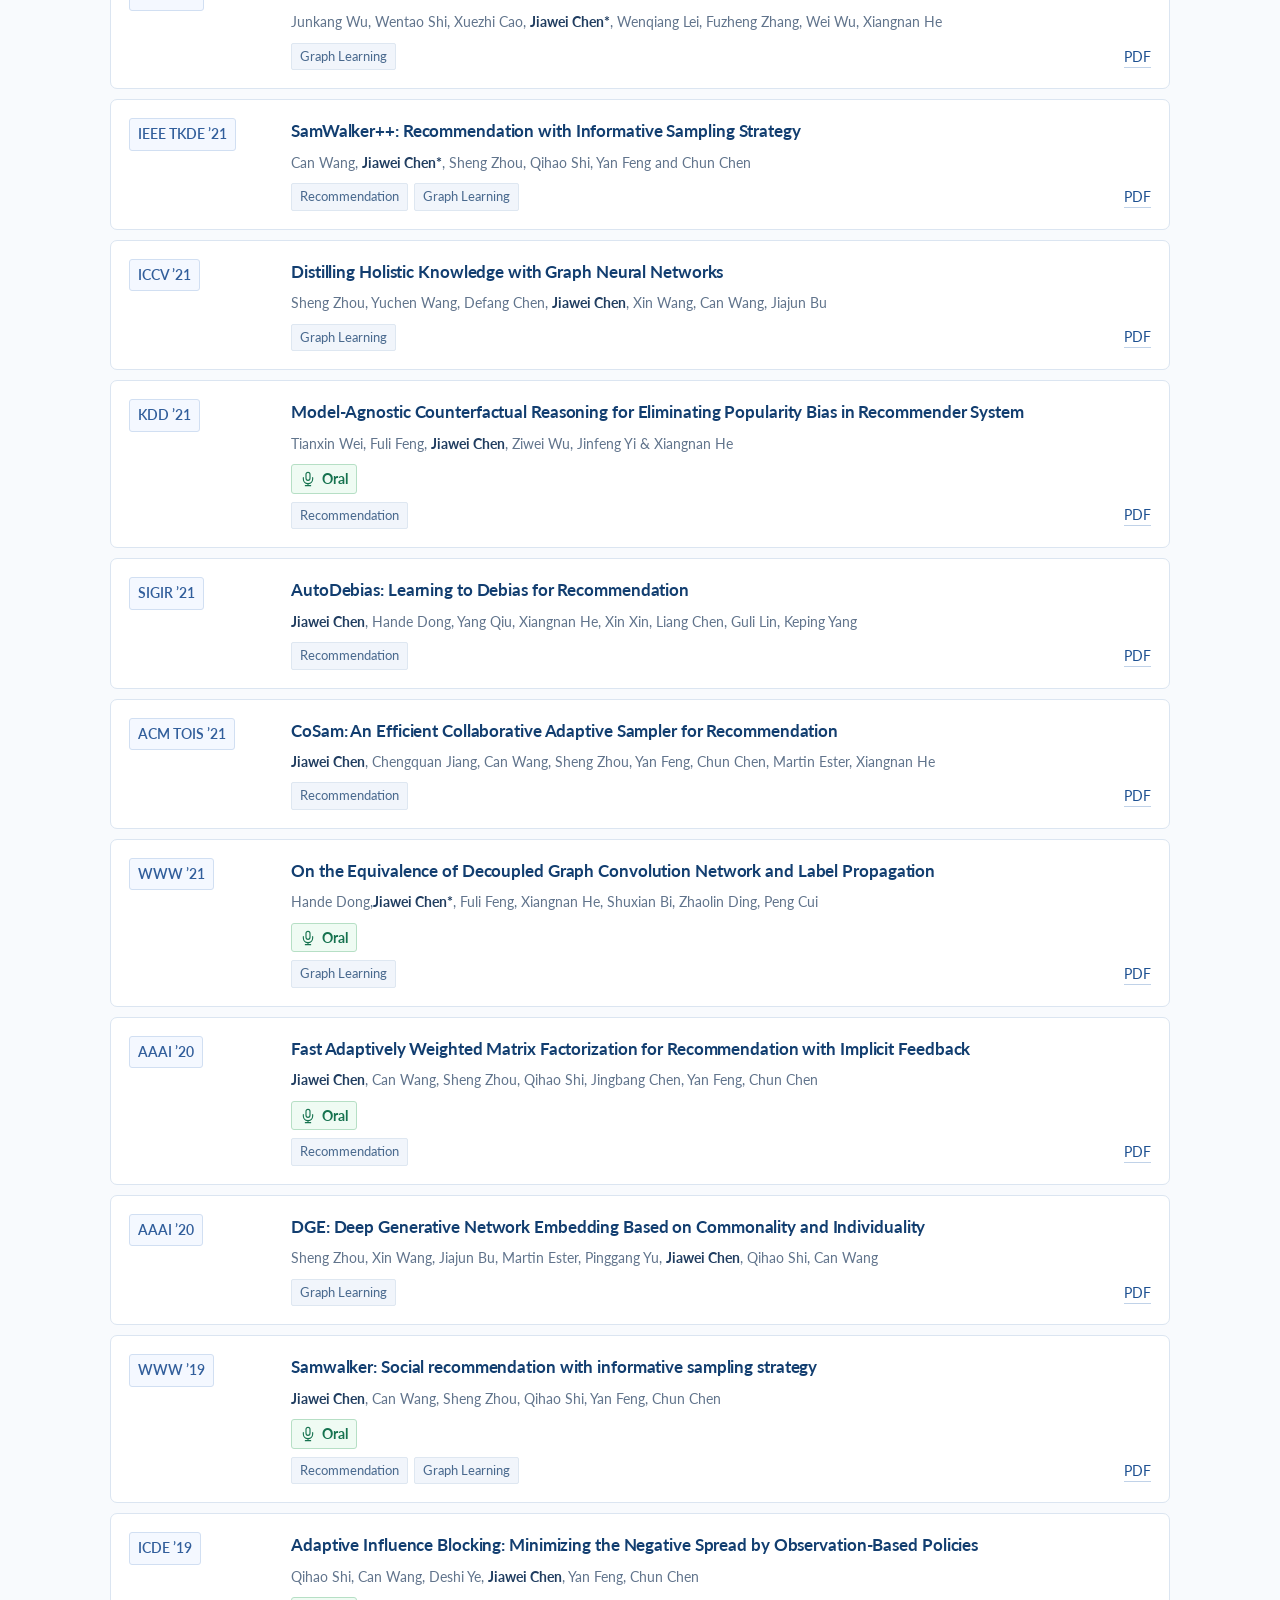
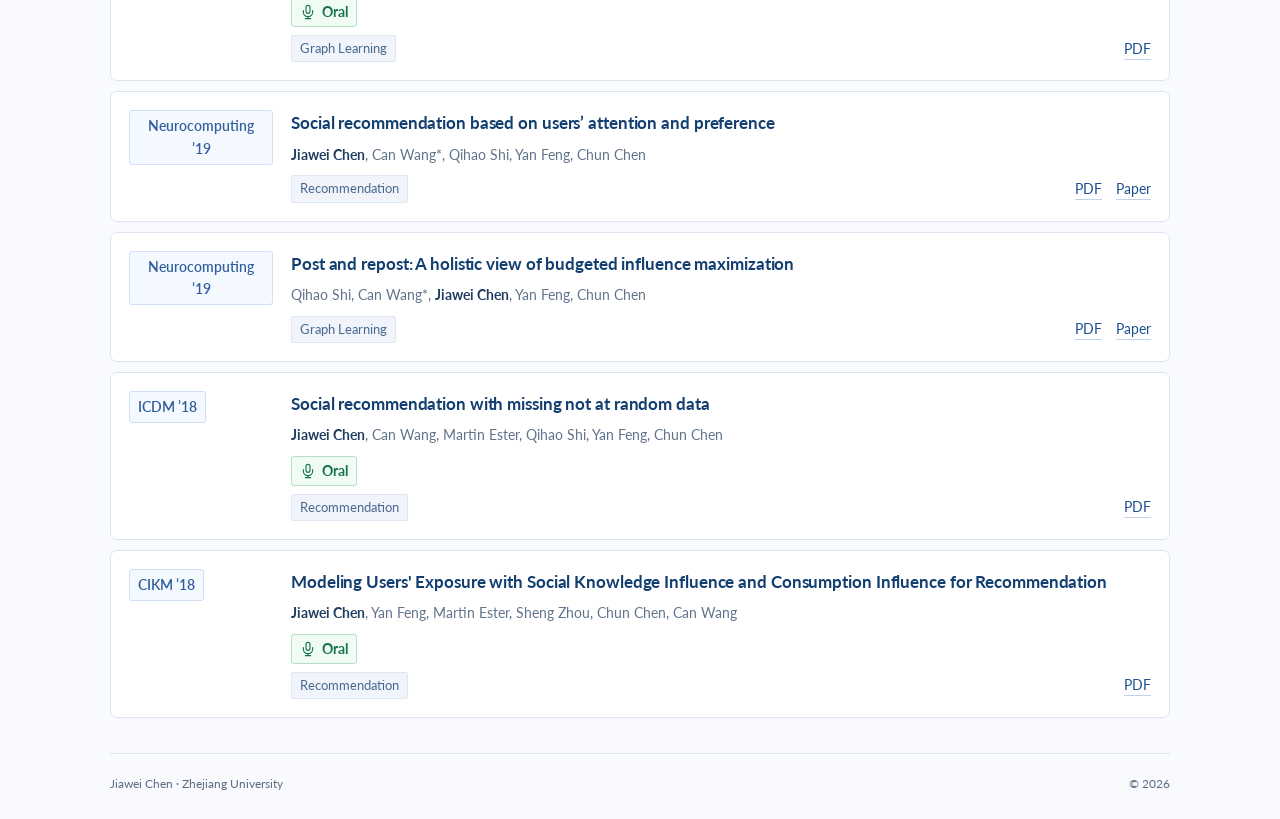
==== commit fe274b97: "Refine homepage typography and profile layout" ====
--- a/publications.html
+++ b/publications.html
@@ -1,6 +1,6 @@
 <!doctype html>
 <html lang="en">
-<head><meta charset="utf-8"><meta name="viewport" content="width=device-width, initial-scale=1"><meta name="description" content="Selected Publications by Jiawei Chen at Zhejiang University, grouped by year and research direction."><meta name="theme-color" content="#153e77"><title>Selected Publications · Jiawei Chen</title><link rel="icon" type="image/svg+xml" href="assets/favicon.svg"><link rel="stylesheet" href="assets/style.css"><script src="assets/app.js" defer></script></head>
+<head><meta charset="utf-8"><meta name="viewport" content="width=device-width, initial-scale=1"><meta name="description" content="Selected Publications by Jiawei Chen at Zhejiang University, grouped by year and research direction."><meta name="theme-color" content="#153e77"><title>Selected Publications · Jiawei Chen</title><link rel="icon" type="image/svg+xml" href="assets/favicon.svg"><link rel="preload" href="assets/fonts/Lato-Regular.ttf" as="font" type="font/ttf" crossorigin><link rel="stylesheet" href="assets/style.css"><script src="assets/app.js" defer></script></head>
 <body class="publications-page">
   <a class="skip-link" href="#main">Skip to content</a>
   <header class="site-header"><div class="container nav-wrap"><a class="wordmark" href="index.html">Jiawei Chen <img src="images/name.png" alt="陈佳伟" width="369" height="159"></a><button class="menu-toggle" type="button" aria-expanded="false" aria-controls="main-nav">Menu <span aria-hidden="true">＋</span></button><nav id="main-nav" class="main-nav" aria-label="Main navigation"><a href="index.html#bio">Bio</a><a href="index.html#research">Research</a><a href="index.html#highlights">Highlights</a><a href="index.html#news">News</a><a href="publications.html" aria-current="page">Publications</a><a href="index.html#background">Background</a></nav></div></header>
--- a/assets/style.css
+++ b/assets/style.css
@@ -1,8 +1,12 @@
+/* Locally hosted Lato keeps English typography consistent across devices. */
+@font-face{font-family:Lato;src:url('fonts/Lato-Regular.ttf') format('truetype');font-style:normal;font-weight:400;font-display:swap}
+@font-face{font-family:Lato;src:url('fonts/Lato-SemiBold.ttf') format('truetype');font-style:normal;font-weight:600;font-display:swap}
+@font-face{font-family:Lato;src:url('fonts/Lato-Bold.ttf') format('truetype');font-style:normal;font-weight:700;font-display:swap}
 /* Compact academic profile. Shared colors and rhythm across both pages. */
-:root{--ink:#18304c;--text:#35495e;--muted:#5c6d80;--blue:#1d5091;--accent:#397bc7;--line:#dde5ee;--soft:#f3f7fc;--serif:Georgia,'Times New Roman',serif;--sans:Inter,-apple-system,BlinkMacSystemFont,'Segoe UI',Arial,sans-serif}
+:root{--ink:#18304c;--text:#35495e;--muted:#5c6d80;--blue:#1d5091;--accent:#397bc7;--line:#dde5ee;--soft:#f3f7fc;--serif:Georgia,'Times New Roman',serif;--sans:Lato,-apple-system,BlinkMacSystemFont,'Segoe UI',Arial,sans-serif}
 *{box-sizing:border-box}html{scroll-behavior:smooth;scroll-padding-top:86px}body{margin:0;background:#fff;color:var(--text);font-family:var(--sans);font-size:16px;line-height:1.7;-webkit-font-smoothing:antialiased}a{color:var(--blue);text-decoration:none}a:hover{text-decoration:underline;text-underline-offset:3px}img{display:block;max-width:100%;height:auto}h1,h2,h3,h4,p,figure{margin:0}h1,h2,h3,h4{color:var(--ink);line-height:1.35}button{font:inherit;cursor:pointer;border:0}button,a{-webkit-tap-highlight-color:transparent}a:focus-visible,button:focus-visible{outline:3px solid #427bc0;outline-offset:4px;border-radius:3px}[hidden]{display:none!important}::selection{background:#dfeafb;color:#102c50}.container{width:min(1060px,calc(100% - 80px));margin-inline:auto}.skip-link{position:fixed;z-index:99;top:-80px;left:16px;background:var(--blue);color:white;padding:10px 18px}.skip-link:focus{top:10px}
 .site-header{position:sticky;top:0;z-index:20;background:rgba(255,255,255,.97);backdrop-filter:blur(12px);border-bottom:1px solid var(--line)}.nav-wrap{display:flex;align-items:center;justify-content:space-between;min-height:65px;gap:24px}.wordmark{display:flex;align-items:center;gap:11px;color:var(--ink);font-family:var(--serif);font-size:21px;font-weight:600;white-space:nowrap}.wordmark:hover{text-decoration:none}.wordmark img{width:75px;height:33px;object-fit:contain}.main-nav{display:flex;gap:25px;align-items:center;font-size:14px}.main-nav a{color:#506176;padding:20px 0;position:relative}.main-nav a:hover,.main-nav a[aria-current]{color:var(--blue);text-decoration:none}.main-nav a[aria-current]::after{content:'';position:absolute;left:0;right:0;bottom:12px;height:2px;background:var(--accent)}.menu-toggle{display:none;align-items:center;gap:10px;background:none;color:var(--ink);padding:10px 0;font-size:14px}.menu-toggle span{font-size:22px;line-height:1}
-.home-main{padding-top:34px}.profile-section{display:grid;grid-template-columns:205px minmax(0,1fr);gap:35px;align-items:start}.profile-photo{width:205px;height:262px;object-fit:cover;object-position:center;border-radius:5px;margin-top:5px}.profile-name{display:flex;align-items:center;gap:25px;margin-bottom:7px}.profile-name h1{font-family:var(--serif);font-size:43px;font-weight:600;letter-spacing:-1.25px;line-height:1.2}.name-image{width:136px;height:60px;object-fit:contain}.profile-role{font-size:17px;font-weight:600;color:var(--ink);margin-bottom:7px}.profile-affiliation{font-size:15px;line-height:1.65}.profile-affiliation a{font-weight:500}.profile-email{font-size:15px;margin-top:8px}.profile-email a{font-weight:500}.profile-bio{font-size:15px;line-height:1.8;margin-top:14px}.profile-bio strong{font-weight:600;color:var(--ink)}
+.home-main{padding-top:34px}.profile-section{display:grid;grid-template-columns:205px minmax(0,1fr);gap:35px;align-items:start}.profile-photo{width:205px;height:262px;object-fit:cover;object-position:center;border-radius:5px;margin-top:5px}.profile-name{display:flex;align-items:center;gap:25px;margin-bottom:4px}.profile-name h1{font-family:var(--serif);font-size:43px;font-weight:600;letter-spacing:-1.25px;line-height:1.2}.name-image{width:136px;height:54px;object-fit:contain}.profile-role{font-size:17px;font-weight:600;color:var(--ink);margin-bottom:3px}.profile-affiliation{font-size:15px;line-height:1.55}.profile-affiliation span,.profile-affiliation a{white-space:nowrap}.profile-affiliation a{font-weight:500}.profile-email{font-size:15px;line-height:1.55;margin-top:2px}.profile-email a{font-weight:500}.profile-bio{font-size:15px;line-height:1.65;margin-top:10px}.profile-bio strong{font-weight:600;color:var(--ink)}
 .section{margin-top:34px}.section-heading{display:flex;align-items:center;gap:18px;margin-bottom:17px}.section-heading::after{content:'';height:1px;background:var(--line);flex:1}.section-heading h2{font-family:var(--serif);font-size:28px;letter-spacing:-.4px;font-weight:600;white-space:nowrap}.interests-section{margin-top:26px}.interests-list{margin:0;padding-left:21px;font-size:15px;line-height:1.8}.interests-list li{padding-left:3px;margin-bottom:5px}.interests-list li::marker{color:#5480b5;font-size:.8em}.interests-list strong{color:var(--ink);font-weight:650}.recruiting{font-size:14px;line-height:1.8;padding:10px 14px;margin-top:14px;background:var(--soft);border-left:3px solid #6c95c6;border-radius:0 4px 4px 0}.recruiting strong{color:var(--blue)}
 .highlight-list{border-top:0}.highlight-row{display:grid;grid-template-columns:205px minmax(0,1fr);gap:25px;padding:18px 0;border-bottom:1px solid var(--line);align-items:center}.highlight-row:first-child{padding-top:0}.highlight-figure{display:flex;align-items:center;justify-content:center;min-height:126px;width:205px;padding:8px;background:#fff;border:1px solid #e1e7ef;border-radius:6px;overflow:hidden;transition:border-color .18s,box-shadow .18s}.highlight-figure:hover{border-color:#94b5dd;box-shadow:0 3px 12px #24496d0d}.highlight-figure img{width:100%;height:126px;object-fit:contain}.highlight-recognition{font-size:18px;color:#ac4b25;font-weight:700;line-height:1.4;margin-bottom:7px;letter-spacing:-.15px}.highlight-recognition.industrial{color:#086e73}.highlight-recognition.survey{color:#70509c}.highlight-copy h3{font-size:16px;font-weight:600;line-height:1.5;letter-spacing:-.12px}.highlight-copy h3 a{color:var(--ink)}.highlight-copy h3 a:hover{color:var(--blue)}.highlight-description{font-size:14px;color:var(--muted);line-height:1.7;margin-top:6px}.highlight-details{display:flex;align-items:center;gap:13px;font-size:12px;margin-top:7px}.highlight-details>span{color:#637589}.highlight-details a{font-weight:550;border-bottom:1px solid #b4c7df;line-height:1.35}.highlight-details a:hover{text-decoration:none;border-color:var(--blue)}
 .news-item{display:grid;grid-template-columns:88px 112px minmax(0,1fr);align-items:baseline;gap:15px;margin-bottom:13px}.news-item time{font-size:13px;color:var(--muted);white-space:nowrap;font-variant-numeric:tabular-nums}.news-badge{font-size:11px;letter-spacing:.6px;font-weight:700;background:#edf3fc;color:#315c94;border-radius:4px;padding:2px 7px;justify-self:start;white-space:nowrap}.news-item.award-news .news-badge{color:#9b4827;background:#fdf1e9}.news-item p{font-size:14px;line-height:1.7}.news-item strong{color:var(--ink);font-weight:650}.show-more{display:block;font-size:13px;background:none;color:var(--blue);border-bottom:1px solid #b5c9e2;padding:4px 0;margin:10px 0 0 auto;min-height:32px}.show-more:hover{border-color:var(--blue)}
@@ -10,7 +14,7 @@
 .publications-page{background:#f8fafd}.publication-main{padding-top:35px;min-height:80vh}.publication-heading{display:flex;align-items:center;justify-content:space-between;gap:22px;margin-bottom:22px}.publication-heading h1{font-family:var(--serif);font-size:32px;font-weight:600;letter-spacing:-.6px}.full-list{font-size:13px;white-space:nowrap;border-bottom:1px solid #b9cce3}.full-list:hover{text-decoration:none;border-color:var(--blue)}.publication-filters{display:flex;align-items:center;gap:20px;background:white;border:1px solid var(--line);border-radius:7px;padding:13px 17px;scroll-margin-top:85px}.filter-label{font-size:12px;letter-spacing:1px;text-transform:uppercase;color:#5c728e;font-weight:650}.topic-filters{display:flex;align-items:center;gap:8px;flex-wrap:wrap}.topic-filters button{font-size:13px;color:#536d8c;background:#f7f9fd;border:1px solid #dbe5f1;border-radius:20px;padding:6px 14px;min-height:35px;transition:background .15s,color .15s}.topic-filters button:hover{border-color:#98b7dd;color:var(--blue)}.topic-filters button[aria-pressed=true]{background:#e6effd;color:#174b89;border-color:#a9c4e6;font-weight:600}.publication-status{display:flex;align-items:center;justify-content:space-between;gap:15px;font-size:12px;color:var(--muted);margin:13px 1px 15px}.pub-year-group{margin-top:24px;scroll-margin-top:86px}.pub-year-group:first-child{margin-top:0}.pub-year-heading{display:flex;align-items:center;gap:15px;margin-bottom:13px}.pub-year-heading::after{content:'';height:1px;flex:1;background:#dce5ef}.pub-year-heading h2{font-family:var(--serif);font-size:24px;font-weight:600;letter-spacing:-.3px}.publication-item{display:grid;grid-template-columns:83px minmax(0,1fr);gap:15px;background:#fff;border:1px solid #dbe5f1;border-radius:7px;padding:15px 17px;margin-bottom:10px;scroll-margin-top:88px}.pub-venue{display:block;max-width:83px;font-size:11px;font-weight:550;text-align:center;border:1px solid #d1dff2;color:#315e9b;background:#f4f8ff;border-radius:3px;padding:4px 5px;line-height:1.5}.publication-item h3{font-size:15px;line-height:1.55;font-weight:650;margin-bottom:4px;letter-spacing:-.1px}.publication-item h3 a{color:#123e70}.pub-authors{font-size:12px;color:#61748c;line-height:1.75}.pub-authors strong{color:#203d60;font-weight:650}.pub-award{display:inline-block;color:#a0532b;background:#fff6ed;border:1px solid #f1d8bf;padding:1px 6px;font-size:11px;line-height:1.7;margin-top:7px}.pub-bottom{display:flex;align-items:center;justify-content:space-between;gap:15px;flex-wrap:wrap;margin-top:8px}.pub-tags{display:flex;align-items:center;gap:5px;flex-wrap:wrap}.pub-tag{display:inline-block;font-size:10px;line-height:1.5;color:#49698e;background:#f1f5fb;border:1px solid #dee7f1;border-radius:2px;padding:3px 6px}.pub-tag:hover{text-decoration:none;background:#e8f0fb;border-color:#adcae9}.pub-links{display:flex;align-items:center;gap:14px;font-size:11px}.pub-links a{color:var(--blue);border-bottom:1px solid #c0d2e8;line-height:1.5}.pub-links a:hover{text-decoration:none;border-color:var(--blue)}.empty-state{text-align:center;padding:40px 20px}.empty-state .show-more{margin:12px auto}.publications-page .site-footer{margin-top:35px}
 @media(max-width:1080px){.container{width:calc(100% - 60px)}.main-nav{gap:18px}.profile-section{grid-template-columns:190px minmax(0,1fr);gap:28px}.profile-photo{width:190px;height:250px}.profile-name h1{font-size:39px}.name-image{width:123px;height:54px}.profile-name{gap:19px}.profile-bio{font-size:14px}.profile-affiliation{font-size:14px}.credentials-section{gap:37px}.highlight-row{grid-template-columns:190px minmax(0,1fr);gap:22px}.highlight-figure{width:190px}.highlight-recognition{font-size:17px}.publication-filters{gap:15px}.topic-filters button{padding-inline:12px}}
 @media(max-width:850px){.container{width:calc(100% - 44px)}.main-nav{gap:14px;font-size:13px}.wordmark{font-size:19px;gap:7px}.wordmark img{width:60px;height:27px}.profile-section{grid-template-columns:166px minmax(0,1fr);gap:25px}.profile-photo{width:166px;height:216px}.profile-name h1{font-size:34px}.name-image{width:107px;height:48px}.profile-role{font-size:15px}.profile-name{gap:15px}.profile-email{font-size:14px}.profile-bio{line-height:1.75}.section{margin-top:29px}.section-heading h2{font-size:26px}.interests-list{font-size:14px}.highlight-row{grid-template-columns:166px minmax(0,1fr);gap:20px}.highlight-figure{width:166px;padding:6px;min-height:116px}.highlight-figure img{height:112px}.highlight-copy h3{font-size:15px}.highlight-recognition{font-size:16px}.highlight-description{font-size:13px}.credentials-section{gap:28px;grid-template-columns:1.3fr 1fr}.news-item{grid-template-columns:76px 102px minmax(0,1fr);gap:12px}.news-item p{font-size:13px}.news-item time{font-size:12px}.news-badge{font-size:10px}.publication-filters{align-items:flex-start}.topic-filters{gap:6px}.topic-filters button{font-size:12px;padding:6px 11px}.filter-label{padding-top:8px}.publication-heading h1{font-size:30px}.publication-heading .full-list{font-size:12px}}
-@media(max-width:720px){html{scroll-padding-top:78px}.container{width:calc(100% - 36px)}.nav-wrap{min-height:59px;flex-wrap:wrap;gap:0}.wordmark{font-size:21px;gap:10px}.wordmark img{width:68px;height:30px}.menu-toggle{display:flex}.main-nav{width:100%;flex-wrap:wrap;gap:0;padding:0 0 10px}.js .main-nav{display:none}.js .main-nav.is-open{display:flex}.main-nav a{width:33.333%;font-size:13px;padding:8px 3px}.main-nav a[aria-current]::after{display:none}html:not(.js) .menu-toggle{display:none}.home-main{padding-top:24px}.profile-section{grid-template-columns:135px minmax(0,1fr);gap:14px 20px;align-items:start}.profile-photo{width:135px;height:176px;margin-top:3px}.profile-info{display:contents}.profile-name{grid-column:2;display:block;margin:0}.profile-name h1{font-size:31px;letter-spacing:-.8px;white-space:nowrap}.name-image{width:103px;height:43px;margin-top:2px}.profile-role{grid-column:2;margin:-9px 0 0;font-size:14px;line-height:1.5}.profile-affiliation{grid-column:1/-1;font-size:14px;margin-top:0}.profile-email{grid-column:1/-1;margin:0;font-size:14px}.profile-bio{grid-column:1/-1;font-size:14px;margin:0;line-height:1.85}.profile-photo{grid-row:1/3}.section{margin-top:28px}.section-heading{margin-bottom:13px;gap:14px}.section-heading h2{font-size:25px}.interests-list{font-size:14px;line-height:1.8;padding-left:18px}.interests-list li{margin-bottom:7px}.recruiting{font-size:13px;padding:9px 12px;margin-top:12px}.highlight-row{grid-template-columns:126px minmax(0,1fr);gap:17px;padding-block:16px;align-items:start}.highlight-figure{width:126px;min-height:99px;padding:5px;margin-top:4px}.highlight-figure img{height:90px}.highlight-recognition{font-size:15px;line-height:1.5;margin-bottom:5px}.highlight-copy h3{font-size:14px;line-height:1.5}.highlight-description{font-size:12px;line-height:1.7;margin-top:5px}.highlight-details{font-size:11px;margin-top:7px}.news-item{grid-template-columns:73px 1fr;gap:5px 10px;margin-bottom:15px}.news-item .news-badge{grid-column:2;grid-row:auto;align-self:baseline;font-size:10px}.news-item p{grid-column:1/-1;font-size:13px}.news-item time{font-size:12px}.show-more{font-size:12px}.credentials-section{grid-template-columns:1fr;gap:27px}.timeline li{padding-bottom:20px;padding-left:22px}.timeline-date{font-size:11px}.timeline h3{font-size:14px}.timeline p{font-size:13px}.timeline .timeline-detail{font-size:12px}.awards-list li{display:grid;grid-template-columns:52px minmax(0,1fr);gap:6px 14px;padding-bottom:14px;margin-bottom:14px}.award-year{margin:1px 0 0;align-self:start;justify-self:start;font-size:11px;padding:2px 8px}.awards-list h3{font-size:14px;margin:0}.awards-list p{grid-column:2;font-size:12px}.site-footer{margin-top:27px;padding-block:17px;font-size:11px}.publication-main{padding-top:26px}.publication-heading{align-items:flex-start;gap:14px;flex-wrap:wrap;margin-bottom:17px}.publication-heading h1{font-size:29px}.full-list{font-size:12px}.publication-filters{display:block;padding:11px 12px}.filter-label{display:block;padding:0;font-size:10px;letter-spacing:.8px;margin-bottom:8px}.topic-filters{gap:6px}.topic-filters button{font-size:12px;min-height:33px;padding:5px 11px}.publication-status{font-size:10px;gap:10px;align-items:flex-start;margin-block:11px 16px}.pub-year-group{margin-top:20px}.pub-year-heading{margin-bottom:11px}.pub-year-heading h2{font-size:22px}.publication-item{grid-template-columns:64px minmax(0,1fr);gap:10px;padding:13px 11px;margin-bottom:10px}.pub-venue{font-size:10px;padding:4px;max-width:64px}.publication-item h3{font-size:13px;line-height:1.6;margin-bottom:5px}.pub-authors{font-size:11px;line-height:1.8}.pub-tags{gap:4px}.pub-tag{font-size:9px;padding:3px 5px}.pub-links{font-size:11px;gap:12px}.pub-bottom{gap:8px;margin-top:7px}.pub-award{font-size:10px}}
+@media(max-width:720px){html{scroll-padding-top:78px}.container{width:calc(100% - 36px)}.nav-wrap{min-height:59px;flex-wrap:wrap;gap:0}.wordmark{font-size:21px;gap:10px}.wordmark img{width:68px;height:30px}.menu-toggle{display:flex}.main-nav{width:100%;flex-wrap:wrap;gap:0;padding:0 0 10px}.js .main-nav{display:none}.js .main-nav.is-open{display:flex}.main-nav a{width:33.333%;font-size:13px;padding:8px 3px}.main-nav a[aria-current]::after{display:none}html:not(.js) .menu-toggle{display:none}.home-main{padding-top:24px}.profile-section{grid-template-columns:135px minmax(0,1fr);gap:14px 20px;align-items:start}.profile-photo{width:135px;height:176px;margin-top:3px}.profile-info{display:contents}.profile-contact{grid-column:1/-1}.profile-name{grid-column:2;display:block;margin:0}.profile-name h1{font-size:31px;letter-spacing:-.8px;white-space:nowrap}.name-image{width:103px;height:43px;margin-top:2px}.profile-role{grid-column:2;margin:-9px 0 0;font-size:14px;line-height:1.5}.profile-affiliation{grid-column:1/-1;font-size:14px;margin-top:0}.profile-email{grid-column:1/-1;margin:2px 0 0;font-size:14px}.profile-bio{grid-column:1/-1;font-size:14px;margin:0;line-height:1.85}.profile-photo{grid-row:1/3}.section{margin-top:28px}.section-heading{margin-bottom:13px;gap:14px}.section-heading h2{font-size:25px}.interests-list{font-size:14px;line-height:1.8;padding-left:18px}.interests-list li{margin-bottom:7px}.recruiting{font-size:13px;padding:9px 12px;margin-top:12px}.highlight-row{grid-template-columns:126px minmax(0,1fr);gap:17px;padding-block:16px;align-items:start}.highlight-figure{width:126px;min-height:99px;padding:5px;margin-top:4px}.highlight-figure img{height:90px}.highlight-recognition{font-size:15px;line-height:1.5;margin-bottom:5px}.highlight-copy h3{font-size:14px;line-height:1.5}.highlight-description{font-size:12px;line-height:1.7;margin-top:5px}.highlight-details{font-size:11px;margin-top:7px}.news-item{grid-template-columns:73px 1fr;gap:5px 10px;margin-bottom:15px}.news-item .news-badge{grid-column:2;grid-row:auto;align-self:baseline;font-size:10px}.news-item p{grid-column:1/-1;font-size:13px}.news-item time{font-size:12px}.show-more{font-size:12px}.credentials-section{grid-template-columns:1fr;gap:27px}.timeline li{padding-bottom:20px;padding-left:22px}.timeline-date{font-size:11px}.timeline h3{font-size:14px}.timeline p{font-size:13px}.timeline .timeline-detail{font-size:12px}.awards-list li{display:grid;grid-template-columns:52px minmax(0,1fr);gap:6px 14px;padding-bottom:14px;margin-bottom:14px}.award-year{margin:1px 0 0;align-self:start;justify-self:start;font-size:11px;padding:2px 8px}.awards-list h3{font-size:14px;margin:0}.awards-list p{grid-column:2;font-size:12px}.site-footer{margin-top:27px;padding-block:17px;font-size:11px}.publication-main{padding-top:26px}.publication-heading{align-items:flex-start;gap:14px;flex-wrap:wrap;margin-bottom:17px}.publication-heading h1{font-size:29px}.full-list{font-size:12px}.publication-filters{display:block;padding:11px 12px}.filter-label{display:block;padding:0;font-size:10px;letter-spacing:.8px;margin-bottom:8px}.topic-filters{gap:6px}.topic-filters button{font-size:12px;min-height:33px;padding:5px 11px}.publication-status{font-size:10px;gap:10px;align-items:flex-start;margin-block:11px 16px}.pub-year-group{margin-top:20px}.pub-year-heading{margin-bottom:11px}.pub-year-heading h2{font-size:22px}.publication-item{grid-template-columns:64px minmax(0,1fr);gap:10px;padding:13px 11px;margin-bottom:10px}.pub-venue{font-size:10px;padding:4px;max-width:64px}.publication-item h3{font-size:13px;line-height:1.6;margin-bottom:5px}.pub-authors{font-size:11px;line-height:1.8}.pub-tags{gap:4px}.pub-tag{font-size:9px;padding:3px 5px}.pub-links{font-size:11px;gap:12px}.pub-bottom{gap:8px;margin-top:7px}.pub-award{font-size:10px}}
 @media(max-width:450px){.profile-section{grid-template-columns:118px minmax(0,1fr);gap:13px 18px}.profile-photo{width:118px;height:157px}.profile-name h1{font-size:29px}.name-image{width:95px;height:41px}.profile-role{font-size:13px}.highlight-row{grid-template-columns:103px minmax(0,1fr);gap:13px}.highlight-figure{width:103px;min-height:89px;padding:4px}.highlight-figure img{height:80px}.highlight-recognition{font-size:14px}.highlight-copy h3{font-size:13px}.highlight-description{font-size:12px}.publication-item{grid-template-columns:1fr;gap:7px}.pub-venue{display:inline-block;max-width:100%;font-size:10px;padding:2px 7px}.publication-item h3{font-size:14px}.pub-authors{font-size:12px}.pub-tag{font-size:10px}.publication-status{font-size:11px}.site-footer{font-size:10px}.publication-heading h1{font-size:27px}}
 @media(max-width:360px){.container{width:calc(100% - 28px)}.profile-section{grid-template-columns:100px minmax(0,1fr);column-gap:14px}.profile-photo{width:100px;height:144px}.profile-name h1{font-size:26px}.name-image{width:88px;height:38px}.profile-role{font-size:12px}.wordmark{font-size:20px}.wordmark img{width:58px}.highlight-row{grid-template-columns:1fr;gap:10px}.highlight-figure{width:180px;min-height:106px}.highlight-figure img{height:100px}.highlight-recognition{font-size:16px}.highlight-copy h3{font-size:14px}.highlight-description{font-size:13px}}
 @media(prefers-reduced-motion:reduce){html{scroll-behavior:auto}*,*::before,*::after{transition:none!important;animation:none!important}}
@@ -50,3 +54,53 @@
   .pub-links{font-size:13px}.publication-status{font-size:12px}
 }
 @media(max-width:600px){.publication-item{grid-template-columns:1fr;gap:9px}.pub-venue-column{flex-direction:row;align-items:center;flex-wrap:wrap}.pub-venue{font-size:14px;max-width:100%;padding:3px 8px}.pub-kind{margin-left:2px}}
+
+/* Comfortable homepage reading sizes; contact details retain their compact spacing. */
+.profile-role{font-size:19px;line-height:1.5}
+.profile-affiliation,.profile-email{font-size:17px}
+.profile-bio{font-size:17px;line-height:1.65}
+.interests-list{font-size:17px;line-height:1.7}
+.recruiting{font-size:16px;line-height:1.7}
+.highlight-copy h3{font-size:18px}
+.highlight-description{font-size:16px;line-height:1.65}
+.highlight-details{font-size:14px}
+.news-item p{font-size:16px;line-height:1.65}
+.news-item time{font-size:14px}
+.news-item .news-badge{font-size:12px;letter-spacing:.4px}
+.home-main .show-more{font-size:14px}
+.timeline h3,.awards-list h3{font-size:17px}
+.timeline p,.awards-list p{font-size:16px;line-height:1.65}
+.timeline .timeline-detail{font-size:15px}
+.timeline-date,.award-year{font-size:13px}
+@media(max-width:720px){
+  .profile-role{font-size:17px;line-height:1.5}
+  .profile-affiliation,.profile-email{font-size:16px}
+  .profile-affiliation span{white-space:normal}
+  .profile-bio,.interests-list{font-size:16px;line-height:1.7}
+  .recruiting,.highlight-description,.news-item p,.timeline p,.awards-list p{font-size:15px}
+  .highlight-copy h3,.timeline h3,.awards-list h3{font-size:16px}
+  .highlight-recognition{font-size:16px}
+  .highlight-details,.news-item time,.timeline .timeline-detail{font-size:14px}
+  .news-item .news-badge,.timeline-date,.award-year{font-size:12px}
+}
+
+/* Keep the email with the portrait, freeing the biography column. */
+.profile-portrait{min-width:0}
+.profile-portrait .profile-email{font-size:18px;line-height:1.5;margin-top:10px}
+.profile-portrait .profile-email a{display:inline-flex;align-items:center;gap:7px;white-space:nowrap;font-weight:600}
+.profile-email svg{width:18px;height:18px;flex:none;fill:none;stroke:currentColor;stroke-width:1.6;stroke-linecap:round;stroke-linejoin:round}
+@media(min-width:721px){
+  .profile-section{grid-template-columns:220px minmax(0,1fr);column-gap:30px}
+  .profile-photo{width:220px;height:281px}
+  .profile-info{display:flex;flex-direction:column;align-self:stretch;justify-content:space-between;gap:10px}
+  .profile-name{margin-bottom:0}
+  .profile-bio{margin:0;padding:0;line-height:1.85}
+  .profile-portrait .profile-email{display:flex}
+}
+@media(max-width:720px){
+  .profile-portrait,.profile-contact{display:contents}
+  .profile-role{grid-column:2;grid-row:1;align-self:end;margin:0}
+  .profile-affiliation{grid-column:1/-1;grid-row:3}
+  .profile-portrait .profile-photo{grid-column:1;grid-row:1}
+  .profile-portrait .profile-email{grid-column:1/-1;grid-row:2;margin:0;font-size:18px}
+}
